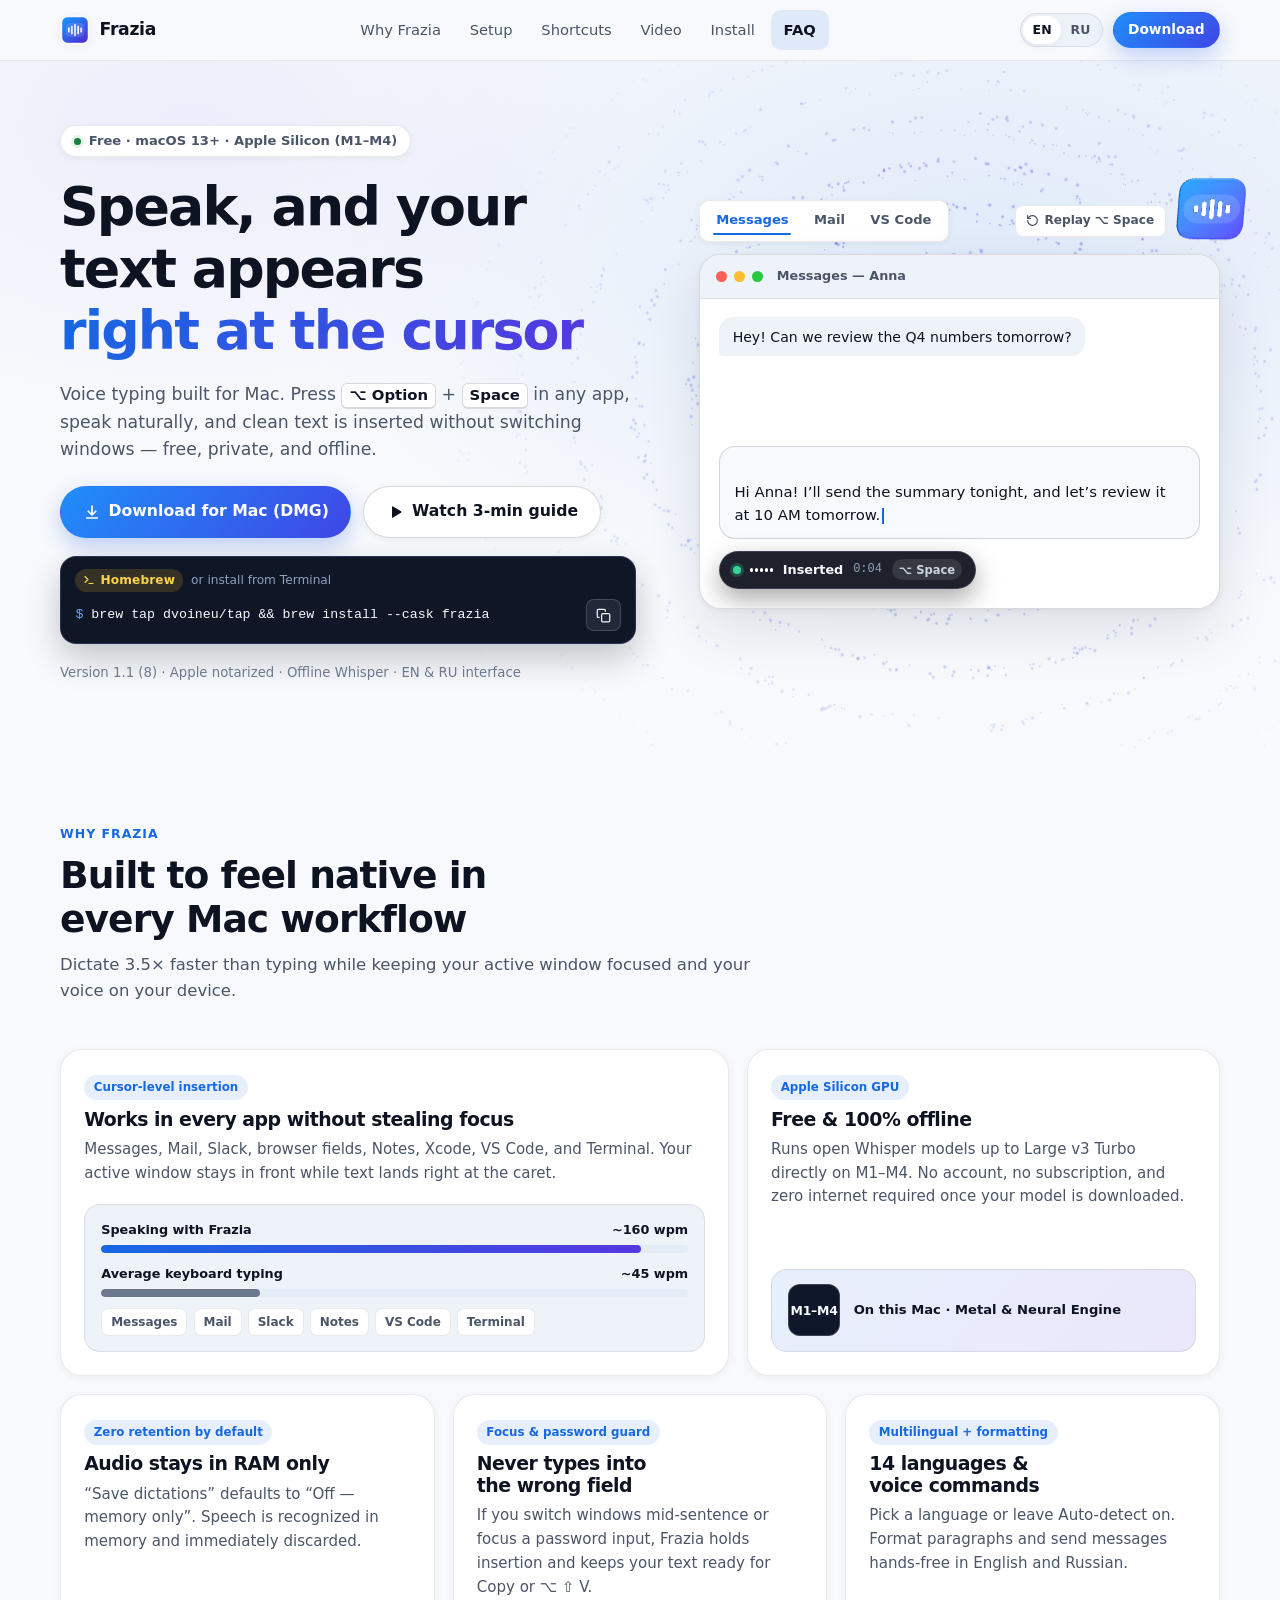
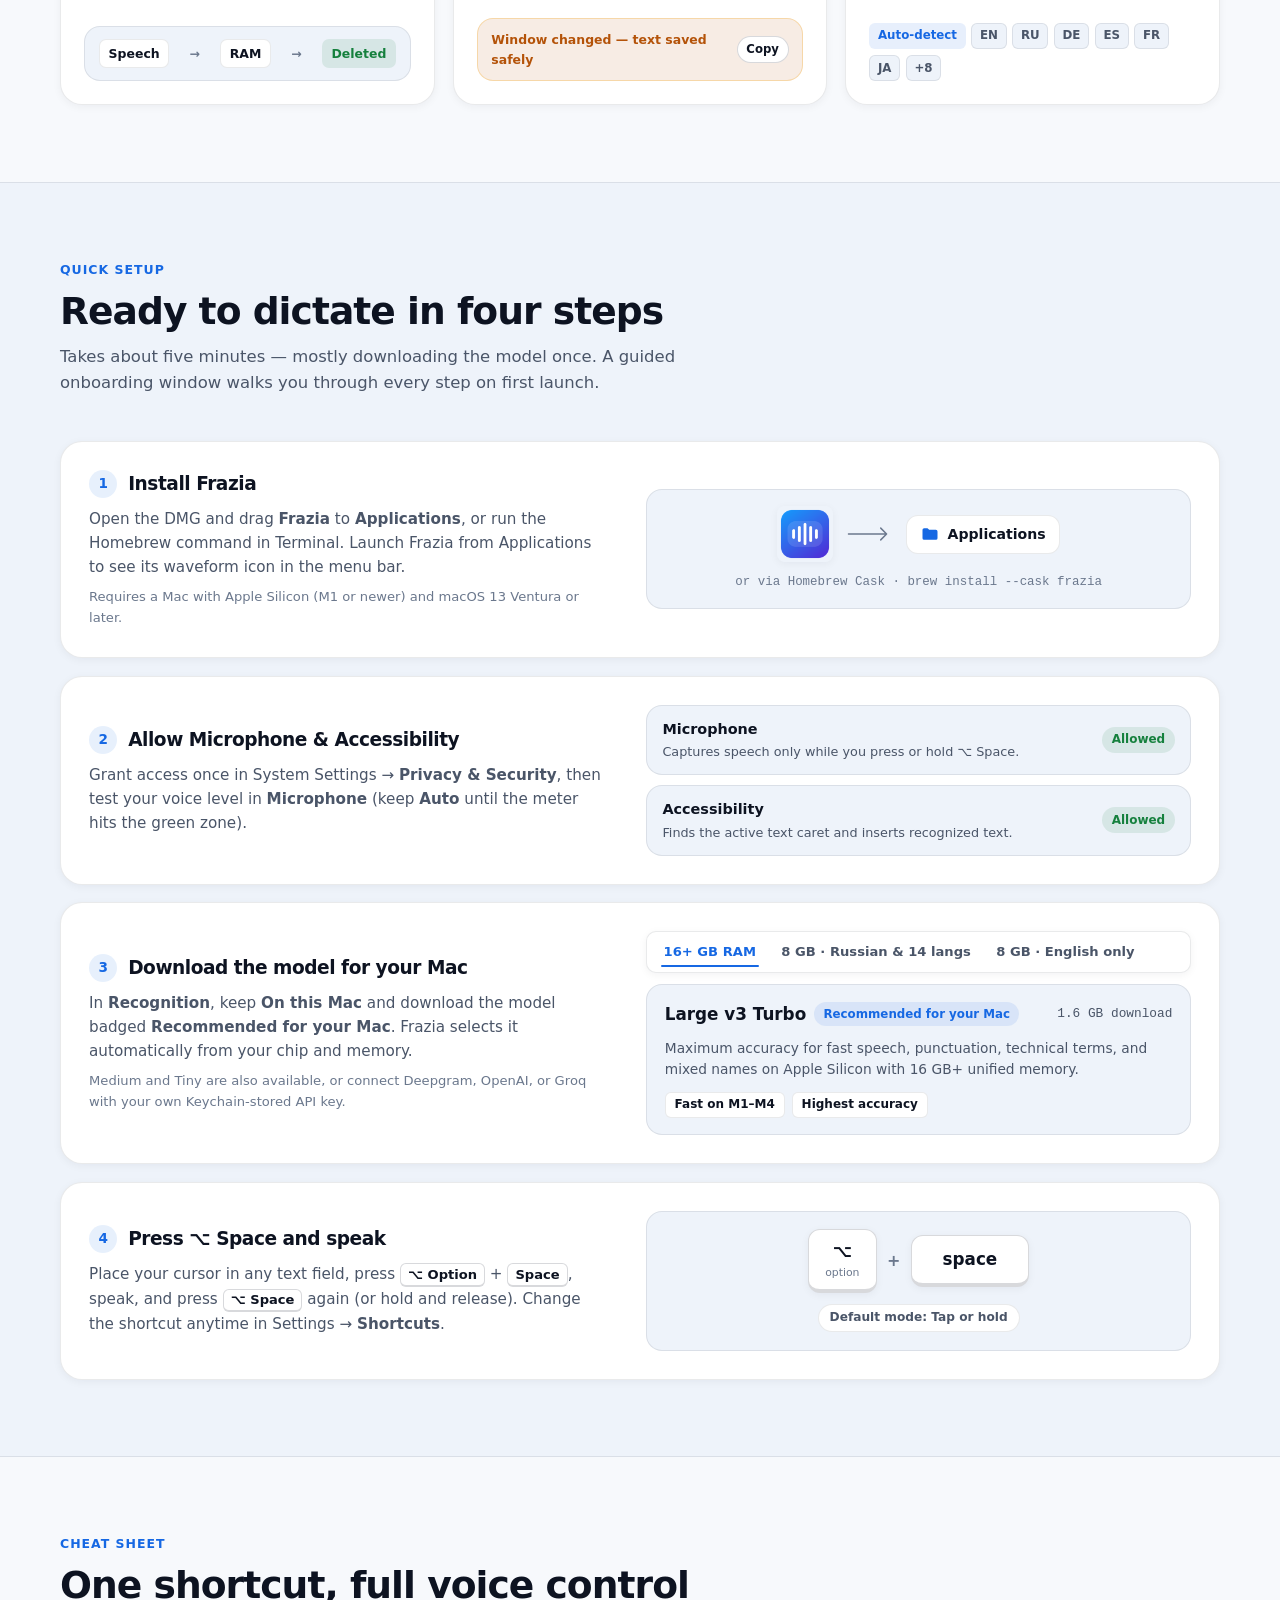
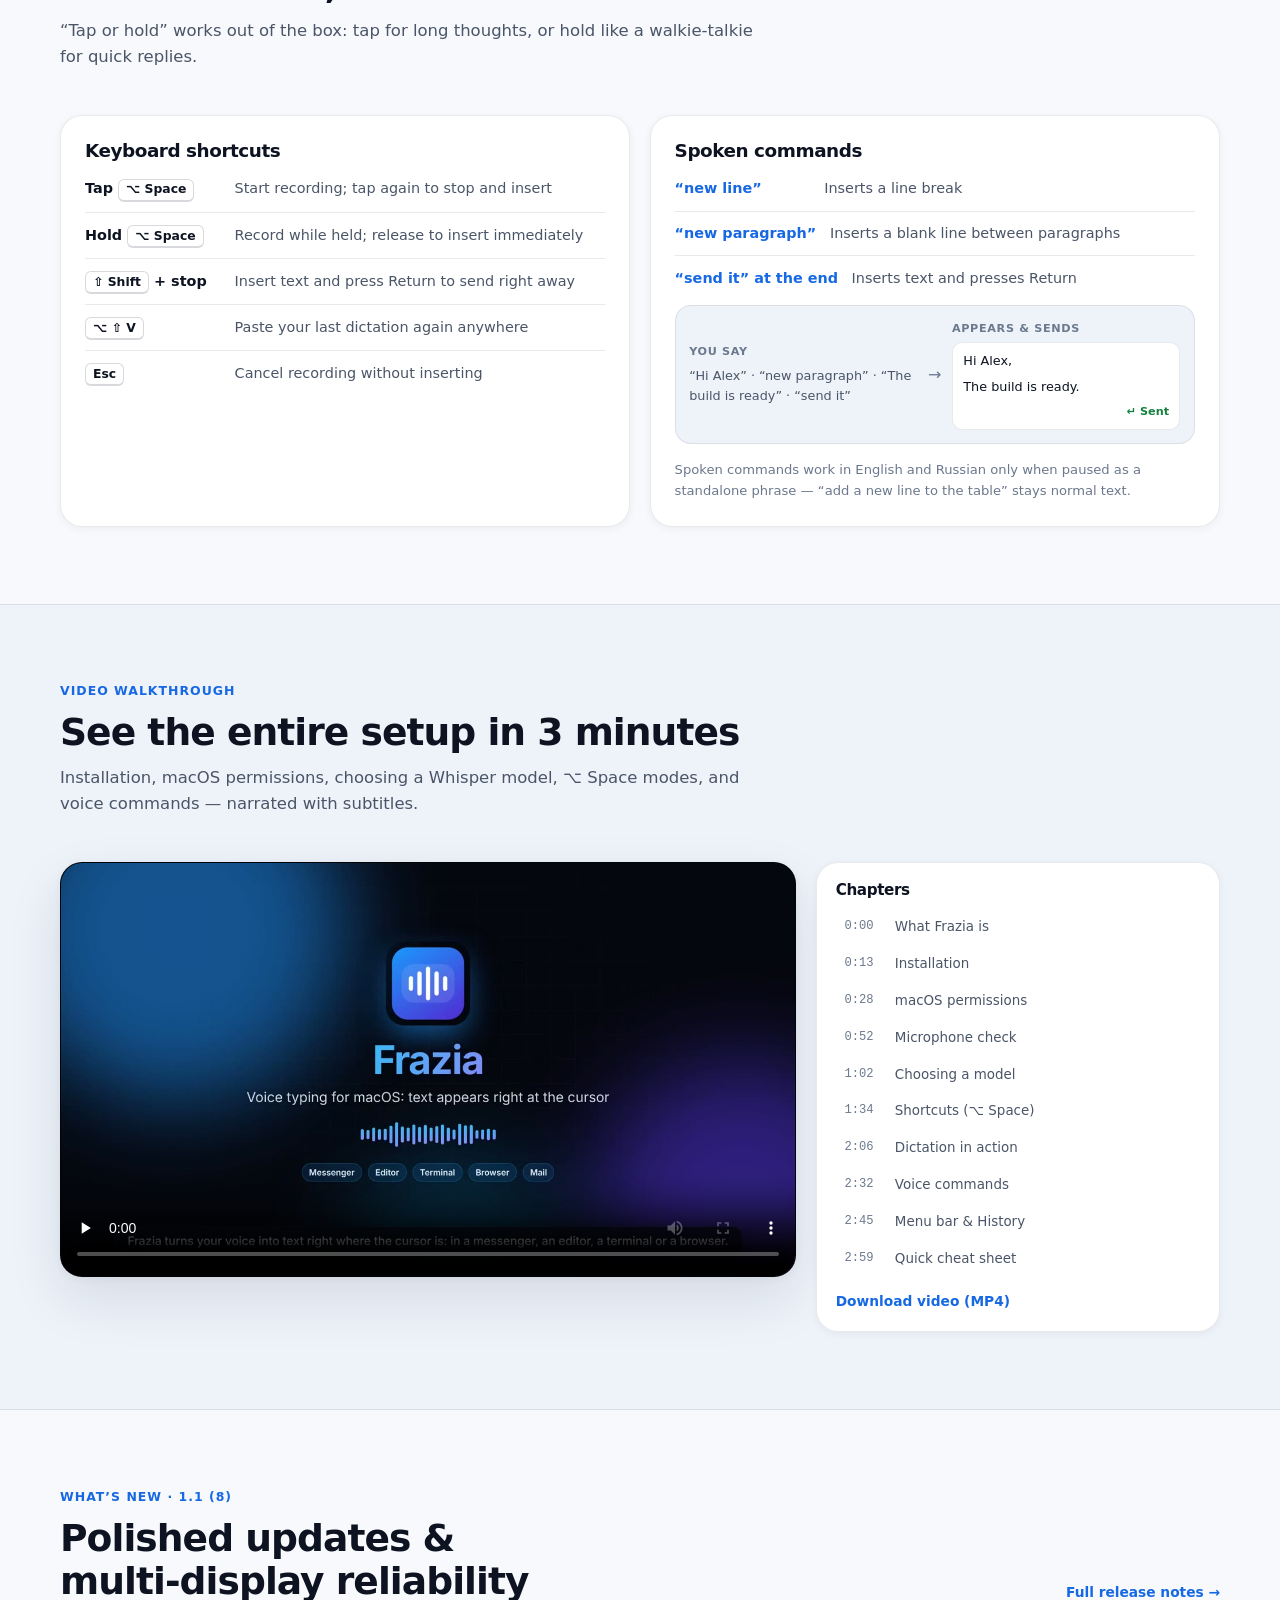
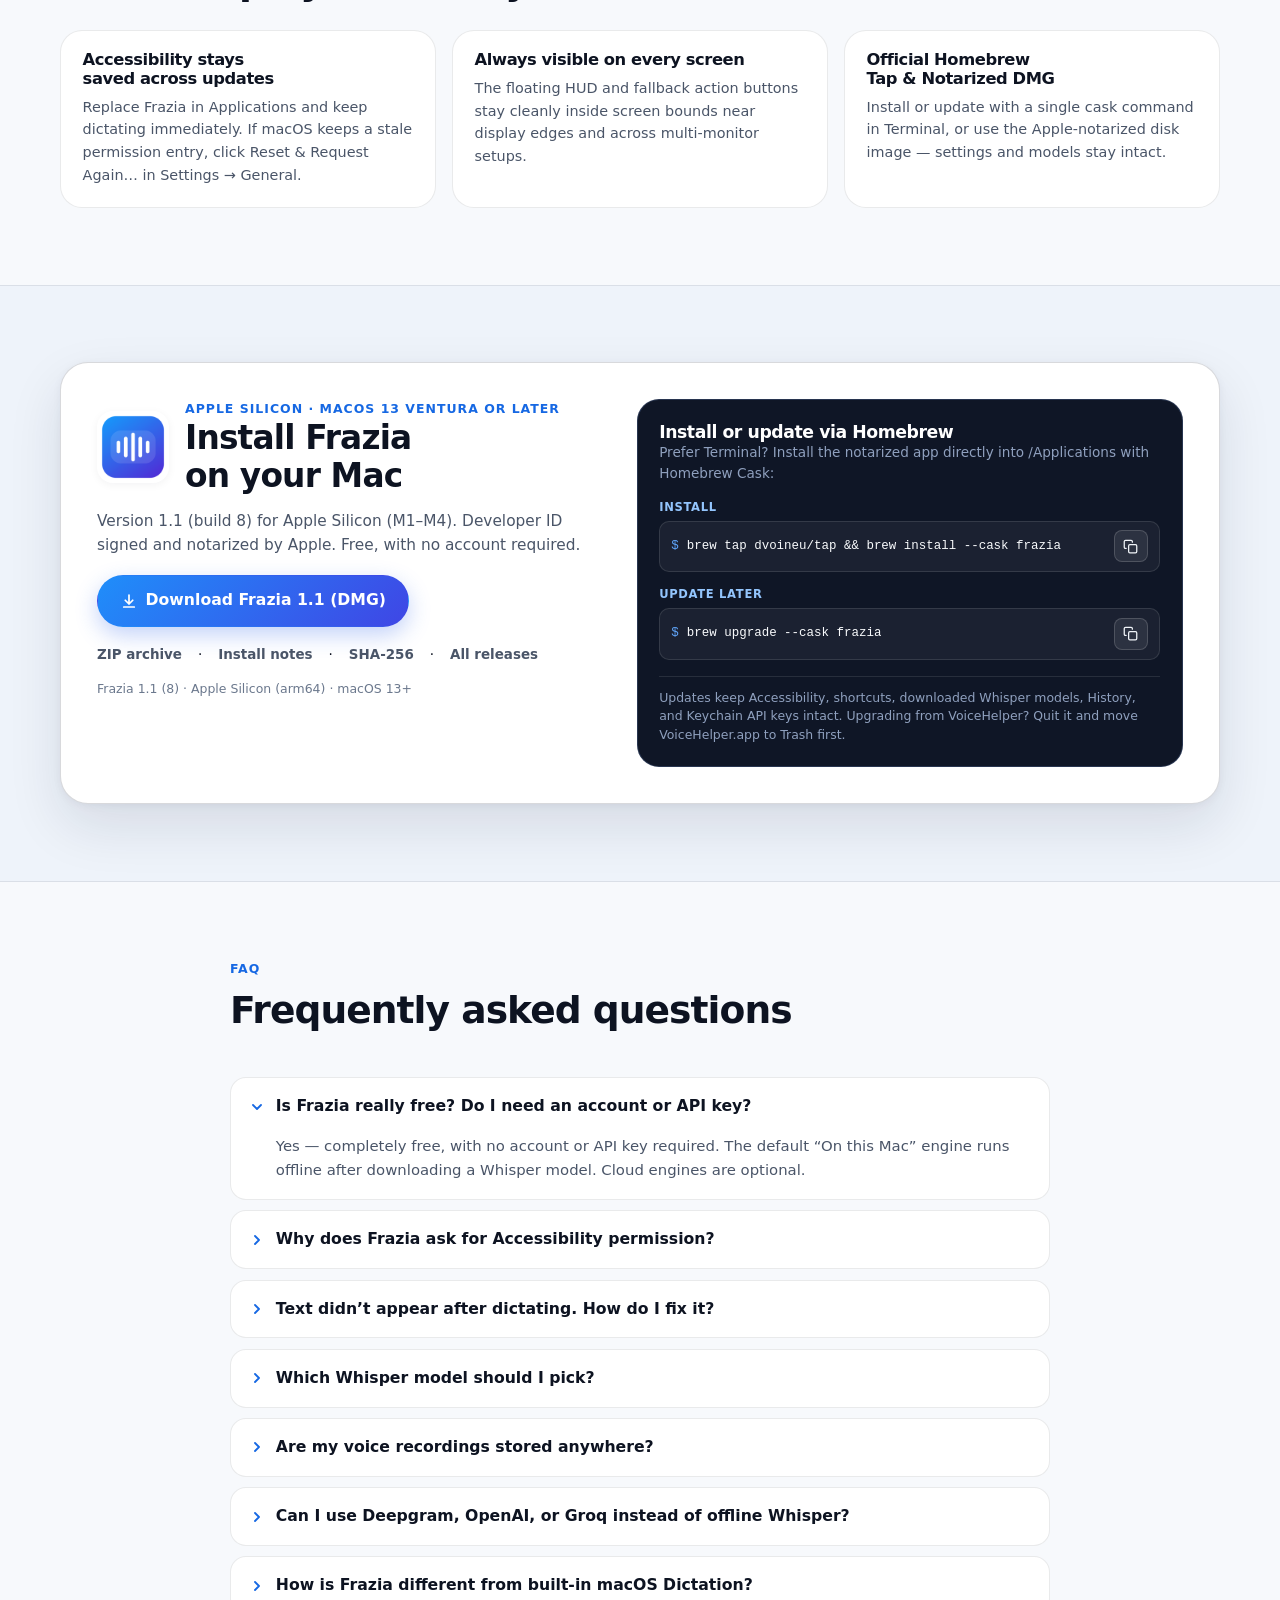
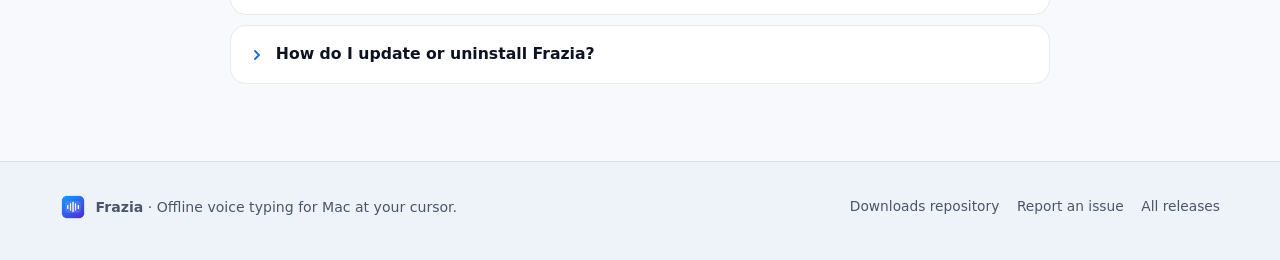
==== site/index.html @ 3ff5dba2 "feat(site): redesign website with Homebrew install and interactive demos (#7)" ====
<!DOCTYPE html>
<html lang="en">
<head>
  <meta charset="utf-8">
  <meta name="referrer" content="no-referrer">
  <meta name="viewport" content="width=device-width, initial-scale=1">
  <title>Frazia — free offline voice typing for Mac at your cursor</title>
  <meta name="description" content="Press ⌥ Option + Space in any Mac app, speak, and text appears at your cursor. Free offline Whisper recognition on Apple Silicon. Install via DMG or Homebrew.">
  <meta name="author" content="Aliaksandr Dvoineu">
  <meta name="robots" content="index, follow, max-image-preview:large">
  <meta name="color-scheme" content="light dark">
  <meta name="theme-color" content="#f7f9fc" media="(prefers-color-scheme: light)">
  <meta name="theme-color" content="#080b12" media="(prefers-color-scheme: dark)">

  <link rel="canonical" href="https://dvoineu.github.io/Frazia/">
  <link rel="alternate" hreflang="ru" href="https://dvoineu.github.io/Frazia/?lang=ru">
  <link rel="alternate" hreflang="en" href="https://dvoineu.github.io/Frazia/?lang=en">
  <link rel="alternate" hreflang="x-default" href="https://dvoineu.github.io/Frazia/">

  <meta property="og:type" content="website">
  <meta property="og:site_name" content="Frazia">
  <meta property="og:title" content="Frazia — free offline voice typing for Mac at your cursor">
  <meta property="og:description" content="Press ⌥ Option + Space in any Mac app, speak, and text appears at your cursor. Free and offline on Apple Silicon.">
  <meta property="og:url" content="https://dvoineu.github.io/Frazia/">
  <meta property="og:image" content="https://dvoineu.github.io/Frazia/media/frazia-guide-poster.jpg">
  <meta property="og:image:width" content="1280">
  <meta property="og:image:height" content="720">
  <meta property="og:locale" content="en_US">
  <meta property="og:locale:alternate" content="ru_RU">
  <meta name="twitter:card" content="summary_large_image">
  <meta name="twitter:title" content="Frazia — free offline voice typing for Mac at your cursor">
  <meta name="twitter:description" content="Press ⌥ Option + Space in any Mac app, speak, and text appears at your cursor.">
  <meta name="twitter:image" content="https://dvoineu.github.io/Frazia/media/frazia-guide-poster.jpg">

  <link rel="icon" href="./assets/favicon.svg" type="image/svg+xml">
  <link rel="apple-touch-icon" sizes="192x192" href="./assets/icon-192.png">
  <link rel="manifest" href="./site.webmanifest">
  <link rel="stylesheet" href="./css/styles.css">

  <script type="application/ld+json">
  {
    "@context": "https://schema.org",
    "@graph": [
      {
        "@type": "WebSite",
        "@id": "https://dvoineu.github.io/Frazia/#website",
        "url": "https://dvoineu.github.io/Frazia/",
        "name": "Frazia",
        "description": "Offline voice typing for Mac at your cursor.",
        "inLanguage": ["en", "ru"]
      },
      {
        "@type": "SoftwareApplication",
        "@id": "https://dvoineu.github.io/Frazia/#software",
        "name": "Frazia",
        "operatingSystem": "macOS 13.0+",
        "applicationCategory": "UtilitiesApplication",
        "softwareVersion": "1.1 (8)",
        "identifier": "dev.voicehelper.VoiceHelper",
        "url": "https://dvoineu.github.io/Frazia/",
        "downloadUrl": "https://github.com/dvoineu/VoiceHelper-downloads/releases/download/v1.1-build.8/Frazia-1.1-8-arm64.dmg",
        "description": "Free voice typing for macOS 13+ on Apple Silicon. Press Option-Space in any app, speak, and text is inserted at the cursor. Install via notarized DMG or Homebrew Cask.",
        "featureList": [
          "Option-Space shortcut: tap to start and stop, or hold while speaking",
          "Text inserted at the cursor in any app without taking focus",
          "Free offline Whisper recognition on Apple Silicon, up to Large v3 Turbo",
          "Install via notarized DMG or Homebrew (brew tap dvoineu/tap && brew install --cask frazia)",
          "Voice commands: new line, new paragraph, send it",
          "Audio kept in memory only by default",
          "14 dictation languages and Auto-detect"
        ],
        "offers": { "@type": "Offer", "price": "0", "priceCurrency": "USD", "availability": "https://schema.org/InStock" }
      },
      {
        "@type": "VideoObject",
        "@id": "https://dvoineu.github.io/Frazia/#video",
        "name": "Frazia setup guide",
        "description": "Install Frazia, allow permissions, choose a recognition model, set up the Option-Space shortcut and use voice commands.",
        "thumbnailUrl": "https://dvoineu.github.io/Frazia/media/frazia-guide-en-poster.jpg",
        "contentUrl": "https://dvoineu.github.io/Frazia/media/frazia-guide-en-dav-v4.mp4",
        "uploadDate": "2026-11-02",
        "duration": "PT3M12S",
        "inLanguage": "en"
      },
      {
        "@type": "VideoObject",
        "@id": "https://dvoineu.github.io/Frazia/#video-ru",
        "name": "Frazia: видеоинструкция",
        "description": "Установка Frazia, разрешения macOS, выбор модели распознавания, клавиши Option-Space и голосовые команды.",
        "thumbnailUrl": "https://dvoineu.github.io/Frazia/media/frazia-guide-poster.jpg",
        "contentUrl": "https://dvoineu.github.io/Frazia/media/frazia-guide-ru-dav-v4.mp4",
        "uploadDate": "2026-11-01",
        "duration": "PT3M21S",
        "inLanguage": "ru"
      },
      {
        "@type": "FAQPage",
        "@id": "https://dvoineu.github.io/Frazia/#faq",
        "mainEntity": [
          { "@type": "Question", "name": "Is Frazia really free? Do I need an account or API key?", "acceptedAnswer": { "@type": "Answer", "text": "Yes — completely free, with no account or API key required. The default “On this Mac” engine runs offline after downloading a Whisper model. Cloud engines are optional." } },
          { "@type": "Question", "name": "Why does Frazia ask for Accessibility permission?", "acceptedAnswer": { "@type": "Answer", "text": "macOS requires Accessibility for any utility that locates the active text caret and inserts text into another app’s window. Without it, you can still dictate and copy results from History." } },
          { "@type": "Question", "name": "Which Whisper model should I pick?", "acceptedAnswer": { "@type": "Answer", "text": "Pick the model marked “Recommended for your Mac”. On Apple Silicon with 16 GB+ RAM, that is Large v3 Turbo. On 8 GB Macs, Frazia recommends Small for Russian and multilingual speech, or Base for English." } },
          { "@type": "Question", "name": "Are my voice recordings stored anywhere?", "acceptedAnswer": { "@type": "Answer", "text": "Not by default. “Save dictations” is set to “Off — memory only”, so audio lives in RAM during recognition and is immediately erased." } },
          { "@type": "Question", "name": "How do I update or uninstall Frazia?", "acceptedAnswer": { "@type": "Answer", "text": "Quit Frazia and run brew upgrade --cask frazia, or drag the new Frazia.app into Applications and click Replace." } }
        ]
      }
    ]
  }
  </script>
</head>
<body>
  <a href="#main-content" class="skip-link" data-i18n="skipToContent">Skip to main content</a>

  <header class="site-header is-wide">
    <div class="container header-inner">
      <a href="#top" class="brand" aria-label="Frazia — home" data-i18n-aria-label="homeLabel">
        <img src="./assets/icon-192.png" alt="" class="brand-icon" width="30" height="30">
        <span>Frazia</span>
      </a>

      <nav class="site-nav" aria-label="Main navigation" data-i18n-aria-label="navigationLabel">
        <button
          class="menu-button"
          type="button"
          popovertarget="site-menu"
          popovertargetaction="toggle"
          aria-controls="site-menu"
        >
          <svg aria-hidden="true" viewBox="0 0 20 20" fill="none" stroke="currentColor" stroke-width="1.9" stroke-linecap="round"><path d="M3 5.5h14M3 10h14M3 14.5h14"/></svg>
          <span data-i18n="menuButton">Menu</span>
        </button>

        <ul id="site-menu" class="site-menu">
          <li><a href="#benefits" data-i18n="navBenefits">Why Frazia</a></li>
          <li><a href="#start" data-i18n="navStart">Setup</a></li>
          <li><a href="#shortcuts" data-i18n="navShortcuts">Shortcuts</a></li>
          <li><a href="#video" data-i18n="navVideo">Video</a></li>
          <li><a href="#download" data-i18n="navDownload">Install</a></li>
          <li><a href="#faq" data-i18n="navFaq">FAQ</a></li>
        </ul>
      </nav>

      <div class="header-actions">
        <div class="language-switch" role="group" aria-label="Website language" data-i18n-aria-label="languageLabel">
          <a href="?lang=en" class="lang-switch" data-language="en" lang="en" hreflang="en" aria-current="true">EN</a>
          <a href="?lang=ru" class="lang-switch" data-language="ru" lang="ru" hreflang="ru">RU</a>
        </div>
        <a href="#download" class="btn btn-primary btn-small" data-i18n="headerDownloadCta">Download</a>
      </div>
    </div>
  </header>

  <main id="main-content">
    <!-- 1. Hero -->
    <section id="top" class="hero">
      <canvas class="hero-canvas" id="hero-canvas" aria-hidden="true"></canvas>
      <div class="container hero-grid">
        <div class="hero-copy">
          <p class="eyebrow" data-i18n="heroEyebrow">Free · macOS 13+ · Apple Silicon (M1–M4)</p>
          <h1>
            <span data-i18n="heroTitlePrefix">Speak, and your text appears</span>
            <span class="gradient-text" data-i18n="heroTitleHighlight">right at the cursor</span>
          </h1>
          <p class="lead" data-i18n-html="heroLead">Voice typing built for Mac. Press <kbd>⌥ Option</kbd> + <kbd>Space</kbd> in any app, speak naturally, and clean text is inserted without switching windows — free, private, and offline.</p>

          <div class="cta-row">
            <a href="https://github.com/dvoineu/VoiceHelper-downloads/releases/download/v1.1-build.8/Frazia-1.1-8-arm64.dmg" class="btn btn-primary btn-large" data-release="dmg">
              <svg aria-hidden="true" width="18" height="18" viewBox="0 0 24 24" fill="none" stroke="currentColor" stroke-width="2.3" stroke-linecap="round" stroke-linejoin="round"><path d="M12 4v12m0 0-5-5m5 5 5-5M5 20h14"/></svg>
              <span data-i18n="heroDownloadPrimary">Download for Mac (DMG)</span>
            </a>
            <a href="#video" class="btn btn-secondary btn-large">
              <svg aria-hidden="true" width="18" height="18" viewBox="0 0 24 24" fill="currentColor"><path d="M8 5.5v13a1 1 0 0 0 1.5.86l10.5-6.5a1 1 0 0 0 0-1.72L9.5 4.64A1 1 0 0 0 8 5.5Z"/></svg>
              <span data-i18n="heroWatchGuide">Watch 3-min guide</span>
            </a>
          </div>

          <div class="brew-card">
            <div class="brew-card-head">
              <span class="brew-badge">
                <svg aria-hidden="true" width="12" height="12" viewBox="0 0 24 24" fill="none" stroke="currentColor" stroke-width="2.3" stroke-linecap="round" stroke-linejoin="round"><path d="m4 17 6-6-6-6M12 19h8"/></svg>
                <span data-i18n="heroBrewBadge">Homebrew</span>
              </span>
              <span data-i18n="heroBrewHint">or install from Terminal</span>
            </div>
            <div class="brew-cmd-row">
              <div class="brew-code">
                <span class="brew-prompt" aria-hidden="true">$</span>
                <code id="hero-brew-cmd">brew tap dvoineu/tap &amp;&amp; brew install --cask frazia</code>
              </div>
              <span class="copy-wrap">
                <button
                  type="button"
                  class="copy-button"
                  command="--copy"
                  commandfor="hero-brew-cmd"
                  aria-label="Copy Homebrew install command"
                  data-i18n-aria-label="heroCopyBrewLabel"
                >
                  <svg class="icon-copy" aria-hidden="true" viewBox="0 0 24 24" fill="none" stroke="currentColor" stroke-width="2" stroke-linecap="round" stroke-linejoin="round"><rect x="9" y="9" width="13" height="13" rx="2"/><path d="M5 15H4a2 2 0 0 1-2-2V4a2 2 0 0 1 2-2h9a2 2 0 0 1 2 2v1"/></svg>
                  <svg class="icon-check" aria-hidden="true" viewBox="0 0 24 24" fill="none" stroke="currentColor" stroke-width="2.4" stroke-linecap="round" stroke-linejoin="round"><path d="m5 12 5 5L20 7"/></svg>
                </button>
                <span class="copy-tip" role="status"></span>
              </span>
            </div>
          </div>

          <p class="hero-meta" data-i18n="heroMeta">Version 1.1 (8) · Apple notarized · Offline Whisper · EN &amp; RU interface</p>
        </div>

        <figure class="demo-stage" id="demo-stage" aria-label="Interactive example: dictating with Frazia across Mac apps" data-i18n-aria-label="demoLabel">
          <div class="stage-emblem" id="stage-emblem" aria-hidden="true"></div>

          <div class="demo-toolbar">
            <div class="seg-tablist" id="demo-tablist" role="tablist" focusgroup="tablist nomemory" aria-label="Choose an example app" data-i18n-aria-label="demoTablistLabel">
              <button type="button" role="tab" id="demo-tab-messages" data-scenario="messages" aria-selected="true" focusgroupstart data-i18n="demoTabMessages">Messages</button>
              <button type="button" role="tab" id="demo-tab-mail" data-scenario="mail" aria-selected="false" data-i18n="demoTabMail">Mail</button>
              <button type="button" role="tab" id="demo-tab-code" data-scenario="code" aria-selected="false" data-i18n="demoTabCode">VS Code</button>
            </div>
            <button type="button" class="demo-replay-btn" id="demo-replay" aria-label="Replay dictation animation" data-i18n-aria-label="demoReplayLabel">
              <svg aria-hidden="true" width="13" height="13" viewBox="0 0 24 24" fill="none" stroke="currentColor" stroke-width="2.3" stroke-linecap="round" stroke-linejoin="round"><path d="M3 12a9 9 0 1 0 3-6.7L3 8"/><path d="M3 3v5h5"/></svg>
              <span data-i18n="demoReplay">Replay ⌥ Space</span>
            </button>
          </div>

          <div class="demo-window" id="demo-window" data-app="messages">
            <div class="demo-titlebar" aria-hidden="true">
              <span class="dot red"></span><span class="dot yellow"></span><span class="dot green"></span>
              <span class="demo-title" id="demo-window-title" data-i18n="demoMessagesTitle">Messages — Anna</span>
            </div>

            <div class="demo-panels">
              <div role="tabpanel" aria-labelledby="demo-tab-messages">
                <div class="demo-panel-inner">
                  <div class="bubble-in" data-i18n="demoMessagesIncoming">Hey! Can we review the Q4 numbers tomorrow?</div>
                </div>
              </div>
              <div role="tabpanel" aria-labelledby="demo-tab-mail" hidden="until-found">
                <div class="demo-panel-inner">
                  <div class="mail-meta" data-i18n="demoMailMeta">To: product@company.com · Subject: Friday release status</div>
                </div>
              </div>
              <div role="tabpanel" aria-labelledby="demo-tab-code" hidden="until-found">
                <div class="demo-panel-inner">
                  <div class="code-context" data-i18n="demoCodeContext">func finishSession() async throws {</div>
                </div>
              </div>
            </div>

            <div class="demo-compose" aria-hidden="true">
              <div class="demo-field">
                <span id="demo-text"></span><span class="caret"></span>
              </div>
              <div class="hud" id="demo-hud" data-state="listening">
                <span class="hud-rec-dot"></span>
                <span class="hud-wave"><i></i><i></i><i></i><i></i><i></i></span>
                <span class="hud-status" id="demo-status" data-i18n="demoListening">Listening…</span>
                <span class="hud-timer" id="demo-timer">0:03</span>
                <span class="hud-key">⌥ Space</span>
              </div>
            </div>
          </div>
        </figure>
      </div>
    </section>

    <!-- 2. Why Frazia — Bento Grid -->
    <section id="benefits" class="section">
      <div class="container">
        <div class="section-head">
          <p class="kicker" data-i18n="benefitsKicker">Why Frazia</p>
          <h2 data-i18n="benefitsTitle">Built to feel native in every Mac workflow</h2>
          <p class="section-sub" data-i18n="benefitsSubtitle">Dictate 3.5× faster than typing while keeping your active window focused and your voice on your device.</p>
        </div>

        <ul class="bento-grid">
          <li class="bento-card bento-span-7">
            <div>
              <span class="bento-tag" data-i18n="bento1Tag">Cursor-level insertion</span>
              <h3 data-i18n="bento1Title">Works in every app without stealing focus</h3>
              <p class="bento-body" data-i18n="bento1Body">Messages, Mail, Slack, browser fields, Notes, Xcode, VS Code, and Terminal. Your active window stays in front while text lands right at the caret.</p>
            </div>
            <div class="bento-speed-box" aria-hidden="true">
              <div class="speed-row">
                <div class="speed-meta">
                  <span data-i18n="bentoSpeedVoiceLabel">Speaking with Frazia</span>
                  <strong data-i18n="bentoSpeedVoiceValue">~160 wpm</strong>
                </div>
                <div class="speed-bar-track"><div class="speed-bar-fill is-voice"></div></div>
              </div>
              <div class="speed-row">
                <div class="speed-meta">
                  <span data-i18n="bentoSpeedTypeLabel">Average keyboard typing</span>
                  <span data-i18n="bentoSpeedTypeValue">~45 wpm</span>
                </div>
                <div class="speed-bar-track"><div class="speed-bar-fill is-type"></div></div>
              </div>
              <div class="app-pill-row">
                <span class="app-pill">Messages</span>
                <span class="app-pill">Mail</span>
                <span class="app-pill">Slack</span>
                <span class="app-pill">Notes</span>
                <span class="app-pill">VS Code</span>
                <span class="app-pill">Terminal</span>
              </div>
            </div>
          </li>

          <li class="bento-card bento-span-5">
            <div>
              <span class="bento-tag" data-i18n="bento2Tag">Apple Silicon GPU</span>
              <h3 data-i18n="bento2Title">Free &amp; 100% offline</h3>
              <p class="bento-body" data-i18n="bento2Body">Runs open Whisper models up to Large v3 Turbo directly on M1–M4. No account, no subscription, and zero internet required once your model is downloaded.</p>
            </div>
            <div class="chip-visual" aria-hidden="true">
              <span class="chip-die">M1–M4</span>
              <span class="chip-caption" data-i18n="bento2ChipBadge">On this Mac · Metal &amp; Neural Engine</span>
            </div>
          </li>

          <li class="bento-card bento-span-4">
            <div>
              <span class="bento-tag" data-i18n="bento3Tag">Zero retention by default</span>
              <h3 data-i18n="bento3Title">Audio stays in RAM only</h3>
              <p class="bento-body" data-i18n="bento3Body">“Save dictations” defaults to “Off — memory only”. Speech is recognized in memory and immediately discarded.</p>
            </div>
            <div class="ram-pipeline" aria-hidden="true">
              <span class="ram-step" data-i18n="bentoFlow1">Speech</span>
              <span class="ram-arrow">→</span>
              <span class="ram-step" data-i18n="bentoFlow2">RAM</span>
              <span class="ram-arrow">→</span>
              <span class="ram-step is-deleted" data-i18n="bentoFlow3">Deleted</span>
            </div>
          </li>

          <li class="bento-card bento-span-4">
            <div>
              <span class="bento-tag" data-i18n="bento4Tag">Focus &amp; password guard</span>
              <h3 data-i18n="bento4Title">Never types into the wrong field</h3>
              <p class="bento-body" data-i18n="bento4Body">If you switch windows mid-sentence or focus a password input, Frazia holds insertion and keeps your text ready for Copy or ⌥ ⇧ V.</p>
            </div>
            <div class="guard-preview" aria-hidden="true">
              <span data-i18n="bentoGuardStatus">Window changed — text saved safely</span>
              <span class="guard-copy-pill" data-i18n="bentoGuardAction">Copy</span>
            </div>
          </li>

          <li class="bento-card bento-span-4">
            <div>
              <span class="bento-tag" data-i18n="bento5Tag">Multilingual + formatting</span>
              <h3 data-i18n="bento5Title">14 languages &amp; voice commands</h3>
              <p class="bento-body" data-i18n="bento5Body">Pick a language or leave Auto-detect on. Format paragraphs and send messages hands-free in English and Russian.</p>
            </div>
            <div class="lang-pills" aria-hidden="true">
              <span class="lang-pill is-accent" data-i18n="bentoAutoDetect">Auto-detect</span>
              <span class="lang-pill">EN</span>
              <span class="lang-pill">RU</span>
              <span class="lang-pill">DE</span>
              <span class="lang-pill">ES</span>
              <span class="lang-pill">FR</span>
              <span class="lang-pill">JA</span>
              <span class="lang-pill">+8</span>
            </div>
          </li>
        </ul>
      </div>
    </section>

    <!-- 3. Setup in Four Steps -->
    <section id="start" class="section section-soft">
      <div class="container">
        <div class="section-head">
          <p class="kicker" data-i18n="startKicker">Quick setup</p>
          <h2 data-i18n="startTitle">Ready to dictate in four steps</h2>
          <p class="section-sub" data-i18n="startSubtitle">Takes about five minutes — mostly downloading the model once. A guided onboarding window walks you through every step on first launch.</p>
        </div>

        <ol class="steps-list">
          <li class="step-card">
            <div class="step-copy">
              <h3 class="step-heading" data-i18n="step1Title">Install Frazia</h3>
              <p class="step-body" data-i18n-html="step1Body">Open the DMG and drag <strong>Frazia</strong> to <strong>Applications</strong>, or run the Homebrew command in Terminal. Launch Frazia from Applications to see its waveform icon in the menu bar.</p>
              <p class="step-note" data-i18n="step1Note">Requires a Mac with Apple Silicon (M1 or newer) and macOS 13 Ventura or later.</p>
            </div>
            <div class="install-box" aria-hidden="true">
              <div class="install-drag">
                <img src="./assets/icon-192.png" alt="" width="56" height="56" loading="lazy" class="brand-icon">
                <svg class="install-arrow" viewBox="0 0 60 24"><path d="M2 12h52m-8-8 8 8-8 8"/></svg>
                <span class="folder-pill">
                  <svg viewBox="0 0 24 24"><path d="M3 7a2 2 0 0 1 2-2h4l2 2h8a2 2 0 0 1 2 2v8a2 2 0 0 1-2 2H5a2 2 0 0 1-2-2V7Z"/></svg>
                  <span data-i18n="folderApplications">Applications</span>
                </span>
              </div>
              <div class="install-alt"><span data-i18n="step1OrTerminal">or via Homebrew Cask</span> · <code>brew install --cask frazia</code></div>
            </div>
          </li>

          <li class="step-card">
            <div class="step-copy">
              <h3 class="step-heading" data-i18n="step2Title">Allow Microphone &amp; Accessibility</h3>
              <p class="step-body" data-i18n-html="step2Body">Grant access once in System Settings → <strong>Privacy &amp; Security</strong>, then test your voice level in <strong>Microphone</strong> (keep <strong>Auto</strong> until the meter hits the green zone).</p>
            </div>
            <ul class="perm-stack">
              <li class="perm-row">
                <span class="perm-info">
                  <strong data-i18n="perm1Title">Microphone</strong>
                  <span data-i18n="perm1Body">Captures speech only while you press or hold ⌥ Space.</span>
                </span>
                <span class="perm-badge" data-i18n="permGranted">Allowed</span>
              </li>
              <li class="perm-row">
                <span class="perm-info">
                  <strong data-i18n="perm2Title">Accessibility</strong>
                  <span data-i18n="perm2Body">Finds the active text caret and inserts recognized text.</span>
                </span>
                <span class="perm-badge" data-i18n="permGranted">Allowed</span>
              </li>
            </ul>
          </li>

          <li class="step-card">
            <div class="step-copy">
              <h3 class="step-heading" data-i18n="step3Title">Download the model for your Mac</h3>
              <p class="step-body" data-i18n-html="step3Body">In <strong>Recognition</strong>, keep <strong>On this Mac</strong> and download the model badged <strong>Recommended for your Mac</strong>. Frazia selects it automatically from your chip and memory.</p>
              <p class="step-note" data-i18n="step3Note">Medium and Tiny are also available, or connect Deepgram, OpenAI, or Groq with your own Keychain-stored API key.</p>
            </div>

            <div class="model-picker">
              <div class="seg-tablist" id="model-tablist" role="tablist" focusgroup="tablist nomemory" aria-label="Select your Mac memory and dictation language" data-i18n-aria-label="modelTablistLabel">
                <button type="button" role="tab" id="model-tab-16gb" aria-selected="true" focusgroupstart data-i18n="modelTab16gb">16+ GB RAM</button>
                <button type="button" role="tab" id="model-tab-8gb-multi" aria-selected="false" data-i18n="modelTab8gbMulti">8 GB · Russian &amp; 14 langs</button>
                <button type="button" role="tab" id="model-tab-8gb-en" aria-selected="false" data-i18n="modelTab8gbEn">8 GB · English only</button>
              </div>

              <div class="model-panels">
                <div role="tabpanel" aria-labelledby="model-tab-16gb" tabindex="0">
                  <div class="model-panel-card">
                    <div class="model-card-top">
                      <div class="model-name-group">
                        <span class="model-name" data-i18n="model1Name">Large v3 Turbo</span>
                        <span class="canonical-badge" data-i18n="modelCanonicalBadge">Recommended for your Mac</span>
                      </div>
                      <span class="model-size" data-i18n="model1Size">1.6 GB download</span>
                    </div>
                    <p class="model-desc" data-i18n="model1Desc">Maximum accuracy for fast speech, punctuation, technical terms, and mixed names on Apple Silicon with 16 GB+ unified memory.</p>
                    <div class="model-tags">
                      <span class="model-tag" data-i18n="model1Speed">Fast on M1–M4</span>
                      <span class="model-tag" data-i18n="model1Accuracy">Highest accuracy</span>
                    </div>
                  </div>
                </div>

                <div role="tabpanel" aria-labelledby="model-tab-8gb-multi" hidden="until-found">
                  <div class="model-panel-card">
                    <div class="model-card-top">
                      <div class="model-name-group">
                        <span class="model-name" data-i18n="model2Name">Small</span>
                        <span class="canonical-badge" data-i18n="modelCanonicalBadge">Recommended for your Mac</span>
                      </div>
                      <span class="model-size" data-i18n="model2Size">466 MB download</span>
                    </div>
                    <p class="model-desc" data-i18n="model2Desc">Balanced memory footprint and strong multilingual accuracy for Russian and 13 other languages on 8 GB Macs.</p>
                    <div class="model-tags">
                      <span class="model-tag" data-i18n="model2Speed">Light RAM use</span>
                      <span class="model-tag" data-i18n="model2Accuracy">High multilingual accuracy</span>
                    </div>
                  </div>
                </div>

                <div role="tabpanel" aria-labelledby="model-tab-8gb-en" hidden="until-found">
                  <div class="model-panel-card">
                    <div class="model-card-top">
                      <div class="model-name-group">
                        <span class="model-name" data-i18n="model3Name">Base</span>
                        <span class="canonical-badge" data-i18n="modelCanonicalBadge">Recommended for your Mac</span>
                      </div>
                      <span class="model-size" data-i18n="model3Size">142 MB download</span>
                    </div>
                    <p class="model-desc" data-i18n="model3Desc">Compact, instant model tuned for everyday English dictation with minimal download size and memory usage.</p>
                    <div class="model-tags">
                      <span class="model-tag" data-i18n="model3Speed">Instant response</span>
                      <span class="model-tag" data-i18n="model3Accuracy">Everyday English</span>
                    </div>
                  </div>
                </div>
              </div>
            </div>
          </li>

          <li class="step-card">
            <div class="step-copy">
              <h3 class="step-heading" data-i18n="step4Title">Press ⌥ Space and speak</h3>
              <p class="step-body" data-i18n-html="step4Body">Place your cursor in any text field, press <kbd>⌥ Option</kbd> + <kbd>Space</kbd>, speak, and press <kbd>⌥ Space</kbd> again (or hold and release). Change the shortcut anytime in Settings → <strong>Shortcuts</strong>.</p>
            </div>
            <div class="keys-showcase" aria-hidden="true">
              <div class="keys-pair">
                <span class="keycap-lg">⌥<small>option</small></span>
                <span class="keys-plus">+</span>
                <span class="keycap-lg keycap-space">space</span>
              </div>
              <span class="mode-pill" data-i18n="step4ModeBadge">Default mode: Tap or hold</span>
            </div>
          </li>
        </ol>
      </div>
    </section>

    <!-- 4. Shortcuts & Spoken Commands -->
    <section id="shortcuts" class="section">
      <div class="container">
        <div class="section-head">
          <p class="kicker" data-i18n="shortcutsKicker">Cheat sheet</p>
          <h2 data-i18n="shortcutsTitle">One shortcut, full voice control</h2>
          <p class="section-sub" data-i18n="shortcutsSubtitle">“Tap or hold” works out of the box: tap for long thoughts, or hold like a walkie-talkie for quick replies.</p>
        </div>

        <div class="cheat-grid">
          <div class="cheat-card">
            <h3 data-i18n="keysHeading">Keyboard shortcuts</h3>
            <dl class="cheat-list">
              <div><dt data-i18n-html="key1Keys">Tap <kbd>⌥ Space</kbd></dt><dd data-i18n="key1Action">Start recording; tap again to stop and insert</dd></div>
              <div><dt data-i18n-html="key2Keys">Hold <kbd>⌥ Space</kbd></dt><dd data-i18n="key2Action">Record while held; release to insert immediately</dd></div>
              <div><dt data-i18n-html="key3Keys"><kbd>⇧ Shift</kbd> + stop</dt><dd data-i18n="key3Action">Insert text and press Return to send right away</dd></div>
              <div><dt><kbd>⌥ ⇧ V</kbd></dt><dd data-i18n="key4Action">Paste your last dictation again anywhere</dd></div>
              <div><dt><kbd>Esc</kbd></dt><dd data-i18n="key5Action">Cancel recording without inserting</dd></div>
            </dl>
          </div>

          <div class="cheat-card">
            <h3 data-i18n="commandsHeading">Spoken commands</h3>
            <dl class="cheat-list">
              <div><dt class="say" data-i18n="cmd1Say">“new line”</dt><dd data-i18n="cmd1Does">Inserts a line break</dd></div>
              <div><dt class="say" data-i18n="cmd2Say">“new paragraph”</dt><dd data-i18n="cmd2Does">Inserts a blank line between paragraphs</dd></div>
              <div><dt class="say" data-i18n="cmd3Say">“send it” at the end</dt><dd data-i18n="cmd3Does">Inserts text and presses Return</dd></div>
            </dl>

            <div class="voice-transform" aria-hidden="true">
              <div class="voice-box">
                <span class="voice-label" data-i18n="voiceExampleSayLabel">You say</span>
                <p class="voice-say-text" data-i18n="voiceExampleSayText">“Hi Alex” · “new paragraph” · “The build is ready” · “send it”</p>
              </div>
              <span class="ram-arrow">→</span>
              <div class="voice-box">
                <span class="voice-label" data-i18n="voiceExampleResultLabel">Appears &amp; sends</span>
                <div class="voice-result-card">
                  <span data-i18n="voiceExampleResultLine1">Hi Alex,</span>
                  <span data-i18n="voiceExampleResultLine2">The build is ready.</span>
                  <span class="voice-sent" data-i18n="voiceExampleSentBadge">↵ Sent</span>
                </div>
              </div>
            </div>

            <p class="step-note" data-i18n="commandsNote">Spoken commands work in English and Russian only when paused as a standalone phrase — “add a new line to the table” stays normal text.</p>
          </div>
        </div>
      </div>
    </section>

    <!-- 5. Video Guide -->
    <section id="video" class="section section-soft">
      <div class="container">
        <div class="section-head">
          <p class="kicker" data-i18n="videoKicker">Video walkthrough</p>
          <h2 data-i18n="videoTitle">See the entire setup in 3 minutes</h2>
          <p class="section-sub" data-i18n="videoSubtitle">Installation, macOS permissions, choosing a Whisper model, ⌥ Space modes, and voice commands — narrated with subtitles.</p>
        </div>

        <div class="video-layout">
          <div class="video-frame">
            <video id="guide-video" controls playsinline preload="none" poster="./media/frazia-guide-en-poster.jpg" width="1920" height="1080">
              <source src="./media/frazia-guide-en-dav-v4.mp4" type="video/mp4">
              <p><span data-i18n="videoFallback">Your browser can’t play this video.</span> <a href="./media/frazia-guide-en-dav-v4.mp4" data-video-link data-i18n="videoDownload">Download video (MP4)</a></p>
            </video>
          </div>

          <nav class="chapters" aria-labelledby="chapters-heading">
            <h3 id="chapters-heading" data-i18n="chaptersHeading">Chapters</h3>
            <ol>
              <li><button type="button" data-seek="0"><span class="time">0:00</span><span data-i18n="chapter1">What Frazia is</span></button></li>
              <li><button type="button" data-seek="13"><span class="time">0:13</span><span data-i18n="chapter2">Installation</span></button></li>
              <li><button type="button" data-seek="28"><span class="time">0:28</span><span data-i18n="chapter3">macOS permissions</span></button></li>
              <li><button type="button" data-seek="52"><span class="time">0:52</span><span data-i18n="chapter4">Microphone check</span></button></li>
              <li><button type="button" data-seek="62"><span class="time">1:02</span><span data-i18n="chapter5">Choosing a model</span></button></li>
              <li><button type="button" data-seek="94"><span class="time">1:34</span><span data-i18n="chapter6">Shortcuts (⌥ Space)</span></button></li>
              <li><button type="button" data-seek="126"><span class="time">2:06</span><span data-i18n="chapter7">Dictation in action</span></button></li>
              <li><button type="button" data-seek="152"><span class="time">2:32</span><span data-i18n="chapter8">Voice commands</span></button></li>
              <li><button type="button" data-seek="165"><span class="time">2:45</span><span data-i18n="chapter9">Menu bar &amp; History</span></button></li>
              <li><button type="button" data-seek="179"><span class="time">2:59</span><span data-i18n="chapter10">Quick cheat sheet</span></button></li>
            </ol>
            <a class="text-link" href="./media/frazia-guide-en-dav-v4.mp4" download data-video-link data-i18n="videoDownload">Download video (MP4)</a>
          </nav>
        </div>
      </div>
    </section>

    <!-- 6. What's New (Streamlined) -->
    <section id="whats-new" class="section" aria-labelledby="whats-new-title">
      <div class="container">
        <div class="whats-new-head">
          <div class="section-head" style="margin-block-end:0">
            <p class="kicker" data-i18n="newKicker">What’s new · 1.1 (8)</p>
            <h2 id="whats-new-title" data-i18n="newTitle">Polished updates &amp; multi-display reliability</h2>
          </div>
          <a class="text-link" href="https://github.com/dvoineu/VoiceHelper-downloads/releases/tag/v1.1-build.8" data-release="notes" data-i18n="newFullNotes">Full release notes →</a>
        </div>

        <ul class="news-grid">
          <li class="news-card">
            <h3 data-i18n="newSetupTitle">Accessibility stays saved across updates</h3>
            <p data-i18n="newSetupBody">Replace Frazia in Applications and keep dictating immediately. If macOS keeps a stale permission entry, click Reset &amp; Request Again… in Settings → General.</p>
          </li>
          <li class="news-card">
            <h3 data-i18n="newTrialTitle">Always visible on every screen</h3>
            <p data-i18n="newTrialBody">The floating HUD and fallback action buttons stay cleanly inside screen bounds near display edges and across multi-monitor setups.</p>
          </li>
          <li class="news-card">
            <h3 data-i18n="newModelTitle">Official Homebrew Tap &amp; Notarized DMG</h3>
            <p data-i18n="newModelBody">Install or update with a single cask command in Terminal, or use the Apple-notarized disk image — settings and models stay intact.</p>
          </li>
        </ul>
      </div>
    </section>

    <!-- 7. Download + Homebrew Panel (No Duplicate 4-Step Checklist) -->
    <section id="download" class="section section-soft">
      <div class="container">
        <div class="download-card">
          <div class="download-main">
            <div class="download-app-row">
              <img src="./assets/icon-192.png" alt="Frazia app icon" width="72" height="72" loading="lazy" class="download-icon">
              <div>
                <p class="kicker" data-i18n="dlKicker">Apple Silicon · macOS 13 Ventura or later</p>
                <h2 data-i18n="dlTitle">Install Frazia on your Mac</h2>
              </div>
            </div>

            <p class="download-desc" data-i18n="dlDesc">Version 1.1 (build 8) for Apple Silicon (M1–M4). Developer ID signed and notarized by Apple. Free, with no account required.</p>

            <div class="cta-row">
              <a href="https://github.com/dvoineu/VoiceHelper-downloads/releases/download/v1.1-build.8/Frazia-1.1-8-arm64.dmg" class="btn btn-primary btn-large" data-release="dmg">
                <svg aria-hidden="true" width="18" height="18" viewBox="0 0 24 24" fill="none" stroke="currentColor" stroke-width="2.3" stroke-linecap="round" stroke-linejoin="round"><path d="M12 4v12m0 0-5-5m5 5 5-5M5 20h14"/></svg>
                <span data-i18n="dlBtnDmg">Download Frazia 1.1 (DMG)</span>
              </a>
            </div>

            <p class="download-links">
              <a href="https://github.com/dvoineu/VoiceHelper-downloads/releases/download/v1.1-build.8/Frazia-1.1-8-arm64.zip" data-release="zip" data-i18n="dlBtnZip">ZIP archive</a>
              <span aria-hidden="true">·</span>
              <a href="https://github.com/dvoineu/VoiceHelper-downloads/releases/download/v1.1-build.8/INSTALL.txt" data-release="install" data-i18n="dlInstall">Install notes</a>
              <span aria-hidden="true">·</span>
              <a href="https://github.com/dvoineu/VoiceHelper-downloads/releases/download/v1.1-build.8/SHA256SUMS" data-release="checksums" data-i18n="dlChecksums">SHA-256</a>
              <span aria-hidden="true">·</span>
              <a href="https://github.com/dvoineu/VoiceHelper-downloads/releases" data-i18n="dlVersions">All releases</a>
            </p>

            <p class="version-line">Frazia <span data-release="label">1.1 (8)</span> · Apple Silicon (arm64) · macOS 13+</p>
          </div>

          <div class="download-brew-panel">
            <div class="download-brew-top">
              <div>
                <h3 data-i18n="dlBrewTitle">Install or update via Homebrew</h3>
                <p class="download-brew-sub" data-i18n="dlBrewSubtitle">Prefer Terminal? Install the notarized app directly into /Applications with Homebrew Cask:</p>
              </div>

              <div class="brew-command-block">
                <span class="brew-command-label" data-i18n="dlBrewInstallLabel">Install</span>
                <div class="brew-snippet">
                  <div class="brew-code">
                    <span class="brew-prompt" aria-hidden="true">$</span>
                    <code id="dl-brew-install-cmd">brew tap dvoineu/tap &amp;&amp; brew install --cask frazia</code>
                  </div>
                  <span class="copy-wrap">
                    <button
                      type="button"
                      class="copy-button"
                      command="--copy"
                      commandfor="dl-brew-install-cmd"
                      aria-label="Copy Homebrew install command"
                      data-i18n-aria-label="dlCopyInstallLabel"
                    >
                      <svg class="icon-copy" aria-hidden="true" viewBox="0 0 24 24" fill="none" stroke="currentColor" stroke-width="2" stroke-linecap="round" stroke-linejoin="round"><rect x="9" y="9" width="13" height="13" rx="2"/><path d="M5 15H4a2 2 0 0 1-2-2V4a2 2 0 0 1 2-2h9a2 2 0 0 1 2 2v1"/></svg>
                      <svg class="icon-check" aria-hidden="true" viewBox="0 0 24 24" fill="none" stroke="currentColor" stroke-width="2.4" stroke-linecap="round" stroke-linejoin="round"><path d="m5 12 5 5L20 7"/></svg>
                    </button>
                    <span class="copy-tip" role="status"></span>
                  </span>
                </div>
              </div>

              <div class="brew-command-block">
                <span class="brew-command-label" data-i18n="dlBrewUpgradeLabel">Update later</span>
                <div class="brew-snippet">
                  <div class="brew-code">
                    <span class="brew-prompt" aria-hidden="true">$</span>
                    <code id="dl-brew-upgrade-cmd">brew upgrade --cask frazia</code>
                  </div>
                  <span class="copy-wrap">
                    <button
                      type="button"
                      class="copy-button"
                      command="--copy"
                      commandfor="dl-brew-upgrade-cmd"
                      aria-label="Copy Homebrew upgrade command"
                      data-i18n-aria-label="dlCopyUpgradeLabel"
                    >
                      <svg class="icon-copy" aria-hidden="true" viewBox="0 0 24 24" fill="none" stroke="currentColor" stroke-width="2" stroke-linecap="round" stroke-linejoin="round"><rect x="9" y="9" width="13" height="13" rx="2"/><path d="M5 15H4a2 2 0 0 1-2-2V4a2 2 0 0 1 2-2h9a2 2 0 0 1 2 2v1"/></svg>
                      <svg class="icon-check" aria-hidden="true" viewBox="0 0 24 24" fill="none" stroke="currentColor" stroke-width="2.4" stroke-linecap="round" stroke-linejoin="round"><path d="m5 12 5 5L20 7"/></svg>
                    </button>
                    <span class="copy-tip" role="status"></span>
                  </span>
                </div>
              </div>
            </div>

            <p class="download-update-note" data-i18n="dlUpdateNote">Updates keep Accessibility, shortcuts, downloaded Whisper models, History, and Keychain API keys intact. Upgrading from VoiceHelper? Quit it and move VoiceHelper.app to Trash first.</p>
          </div>
        </div>
      </div>
    </section>

    <!-- 8. FAQ -->
    <section id="faq" class="section" aria-labelledby="faq-heading">
      <div class="container narrow">
        <div class="section-head">
          <p class="kicker" data-i18n="faqKicker">FAQ</p>
          <h2 id="faq-heading" data-i18n="faqTitle">Frequently asked questions</h2>
        </div>

        <div class="faq-list">
          <details class="faq-item" open>
            <summary data-i18n="faqQ1">Is Frazia really free? Do I need an account or API key?</summary>
            <p class="faq-answer" data-i18n="faqA1">Yes — completely free, with no account or API key required. The default “On this Mac” engine runs offline after downloading a Whisper model. Cloud engines are optional.</p>
          </details>
          <details class="faq-item">
            <summary data-i18n="faqQ2">Why does Frazia ask for Accessibility permission?</summary>
            <p class="faq-answer" data-i18n="faqA2">macOS requires Accessibility for any utility that locates the active text caret and inserts text into another app’s window. Without it, you can still dictate and copy results from History.</p>
          </details>
          <details class="faq-item">
            <summary data-i18n="faqQ3">Text didn’t appear after dictating. How do I fix it?</summary>
            <p class="faq-answer" data-i18n="faqA3">Verify Frazia is enabled in System Settings → Privacy &amp; Security → Accessibility. If it is already on after an app update, open Frazia Settings → General and click Reset &amp; Request Again…. If you switched windows or focused a password field, Frazia intentionally holds insertion — press ⌥ Shift V to paste or copy it from History.</p>
          </details>
          <details class="faq-item">
            <summary data-i18n="faqQ4">Which Whisper model should I pick?</summary>
            <p class="faq-answer" data-i18n="faqA4">Pick the model marked “Recommended for your Mac”. On Apple Silicon with 16 GB+ RAM, that is Large v3 Turbo. On 8 GB Macs, Frazia recommends Small for Russian and multilingual speech, or Base for English.</p>
          </details>
          <details class="faq-item">
            <summary data-i18n="faqQ5">Are my voice recordings stored anywhere?</summary>
            <p class="faq-answer" data-i18n="faqA5">Not by default. “Save dictations” is set to “Off — memory only”, so audio lives in RAM during recognition and is immediately erased. Optional 24-hour or 7-day History encrypts audio using a key in your macOS Keychain.</p>
          </details>
          <details class="faq-item">
            <summary data-i18n="faqQ6">Can I use Deepgram, OpenAI, or Groq instead of offline Whisper?</summary>
            <p class="faq-answer" data-i18n="faqA6">Yes. Deepgram streams text while you speak, while OpenAI and Groq transcribe when you stop. You supply your own API key (stored in macOS Keychain) and pay the provider directly.</p>
          </details>
          <details class="faq-item">
            <summary data-i18n="faqQ7">How is Frazia different from built-in macOS Dictation?</summary>
            <p class="faq-answer" data-i18n="faqA7">Frazia runs open Whisper models up to Large v3 Turbo locally across 14 languages, floats cleanly beside the caret without stealing focus, supports spoken formatting and Shift-to-send, protects against wrong-window insertion, and offers optional cloud engines.</p>
          </details>
          <details class="faq-item">
            <summary data-i18n="faqQ8">How do I update or uninstall Frazia?</summary>
            <p class="faq-answer" data-i18n="faqA8">Quit Frazia and run brew upgrade --cask frazia, or drag the new Frazia.app into Applications and click Replace — your permissions, models, and settings stay saved. Always launch Frazia from Applications, not the mounted DMG. To uninstall, quit Frazia and move it to the Trash.</p>
          </details>
        </div>
      </div>
    </section>
  </main>

  <footer class="site-footer">
    <div class="container footer-inner">
      <div class="footer-brand">
        <img src="./assets/icon-192.png" alt="" width="26" height="26" loading="lazy">
        <span><strong>Frazia</strong> · <span data-i18n="footerTagline">Offline voice typing for Mac at your cursor.</span></span>
      </div>
      <nav class="footer-links" aria-label="Footer">
        <a href="https://github.com/dvoineu/VoiceHelper-downloads" data-i18n="footerRepository">Downloads repository</a>
        <a href="https://github.com/dvoineu/VoiceHelper-downloads/issues" data-i18n="footerIssues">Report an issue</a>
        <a href="https://github.com/dvoineu/VoiceHelper-downloads/releases" data-i18n="dlVersions">All releases</a>
        <button type="button" class="footer-ghost-btn" id="analytics-settings" data-i18n="analyticsSettings">Analytics choices</button>
      </nav>
    </div>
  </footer>

  <section id="analytics-choice" class="analytics-choice" aria-labelledby="analytics-title" hidden>
    <div class="analytics-copy">
      <h2 id="analytics-title" data-i18n="analyticsTitle">Anonymous download &amp; visit stats</h2>
      <p data-i18n="analyticsDescription">Help improve Frazia by allowing cookie-free visit and download click counts? Change anytime in the footer.</p>
    </div>
    <div class="analytics-actions">
      <button type="button" class="btn btn-primary btn-small" id="analytics-allow" data-i18n="analyticsAllow">Allow</button>
      <button type="button" class="btn btn-secondary btn-small" id="analytics-decline" data-i18n="analyticsDecline">Not now</button>
    </div>
  </section>

  <script type="module" src="./js/app.js"></script>
</body>
</html>
---- site/css/styles.css ----
/* ==========================================================================
   Frazia Website v2 — Native macOS Acoustic Design System
   ========================================================================== */

:root {
  color-scheme: light dark;

  --bg-light: #f7f9fc;
  --bg-dark: #080b12;
  --bg-elevated-light: #ffffff;
  --bg-elevated-dark: #101624;
  --bg-soft-light: #eef3fa;
  --bg-soft-dark: #0d121f;
  --bg-subtle-light: #e4ecf7;
  --bg-subtle-dark: #172034;

  --ink-light: #0d1321;
  --ink-dark: #f1f5fb;
  --ink-muted-light: #4a5568;
  --ink-muted-dark: #9ba7bd;
  --ink-faint-light: #6b788d;
  --ink-faint-dark: #74829c;

  --line-light: rgba(15, 23, 42, 0.09);
  --line-dark: rgba(255, 255, 255, 0.1);
  --line-strong-light: rgba(15, 23, 42, 0.16);
  --line-strong-dark: rgba(255, 255, 255, 0.18);

  --accent-light: #1668e3;
  --accent-dark: #54a6ff;
  --accent-2-light: #5538e0;
  --accent-2-dark: #947eff;
  --accent-soft-light: rgba(22, 104, 227, 0.1);
  --accent-soft-dark: rgba(84, 166, 255, 0.15);

  --ok-light: #15803d;
  --ok-dark: #34d399;
  --ok-soft-light: rgba(21, 128, 61, 0.11);
  --ok-soft-dark: rgba(52, 211, 153, 0.15);

  --warn-light: #b45309;
  --warn-dark: #fbbf24;
  --warn-soft-light: rgba(180, 83, 9, 0.11);
  --warn-soft-dark: rgba(251, 191, 36, 0.14);

  --rec-red: #ff453a;

  --header-glass-light: rgba(247, 249, 252, 0.82);
  --header-glass-dark: rgba(8, 11, 18, 0.82);

  --term-bg-light: #0f1626;
  --term-bg-dark: #060911;
  --term-ink: #e8eef9;
  --term-muted: #8fa0be;
  --term-border: rgba(130, 162, 225, 0.22);

  --shadow-sm-light: 0 2px 8px rgba(13, 19, 33, 0.05);
  --shadow-sm-dark: 0 2px 10px rgba(0, 0, 0, 0.35);
  --shadow-lg-light: 0 22px 54px rgba(15, 26, 52, 0.11), 0 2px 8px rgba(15, 26, 52, 0.05);
  --shadow-lg-dark: 0 26px 64px rgba(0, 0, 0, 0.58), 0 0 0 1px rgba(255, 255, 255, 0.04);

  --bg: var(--bg-light);
  --bg-elevated: var(--bg-elevated-light);
  --bg-soft: var(--bg-soft-light);
  --bg-subtle: var(--bg-subtle-light);
  --ink: var(--ink-light);
  --ink-muted: var(--ink-muted-light);
  --ink-faint: var(--ink-faint-light);
  --line: var(--line-light);
  --line-strong: var(--line-strong-light);
  --accent: var(--accent-light);
  --accent-2: var(--accent-2-light);
  --accent-soft: var(--accent-soft-light);
  --ok: var(--ok-light);
  --ok-soft: var(--ok-soft-light);
  --warn: var(--warn-light);
  --warn-soft: var(--warn-soft-light);
  --header-glass: var(--header-glass-light);
  --term-bg: var(--term-bg-light);
  --shadow-sm: var(--shadow-sm-light);
  --shadow-lg: var(--shadow-lg-light);

  --radius-sm: 10px;
  --radius-md: 16px;
  --radius-lg: 22px;
  --radius-xl: 28px;
  --font-sans: -apple-system, BlinkMacSystemFont, "SF Pro Display", "SF Pro Text", "Helvetica Neue", system-ui, sans-serif;
  --font-mono: ui-monospace, "SF Mono", Menlo, Monaco, Consolas, monospace;

  accent-color: var(--accent);
}

@media (prefers-color-scheme: dark) {
  :root:not([data-theme="light"]) {
    --bg: var(--bg-dark);
    --bg-elevated: var(--bg-elevated-dark);
    --bg-soft: var(--bg-soft-dark);
    --bg-subtle: var(--bg-subtle-dark);
    --ink: var(--ink-dark);
    --ink-muted: var(--ink-muted-dark);
    --ink-faint: var(--ink-faint-dark);
    --line: var(--line-dark);
    --line-strong: var(--line-strong-dark);
    --accent: var(--accent-dark);
    --accent-2: var(--accent-2-dark);
    --accent-soft: var(--accent-soft-dark);
    --ok: var(--ok-dark);
    --ok-soft: var(--ok-soft-dark);
    --warn: var(--warn-dark);
    --warn-soft: var(--warn-soft-dark);
    --header-glass: var(--header-glass-dark);
    --term-bg: var(--term-bg-dark);
    --shadow-sm: var(--shadow-sm-dark);
    --shadow-lg: var(--shadow-lg-dark);
  }
}

:root[data-theme="light"] {
  color-scheme: light;
}

:root[data-theme="dark"] {
  color-scheme: dark;
  --bg: var(--bg-dark);
  --bg-elevated: var(--bg-elevated-dark);
  --bg-soft: var(--bg-soft-dark);
  --bg-subtle: var(--bg-subtle-dark);
  --ink: var(--ink-dark);
  --ink-muted: var(--ink-muted-dark);
  --ink-faint: var(--ink-faint-dark);
  --line: var(--line-dark);
  --line-strong: var(--line-strong-dark);
  --accent: var(--accent-dark);
  --accent-2: var(--accent-2-dark);
  --accent-soft: var(--accent-soft-dark);
  --ok: var(--ok-dark);
  --ok-soft: var(--ok-soft-dark);
  --warn: var(--warn-dark);
  --warn-soft: var(--warn-soft-dark);
  --header-glass: var(--header-glass-dark);
  --term-bg: var(--term-bg-dark);
  --shadow-sm: var(--shadow-sm-dark);
  --shadow-lg: var(--shadow-lg-dark);
}

@supports (color: light-dark(white, black)) {
  :root {
    --bg: light-dark(var(--bg-light), var(--bg-dark));
    --bg-elevated: light-dark(var(--bg-elevated-light), var(--bg-elevated-dark));
    --bg-soft: light-dark(var(--bg-soft-light), var(--bg-soft-dark));
    --bg-subtle: light-dark(var(--bg-subtle-light), var(--bg-subtle-dark));
    --ink: light-dark(var(--ink-light), var(--ink-dark));
    --ink-muted: light-dark(var(--ink-muted-light), var(--ink-muted-dark));
    --ink-faint: light-dark(var(--ink-faint-light), var(--ink-faint-dark));
    --line: light-dark(var(--line-light), var(--line-dark));
    --line-strong: light-dark(var(--line-strong-light), var(--line-strong-dark));
    --accent: light-dark(var(--accent-light), var(--accent-dark));
    --accent-2: light-dark(var(--accent-2-light), var(--accent-2-dark));
    --accent-soft: light-dark(var(--accent-soft-light), var(--accent-soft-dark));
    --ok: light-dark(var(--ok-light), var(--ok-dark));
    --ok-soft: light-dark(var(--ok-soft-light), var(--ok-soft-dark));
    --warn: light-dark(var(--warn-light), var(--warn-dark));
    --warn-soft: light-dark(var(--warn-soft-light), var(--warn-soft-dark));
    --header-glass: light-dark(var(--header-glass-light), var(--header-glass-dark));
    --term-bg: light-dark(var(--term-bg-light), var(--term-bg-dark));
  }
}

*,
*::before,
*::after {
  box-sizing: border-box;
}

html {
  scroll-behavior: smooth;
  -webkit-text-size-adjust: 100%;
}

:target,
section[id] {
  scroll-margin-top: 4.75rem;
}

body {
  margin: 0;
  font-family: var(--font-sans);
  font-size: 16px;
  line-height: 1.58;
  color: var(--ink);
  background: var(--bg);
  -webkit-font-smoothing: antialiased;
  overflow-x: clip;
}

h1,
h2,
h3 {
  margin: 0;
  letter-spacing: -0.025em;
  line-height: 1.16;
  text-wrap: balance;
}

p {
  margin: 0;
}

.lead,
.section-sub,
.bento-body,
.step-body,
.faq-answer {
  text-wrap: pretty;
}

a {
  color: var(--accent);
  text-decoration: none;
}

a:hover {
  text-decoration: underline;
}

:focus-visible {
  outline: 2px solid var(--accent);
  outline-offset: 3px;
  border-radius: 6px;
}

.container {
  width: min(1160px, calc(100% - 2.5rem));
  margin-inline: auto;
}

.container.narrow {
  width: min(820px, calc(100% - 2.5rem));
}

/* Skip link */
.skip-link {
  position: fixed;
  inset-block-start: -100px;
  inset-inline-start: 1rem;
  z-index: 200;
  padding: 0.6rem 1rem;
  border-radius: var(--radius-sm);
  background: var(--ink);
  color: var(--bg);
  font-weight: 600;
}

.skip-link:focus {
  inset-block-start: 0.75rem;
}

/* ==========================================================================
   Header & Responsive Popover Navigation (navbar guide)
   ========================================================================== */

.site-header {
  position: sticky;
  inset-block-start: 0;
  z-index: 60;
  background: var(--header-glass);
  backdrop-filter: saturate(180%) blur(18px);
  -webkit-backdrop-filter: saturate(180%) blur(18px);
  border-block-end: 1px solid var(--line);
}

.site-header.is-measuring * {
  transition: none !important;
}

.header-inner {
  display: flex;
  align-items: center;
  justify-content: space-between;
  gap: 1rem;
  min-block-size: 3.75rem;
}

.header-inner > * {
  flex-shrink: 0;
  white-space: nowrap;
}

.brand {
  display: inline-flex;
  align-items: center;
  gap: 0.6rem;
  color: var(--ink);
  font-weight: 700;
  font-size: 1.08rem;
  letter-spacing: -0.02em;
}

.brand:hover {
  text-decoration: none;
}

.brand-icon {
  border-radius: 8px;
  box-shadow: var(--shadow-sm);
}

.site-nav {
  display: flex;
  align-items: center;
}

.menu-button {
  anchor-name: --menu-button;
  display: inline-flex;
  align-items: center;
  gap: 0.4rem;
  min-block-size: 2.25rem;
  padding: 0.35rem 0.75rem;
  border: 1px solid var(--line-strong);
  border-radius: 999px;
  background: var(--bg-elevated);
  color: var(--ink);
  font: inherit;
  font-size: 0.88rem;
  font-weight: 600;
  cursor: pointer;
}

.menu-button svg {
  width: 16px;
  height: 16px;
}

.site-menu {
  list-style: none;
  margin: 0;
  padding: 0.5rem;
  position: fixed;
  inset: auto;
  inset-block-start: 4.1rem;
  inset-block-start: anchor(--menu-button bottom);
  inset-inline-end: 1.25rem;
  inline-size: min(82dvw, 18rem);
  max-inline-size: calc(100dvw - 2rem);
  block-size: fit-content;
  max-block-size: calc(100dvh - 5rem);
  margin-block-start: 0.4rem;
  overflow: auto;
  border: 1px solid var(--line-strong);
  border-radius: var(--radius-md);
  background: var(--bg-elevated);
  box-shadow: var(--shadow-lg);
}

.site-header:not(.is-wide) .site-menu:not(:is(:popover-open, .\:popover-open, .is-open)) {
  display: none;
}

.site-header:not(.is-wide) .site-menu:is(:popover-open, .\:popover-open, .is-open) {
  display: grid;
  gap: 0.2rem;
}

.site-menu a {
  display: block;
  padding: 0.55rem 0.8rem;
  border-radius: 10px;
  color: var(--ink-muted);
  font-size: 0.92rem;
  font-weight: 500;
  transition: color 0.15s ease, background-color 0.15s ease;
}

.site-menu a:hover {
  color: var(--ink);
  background: var(--bg-soft);
  text-decoration: none;
}

.site-menu a.is-active,
.site-menu a[aria-current="page"] {
  color: var(--ink);
  font-weight: 600;
  background: var(--accent-soft);
}

.site-header.is-wide .menu-button {
  display: none;
}

.site-header.is-wide .site-menu {
  position: static;
  display: flex;
  align-items: center;
  gap: 0.2rem;
  inline-size: auto;
  max-inline-size: none;
  block-size: auto;
  max-block-size: none;
  overflow: visible;
  margin: 0;
  padding: 0;
  border: 0;
  background: transparent;
  box-shadow: none;
}

.site-header.is-wide .site-menu::backdrop {
  display: none;
}

.header-actions {
  display: inline-flex;
  align-items: center;
  gap: 0.6rem;
}

.language-switch {
  display: inline-flex;
  padding: 2px;
  border-radius: 999px;
  border: 1px solid var(--line);
  background: var(--bg-soft);
}

.lang-switch {
  padding: 0.25rem 0.58rem;
  border-radius: 999px;
  font-size: 0.78rem;
  font-weight: 650;
  color: var(--ink-muted);
  letter-spacing: 0.02em;
}

.lang-switch:hover {
  color: var(--ink);
  text-decoration: none;
}

.lang-switch[aria-current="true"] {
  background: var(--bg-elevated);
  color: var(--ink);
  box-shadow: var(--shadow-sm);
}

/* Buttons */
.btn {
  display: inline-flex;
  align-items: center;
  justify-content: center;
  gap: 0.5rem;
  border-radius: 999px;
  font: inherit;
  font-weight: 620;
  cursor: pointer;
  border: 1px solid transparent;
  transition: transform 0.14s ease, box-shadow 0.15s ease, background-color 0.15s ease, border-color 0.15s ease;
  text-decoration: none;
}

.btn:hover {
  text-decoration: none;
}

.btn:active {
  transform: translateY(1px);
}

.btn-small {
  padding: 0.4rem 0.9rem;
  font-size: 0.86rem;
}

.btn-large {
  padding: 0.78rem 1.35rem;
  font-size: 0.98rem;
}

.btn-primary {
  background: linear-gradient(135deg, #1f8efa 0%, #3f46e5 100%);
  color: #ffffff;
  box-shadow: 0 8px 22px rgba(38, 92, 235, 0.28);
}

.btn-primary:hover {
  box-shadow: 0 10px 28px rgba(38, 92, 235, 0.38);
}

.btn-secondary {
  background: var(--bg-elevated);
  color: var(--ink);
  border-color: var(--line-strong);
  box-shadow: var(--shadow-sm);
}

.btn-secondary:hover {
  background: var(--bg-soft);
}

/* Keycaps */
kbd {
  display: inline-flex;
  align-items: center;
  gap: 0.2rem;
  padding: 0.1rem 0.44rem;
  border-radius: 6px;
  border: 1px solid var(--line-strong);
  border-block-end-width: 2px;
  background: var(--bg-elevated);
  color: var(--ink);
  font-family: var(--font-sans);
  font-size: 0.86em;
  font-weight: 600;
  line-height: 1.35;
  white-space: nowrap;
}

/* ==========================================================================
   1. Hero + Homebrew Bar + Multi-App Live Demo
   ========================================================================== */

.hero {
  position: relative;
  padding-block: clamp(2.8rem, 5vw, 4.6rem) clamp(3rem, 5vw, 4.8rem);
  overflow: hidden;
  background:
    radial-gradient(64rem 34rem at 78% 28%, var(--accent-soft), transparent 70%),
    radial-gradient(42rem 26rem at 15% 10%, rgba(112, 78, 244, 0.07), transparent 68%);
}

.hero-canvas {
  position: absolute;
  inset: 0;
  width: 100%;
  height: 100%;
  pointer-events: none;
  opacity: 0;
  transition: opacity 0.5s ease;
}

.hero-canvas.is-ready {
  opacity: 1;
}

.hero-grid {
  position: relative;
  z-index: 1;
  display: grid;
  grid-template-columns: minmax(0, 1.06fr) minmax(0, 0.94fr);
  align-items: center;
  gap: clamp(2rem, 4vw, 3.5rem);
}

.hero-copy,
.demo-stage,
.brew-card,
.brew-cmd-row,
.step-copy,
.model-picker,
.cheat-card,
.video-frame,
.chapters,
.download-main,
.download-brew-panel,
.download-brew-top,
.brew-command-block,
.brew-snippet {
  min-inline-size: 0;
}

.hero-copy {
  display: grid;
  gap: 1.15rem;
}

.eyebrow {
  display: inline-flex;
  align-items: center;
  gap: 0.5rem;
  width: fit-content;
  padding: 0.3rem 0.8rem;
  border-radius: 999px;
  border: 1px solid var(--line);
  background: var(--bg-elevated);
  color: var(--ink-muted);
  font-size: 0.82rem;
  font-weight: 600;
  box-shadow: var(--shadow-sm);
}

.eyebrow::before {
  content: "";
  width: 7px;
  height: 7px;
  border-radius: 50%;
  background: var(--ok);
  box-shadow: 0 0 0 3px var(--ok-soft);
}

.hero h1 {
  font-size: clamp(2.15rem, 4.2vw, 3.45rem);
  font-weight: 760;
  letter-spacing: -0.035em;
}

.gradient-text {
  display: block;
  background: linear-gradient(120deg, var(--accent) 0%, var(--accent-2) 90%);
  -webkit-background-clip: text;
  background-clip: text;
  color: transparent;
}

.lead {
  font-size: clamp(1.02rem, 1.35vw, 1.14rem);
  color: var(--ink-muted);
  max-inline-size: 56ch;
}

.cta-row {
  display: flex;
  flex-wrap: wrap;
  align-items: center;
  gap: 0.75rem;
  margin-block-start: 0.25rem;
}

/* Prominent Homebrew Terminal Bar (Hero & Download) */
.brew-card {
  display: grid;
  gap: 0.45rem;
  max-inline-size: 36rem;
  padding: 0.75rem 0.9rem;
  border-radius: var(--radius-md);
  border: 1px solid var(--term-border);
  background: var(--term-bg);
  color: var(--term-ink);
  box-shadow: 0 14px 34px rgba(6, 10, 20, 0.22);
}

.brew-card-head {
  display: flex;
  align-items: center;
  gap: 0.5rem;
  font-size: 0.76rem;
  color: var(--term-muted);
}

.brew-badge {
  display: inline-flex;
  align-items: center;
  gap: 0.32rem;
  padding: 0.12rem 0.5rem;
  border-radius: 999px;
  background: rgba(251, 191, 36, 0.16);
  color: #fcd34d;
  font-weight: 650;
  letter-spacing: 0.01em;
}

.brew-cmd-row {
  display: flex;
  align-items: center;
  justify-content: space-between;
  gap: 0.65rem;
}

.brew-code {
  display: flex;
  align-items: center;
  gap: 0.5rem;
  min-inline-size: 0;
  overflow-x: auto;
  scrollbar-width: none;
  font-family: var(--font-mono);
  font-size: 0.83rem;
  color: #f8fafc;
  white-space: nowrap;
}

.brew-code::-webkit-scrollbar {
  display: none;
}

.brew-prompt {
  color: #60a5fa;
  user-select: none;
}

/* Accessible Copy Button + Live Status Bubble (copy-button guide) */
.copy-wrap {
  position: relative;
  flex: none;
  display: inline-flex;
  align-items: center;
}

.copy-button {
  display: inline-flex;
  align-items: center;
  justify-content: center;
  min-inline-size: 32px;
  min-block-size: 32px;
  padding: 0.35rem 0.55rem;
  border-radius: 8px;
  border: 1px solid rgba(255, 255, 255, 0.16);
  background: rgba(255, 255, 255, 0.08);
  color: #f1f5f9;
  cursor: pointer;
  transition: background-color 0.15s ease, border-color 0.15s ease;
}

.copy-button:hover {
  background: rgba(255, 255, 255, 0.16);
}

.copy-button svg {
  width: 15px;
  height: 15px;
}

.copy-button .icon-check {
  display: none;
}

.copy-button[data-copied] {
  border-color: rgba(52, 211, 153, 0.55);
  background: rgba(16, 185, 129, 0.2);
  color: #6ee7b7;
}

.copy-button[data-copied] .icon-copy {
  display: none;
}

.copy-button[data-copied] .icon-check {
  display: block;
}

.copy-button[data-failed] {
  border-color: rgba(248, 113, 113, 0.6);
  color: #fca5a5;
}

.copy-tip {
  position: absolute;
  inset-block-end: calc(100% + 6px);
  inset-inline-end: 0;
  padding: 0.22rem 0.52rem;
  border-radius: 6px;
  background: #1e293b;
  border: 1px solid rgba(255, 255, 255, 0.16);
  color: #f8fafc;
  font-family: var(--font-sans);
  font-size: 0.73rem;
  font-weight: 600;
  white-space: nowrap;
  pointer-events: none;
  opacity: 0;
  transition: opacity 0.15s ease;
}

.copy-button[data-copied] + .copy-tip,
.copy-button[data-failed] + .copy-tip {
  opacity: 1;
}

.hero-meta {
  font-size: 0.83rem;
  color: var(--ink-faint);
}

/* Right Column: Multi-App Interactive Demo Stage */
.demo-stage {
  position: relative;
  margin: 0;
  display: grid;
  gap: 0.75rem;
}

.stage-emblem {
  position: absolute;
  inset-block-start: -18px;
  inset-inline-end: -10px;
  width: 68px;
  height: 68px;
  pointer-events: none;
  z-index: 3;
}

.demo-toolbar {
  display: flex;
  align-items: center;
  justify-content: space-between;
  gap: 0.5rem;
  padding-inline-end: 3.4rem;
}

/* Shared Accessible Tablist (tabs guide) */
.seg-tablist {
  display: flex;
  align-items: center;
  gap: 0.15rem;
  overflow-x: auto;
  scrollbar-width: none;
  padding: 0.22rem 0.3rem;
  border-radius: var(--radius-sm);
  border: 1px solid var(--line);
  background: var(--bg-elevated);
  box-shadow: var(--shadow-sm);
}

.seg-tablist::-webkit-scrollbar {
  display: none;
}

.seg-tablist [role="tab"] {
  position: relative;
  flex: none;
  padding: 0.38rem 0.72rem;
  border: 0;
  border-radius: 7px;
  background: transparent;
  color: var(--ink-muted);
  font: inherit;
  font-size: 0.82rem;
  font-weight: 600;
  cursor: pointer;
  transition: color 0.15s ease;
}

.seg-tablist [role="tab"]:hover {
  color: var(--ink);
}

.seg-tablist [role="tab"][aria-selected="true"] {
  color: var(--accent);
}

.seg-tablist [role="tab"][aria-selected="true"]::after {
  content: "";
  position: absolute;
  inset: auto 0.55rem 0.12rem;
  border-block-end: 2.5px solid var(--accent);
  border-radius: 2px;
}

.demo-replay-btn {
  display: inline-flex;
  align-items: center;
  gap: 0.32rem;
  padding: 0.35rem 0.65rem;
  border-radius: 8px;
  border: 1px solid var(--line);
  background: var(--bg-elevated);
  color: var(--ink-muted);
  font: inherit;
  font-size: 0.76rem;
  font-weight: 600;
  cursor: pointer;
}

.demo-replay-btn:hover {
  color: var(--ink);
  border-color: var(--line-strong);
}

.demo-window {
  border-radius: var(--radius-lg);
  border: 1px solid var(--line-strong);
  background: var(--bg-elevated);
  box-shadow: var(--shadow-lg);
  overflow: hidden;
}

.demo-window[data-app="code"] {
  background: #0d111a;
  color: #e2e8f0;
  border-color: rgba(148, 163, 184, 0.22);
}

.demo-titlebar {
  display: flex;
  align-items: center;
  gap: 0.45rem;
  padding: 0.72rem 1rem;
  border-block-end: 1px solid var(--line);
  background: var(--bg-soft);
}

.demo-window[data-app="code"] .demo-titlebar {
  background: #141b29;
  border-block-end-color: rgba(255, 255, 255, 0.08);
}

.dot {
  width: 11px;
  height: 11px;
  border-radius: 50%;
}

.dot.red { background: #ff5f57; }
.dot.yellow { background: #febc2e; }
.dot.green { background: #28c840; }

.demo-title {
  margin-inline-start: 0.4rem;
  font-size: 0.8rem;
  font-weight: 600;
  color: var(--ink-muted);
}

.demo-window[data-app="code"] .demo-title {
  color: #94a3b8;
  font-family: var(--font-mono);
}

.demo-panels {
  display: grid;
}

.demo-panels > [role="tabpanel"] {
  grid-area: 1 / 1;
}

.demo-panel-inner {
  padding: 1.15rem 1.2rem 0.65rem;
  min-block-size: 9.2rem;
  display: grid;
  align-content: start;
  gap: 0.75rem;
}

.bubble-in {
  width: fit-content;
  max-inline-size: 88%;
  padding: 0.52rem 0.85rem;
  border-radius: 14px 14px 14px 4px;
  background: var(--bg-soft);
  color: var(--ink);
  font-size: 0.88rem;
}

.mail-meta {
  padding-block-end: 0.55rem;
  border-block-end: 1px solid var(--line);
  font-size: 0.78rem;
  color: var(--ink-faint);
}

.code-context {
  font-family: var(--font-mono);
  font-size: 0.82rem;
  color: #93c5fd;
}

.demo-compose {
  padding: 0 1.2rem 1.2rem;
  display: grid;
  gap: 0.75rem;
}

.demo-field {
  min-block-size: 4.5rem;
  padding: 0.75rem 0.9rem;
  border-radius: var(--radius-md);
  border: 1px solid var(--line-strong);
  background: var(--bg);
  font-size: 0.93rem;
  line-height: 1.5;
  white-space: pre-line;
}

.demo-window[data-app="code"] .demo-field {
  background: #090d14;
  border-color: rgba(148, 163, 184, 0.2);
  font-family: var(--font-mono);
  font-size: 0.82rem;
  color: #86efac;
}

.caret {
  display: inline-block;
  width: 2px;
  height: 1.05em;
  margin-inline-start: 2px;
  vertical-align: text-bottom;
  background: var(--accent);
  animation: caret-blink 1s steps(2, start) infinite;
}

@keyframes caret-blink {
  to { opacity: 0; }
}

/* Authentic Frazia macOS HUDView Capsule */
.hud {
  display: inline-flex;
  align-items: center;
  gap: 0.62rem;
  width: fit-content;
  padding: 0.44rem 0.78rem;
  border-radius: 999px;
  background: rgba(16, 20, 30, 0.94);
  border: 1px solid rgba(255, 255, 255, 0.14);
  color: #f8fafc;
  font-size: 0.8rem;
  box-shadow: 0 10px 26px rgba(0, 0, 0, 0.34);
}

.hud-rec-dot {
  width: 8px;
  height: 8px;
  border-radius: 50%;
  background: var(--rec-red);
  box-shadow: 0 0 0 3px rgba(255, 69, 58, 0.24);
  animation: rec-pulse 1.25s ease-in-out infinite;
}

.hud[data-state="recognizing"] .hud-rec-dot {
  background: #60a5fa;
  box-shadow: 0 0 0 3px rgba(96, 165, 250, 0.24);
}

.hud[data-state="inserted"] .hud-rec-dot {
  background: #34d399;
  box-shadow: 0 0 0 3px rgba(52, 211, 153, 0.24);
  animation: none;
}

@keyframes rec-pulse {
  0%, 100% { transform: scale(1); opacity: 1; }
  50% { transform: scale(0.8); opacity: 0.55; }
}

.hud-wave {
  display: inline-flex;
  align-items: center;
  gap: 2.5px;
  height: 14px;
}

.hud-wave i {
  display: block;
  width: 2.5px;
  height: 5px;
  border-radius: 2px;
  background: #ffffff;
  animation: wave-bounce 0.85s ease-in-out infinite;
}

.hud-wave i:nth-child(2) { animation-delay: 0.12s; }
.hud-wave i:nth-child(3) { animation-delay: 0.24s; }
.hud-wave i:nth-child(4) { animation-delay: 0.36s; }
.hud-wave i:nth-child(5) { animation-delay: 0.48s; }

.hud[data-state="inserted"] .hud-wave i {
  animation: none;
  height: 4px;
  opacity: 0.45;
}

@keyframes wave-bounce {
  0%, 100% { height: 4px; }
  50% { height: 14px; }
}

.hud-status {
  font-weight: 600;
}

.hud-timer {
  font-family: var(--font-mono);
  font-size: 0.75rem;
  color: #94a3b8;
}

.hud-key {
  padding: 0.1rem 0.44rem;
  border-radius: 999px;
  background: rgba(255, 255, 255, 0.11);
  color: #cbd5e1;
  font-size: 0.72rem;
  font-weight: 600;
}

/* ==========================================================================
   Shared Sections
   ========================================================================== */

.section {
  padding-block: clamp(3.6rem, 6vw, 5.4rem);
}

.section-soft {
  background: var(--bg-soft);
  border-block: 1px solid var(--line);
}

.section-head {
  display: grid;
  gap: 0.65rem;
  max-inline-size: 44rem;
  margin-block-end: clamp(2rem, 3.5vw, 2.8rem);
}

.kicker {
  font-size: 0.78rem;
  font-weight: 700;
  text-transform: uppercase;
  letter-spacing: 0.08em;
  color: var(--accent);
}

.section-head h2 {
  font-size: clamp(1.7rem, 3vw, 2.35rem);
  font-weight: 740;
}

.section-sub {
  font-size: 1.03rem;
  color: var(--ink-muted);
}

/* ==========================================================================
   2. Why Frazia — Expressive Bento Grid
   ========================================================================== */

.bento-grid {
  list-style: none;
  margin: 0;
  padding: 0;
  display: grid;
  grid-template-columns: repeat(12, minmax(0, 1fr));
  gap: 1.1rem;
}

.bento-card {
  display: flex;
  flex-direction: column;
  justify-content: space-between;
  gap: 1.15rem;
  padding: 1.45rem;
  border-radius: var(--radius-lg);
  border: 1px solid var(--line);
  background: var(--bg-elevated);
  box-shadow: var(--shadow-sm);
}

.bento-span-7 { grid-column: span 7; }
.bento-span-5 { grid-column: span 5; }
.bento-span-4 { grid-column: span 4; }

.bento-tag {
  display: inline-flex;
  align-items: center;
  gap: 0.35rem;
  width: fit-content;
  padding: 0.2rem 0.6rem;
  border-radius: 999px;
  background: var(--accent-soft);
  color: var(--accent);
  font-size: 0.74rem;
  font-weight: 650;
}

.bento-card h3 {
  font-size: 1.18rem;
  font-weight: 700;
  margin-block-start: 0.55rem;
}

.bento-body {
  margin-block-start: 0.45rem;
  font-size: 0.94rem;
  color: var(--ink-muted);
}

/* Bento Visual 1: Speed Bars + App Pills */
.bento-speed-box {
  display: grid;
  gap: 0.7rem;
  padding: 0.95rem 1rem;
  border-radius: var(--radius-md);
  background: var(--bg-soft);
  border: 1px solid var(--line);
}

.speed-row {
  display: grid;
  gap: 0.3rem;
}

.speed-meta {
  display: flex;
  justify-content: space-between;
  font-size: 0.8rem;
  font-weight: 600;
}

.speed-bar-track {
  height: 8px;
  border-radius: 999px;
  background: var(--bg-subtle);
  overflow: hidden;
}

.speed-bar-fill {
  height: 100%;
  border-radius: 999px;
}

.speed-bar-fill.is-voice {
  width: 92%;
  background: linear-gradient(90deg, var(--accent), var(--accent-2));
}

.speed-bar-fill.is-type {
  width: 27%;
  background: var(--ink-faint);
}

.app-pill-row {
  display: flex;
  flex-wrap: wrap;
  gap: 0.38rem;
}

.app-pill {
  padding: 0.2rem 0.56rem;
  border-radius: 7px;
  border: 1px solid var(--line);
  background: var(--bg-elevated);
  font-size: 0.75rem;
  font-weight: 600;
  color: var(--ink-muted);
}

/* Bento Visual 2: Apple Silicon Chip */
.chip-visual {
  display: flex;
  align-items: center;
  gap: 0.85rem;
  padding: 0.9rem 1rem;
  border-radius: var(--radius-md);
  background: linear-gradient(135deg, rgba(22, 104, 227, 0.1), rgba(85, 56, 224, 0.12));
  border: 1px solid var(--line);
}

.chip-die {
  flex: none;
  display: grid;
  place-items: center;
  width: 52px;
  height: 52px;
  border-radius: 12px;
  background: #0f172a;
  color: #f8fafc;
  border: 1px solid rgba(255, 255, 255, 0.18);
  font-weight: 750;
  font-size: 0.78rem;
  letter-spacing: -0.02em;
}

.chip-caption {
  font-size: 0.82rem;
  font-weight: 650;
  color: var(--ink);
}

/* Bento Visual 3: RAM Pipeline */
.ram-pipeline {
  display: flex;
  align-items: center;
  justify-content: space-between;
  gap: 0.35rem;
  padding: 0.75rem 0.85rem;
  border-radius: var(--radius-md);
  background: var(--bg-soft);
  border: 1px solid var(--line);
  font-size: 0.78rem;
  font-weight: 650;
}

.ram-step {
  padding: 0.24rem 0.55rem;
  border-radius: 7px;
  background: var(--bg-elevated);
  border: 1px solid var(--line);
}

.ram-step.is-deleted {
  color: var(--ok);
  background: var(--ok-soft);
  border-color: transparent;
}

.ram-arrow {
  color: var(--ink-faint);
}

/* Bento Visual 4: Smart Guard Preview */
.guard-preview {
  display: flex;
  align-items: center;
  justify-content: space-between;
  gap: 0.6rem;
  padding: 0.68rem 0.85rem;
  border-radius: var(--radius-md);
  background: var(--warn-soft);
  border: 1px solid rgba(245, 158, 11, 0.28);
  font-size: 0.78rem;
  font-weight: 600;
  color: var(--warn);
}

.guard-copy-pill {
  flex: none;
  padding: 0.2rem 0.55rem;
  border-radius: 999px;
  background: var(--bg-elevated);
  color: var(--ink);
  border: 1px solid var(--line-strong);
  font-size: 0.73rem;
  font-weight: 650;
}

/* Bento Visual 5: Languages & Commands */
.lang-pills {
  display: flex;
  flex-wrap: wrap;
  gap: 0.35rem;
}

.lang-pill {
  padding: 0.18rem 0.48rem;
  border-radius: 6px;
  background: var(--bg-soft);
  border: 1px solid var(--line);
  font-size: 0.74rem;
  font-weight: 650;
  color: var(--ink-muted);
}

.lang-pill.is-accent {
  background: var(--accent-soft);
  color: var(--accent);
  border-color: transparent;
}

/* ==========================================================================
   3. Setup in Four Steps + Interactive Model Recommender
   ========================================================================== */

.steps-list {
  list-style: none;
  margin: 0;
  padding: 0;
  display: grid;
  gap: 1.1rem;
  counter-reset: step;
}

.step-card {
  counter-increment: step;
  display: grid;
  grid-template-columns: minmax(0, 1fr) minmax(0, 1.05fr);
  align-items: center;
  gap: clamp(1.2rem, 3vw, 2.4rem);
  padding: clamp(1.25rem, 2.5vw, 1.75rem);
  border-radius: var(--radius-lg);
  border: 1px solid var(--line);
  background: var(--bg-elevated);
  box-shadow: var(--shadow-sm);
}

.step-copy {
  display: grid;
  gap: 0.55rem;
}

.step-heading {
  display: flex;
  align-items: center;
  gap: 0.7rem;
  font-size: 1.16rem;
}

.step-heading::before {
  content: counter(step);
  flex: none;
  display: inline-grid;
  place-items: center;
  width: 28px;
  height: 28px;
  border-radius: 50%;
  background: var(--accent-soft);
  color: var(--accent);
  font-size: 0.85rem;
  font-weight: 750;
}

.step-body {
  font-size: 0.95rem;
  color: var(--ink-muted);
}

.step-note {
  font-size: 0.82rem;
  color: var(--ink-faint);
}

/* Step 1 visual */
.install-box {
  display: grid;
  gap: 0.65rem;
  padding: 1rem 1.1rem;
  border-radius: var(--radius-md);
  background: var(--bg-soft);
  border: 1px solid var(--line);
}

.install-drag {
  display: flex;
  align-items: center;
  justify-content: center;
  gap: 0.9rem;
}

.install-arrow {
  width: 44px;
  height: 20px;
  stroke: var(--ink-faint);
  stroke-width: 2;
  fill: none;
  stroke-linecap: round;
  stroke-linejoin: round;
}

.folder-pill {
  display: inline-flex;
  align-items: center;
  gap: 0.45rem;
  padding: 0.48rem 0.85rem;
  border-radius: 12px;
  background: var(--bg-elevated);
  border: 1px solid var(--line);
  font-weight: 650;
  font-size: 0.88rem;
}

.folder-pill svg {
  width: 20px;
  height: 20px;
  fill: var(--accent);
}

.install-alt {
  text-align: center;
  font-size: 0.78rem;
  color: var(--ink-faint);
  font-family: var(--font-mono);
}

/* Step 2 permissions */
.perm-stack {
  list-style: none;
  margin: 0;
  padding: 0;
  display: grid;
  gap: 0.6rem;
}

.perm-row {
  display: flex;
  align-items: center;
  justify-content: space-between;
  gap: 0.8rem;
  padding: 0.75rem 0.95rem;
  border-radius: var(--radius-md);
  background: var(--bg-soft);
  border: 1px solid var(--line);
}

.perm-info {
  display: grid;
  gap: 0.12rem;
}

.perm-info strong {
  font-size: 0.9rem;
}

.perm-info span {
  font-size: 0.8rem;
  color: var(--ink-muted);
}

.perm-badge {
  flex: none;
  padding: 0.22rem 0.6rem;
  border-radius: 999px;
  background: var(--ok-soft);
  color: var(--ok);
  font-size: 0.75rem;
  font-weight: 700;
}

/* Step 3 Interactive Model Recommender */
.model-picker {
  display: grid;
  gap: 0.65rem;
}

.model-panels {
  display: grid;
}

.model-panels > [role="tabpanel"] {
  grid-area: 1 / 1;
}

/* Put box styles on child wrapper per tabs guide (hidden="until-found" safety) */
.model-panel-card {
  display: grid;
  gap: 0.65rem;
  padding: 1rem 1.1rem;
  border-radius: var(--radius-md);
  background: var(--bg-soft);
  border: 1px solid var(--line);
}

.model-card-top {
  display: flex;
  flex-wrap: wrap;
  align-items: center;
  justify-content: space-between;
  gap: 0.5rem;
}

.model-name-group {
  display: flex;
  flex-wrap: wrap;
  align-items: center;
  gap: 0.5rem;
}

.model-name {
  font-size: 1.05rem;
  font-weight: 750;
}

.canonical-badge {
  display: inline-flex;
  align-items: center;
  padding: 0.18rem 0.58rem;
  border-radius: 999px;
  background: var(--accent-soft);
  color: var(--accent);
  font-size: 0.74rem;
  font-weight: 700;
}

.model-size {
  font-family: var(--font-mono);
  font-size: 0.8rem;
  color: var(--ink-muted);
}

.model-desc {
  font-size: 0.86rem;
  color: var(--ink-muted);
}

.model-tags {
  display: flex;
  flex-wrap: wrap;
  gap: 0.45rem;
}

.model-tag {
  padding: 0.18rem 0.55rem;
  border-radius: 6px;
  background: var(--bg-elevated);
  border: 1px solid var(--line);
  font-size: 0.75rem;
  font-weight: 600;
  color: var(--ink);
}

/* Step 4 Physical Keycaps */
.keys-showcase {
  display: grid;
  justify-items: center;
  gap: 0.7rem;
  padding: 1.1rem;
  border-radius: var(--radius-md);
  background: var(--bg-soft);
  border: 1px solid var(--line);
}

.keys-pair {
  display: flex;
  align-items: center;
  gap: 0.65rem;
}

.keycap-lg {
  display: inline-flex;
  flex-direction: column;
  align-items: center;
  justify-content: center;
  min-block-size: 3.3rem;
  padding: 0.45rem 1rem;
  border-radius: 12px;
  border: 1px solid var(--line-strong);
  border-block-end-width: 4px;
  background: var(--bg-elevated);
  box-shadow: var(--shadow-sm);
  font-weight: 700;
  font-size: 1.05rem;
}

.keycap-lg small {
  font-size: 0.68rem;
  font-weight: 500;
  color: var(--ink-faint);
}

.keycap-space {
  min-inline-size: 7.4rem;
}

.keys-plus {
  font-weight: 700;
  color: var(--ink-faint);
}

.mode-pill {
  padding: 0.22rem 0.68rem;
  border-radius: 999px;
  background: var(--bg-elevated);
  border: 1px solid var(--line);
  font-size: 0.76rem;
  font-weight: 600;
  color: var(--ink-muted);
}

/* ==========================================================================
   4. Shortcuts & Spoken Formatting ("Speak -> Result" Showcase)
   ========================================================================== */

.cheat-grid {
  display: grid;
  grid-template-columns: repeat(2, minmax(0, 1fr));
  gap: 1.2rem;
}

.cheat-card {
  display: flex;
  flex-direction: column;
  gap: 1rem;
  padding: 1.5rem;
  border-radius: var(--radius-lg);
  border: 1px solid var(--line);
  background: var(--bg-elevated);
  box-shadow: var(--shadow-sm);
}

.cheat-card h3 {
  font-size: 1.15rem;
}

.cheat-list {
  margin: 0;
  display: grid;
  gap: 0.65rem;
}

.cheat-list > div {
  display: grid;
  grid-template-columns: minmax(8.5rem, auto) 1fr;
  align-items: baseline;
  gap: 0.85rem;
  padding-block-end: 0.65rem;
  border-block-end: 1px solid var(--line);
}

.cheat-list > div:last-child {
  padding-block-end: 0;
  border-block-end: 0;
}

.cheat-list dt {
  font-weight: 650;
  font-size: 0.9rem;
}

.cheat-list dt.say {
  color: var(--accent);
  font-family: var(--font-sans);
}

.cheat-list dd {
  margin: 0;
  font-size: 0.9rem;
  color: var(--ink-muted);
}

.voice-transform {
  display: grid;
  grid-template-columns: 1fr auto 1fr;
  align-items: center;
  gap: 0.65rem;
  padding: 0.85rem;
  border-radius: var(--radius-md);
  background: var(--bg-soft);
  border: 1px solid var(--line);
}

.voice-box {
  display: grid;
  gap: 0.3rem;
}

.voice-label {
  font-size: 0.7rem;
  font-weight: 700;
  text-transform: uppercase;
  letter-spacing: 0.06em;
  color: var(--ink-faint);
}

.voice-say-text {
  font-size: 0.8rem;
  color: var(--ink-muted);
}

.voice-result-card {
  padding: 0.5rem 0.65rem;
  border-radius: 10px;
  background: var(--bg-elevated);
  border: 1px solid var(--line);
  font-size: 0.8rem;
  display: grid;
  gap: 0.35rem;
}

.voice-sent {
  justify-self: end;
  font-size: 0.7rem;
  font-weight: 700;
  color: var(--ok);
}

/* ==========================================================================
   5. Video Guide + 10 Chapters
   ========================================================================== */

.video-layout {
  display: grid;
  grid-template-columns: minmax(0, 1.55fr) minmax(16rem, 0.85fr);
  gap: 1.25rem;
  align-items: start;
}

.video-frame {
  border-radius: var(--radius-lg);
  overflow: hidden;
  border: 1px solid var(--line-strong);
  background: #000000;
  box-shadow: var(--shadow-lg);
}

.video-frame video {
  display: block;
  width: 100%;
  height: auto;
  aspect-ratio: 16 / 9;
}

.chapters {
  padding: 1.15rem;
  border-radius: var(--radius-lg);
  border: 1px solid var(--line);
  background: var(--bg-elevated);
  box-shadow: var(--shadow-sm);
}

.chapters h3 {
  font-size: 0.95rem;
  margin-block-end: 0.65rem;
}

.chapters ol {
  list-style: none;
  margin: 0 0 0.75rem;
  padding: 0;
  display: grid;
  gap: 0.18rem;
}

.chapters button {
  width: 100%;
  display: flex;
  align-items: center;
  gap: 0.65rem;
  padding: 0.4rem 0.55rem;
  border: 0;
  border-radius: 8px;
  background: transparent;
  color: var(--ink-muted);
  font: inherit;
  font-size: 0.84rem;
  text-align: left;
  cursor: pointer;
}

.chapters button:hover {
  background: var(--bg-soft);
  color: var(--ink);
}

.chapters button[aria-current="true"] {
  background: var(--accent-soft);
  color: var(--accent);
  font-weight: 650;
}

.chapters .time {
  font-family: var(--font-mono);
  font-size: 0.76rem;
  color: var(--ink-faint);
  min-inline-size: 2.5rem;
}

.text-link {
  display: inline-flex;
  align-items: center;
  gap: 0.3rem;
  font-size: 0.86rem;
  font-weight: 600;
}

/* ==========================================================================
   6. Streamlined What's New
   ========================================================================== */

.whats-new-head {
  display: flex;
  flex-wrap: wrap;
  align-items: flex-end;
  justify-content: space-between;
  gap: 1rem;
  margin-block-end: 1.6rem;
}

.news-grid {
  list-style: none;
  margin: 0;
  padding: 0;
  display: grid;
  grid-template-columns: repeat(3, minmax(0, 1fr));
  gap: 1rem;
}

.news-card {
  padding: 1.25rem 1.35rem;
  border-radius: var(--radius-lg);
  border: 1px solid var(--line);
  background: var(--bg-elevated);
  display: grid;
  align-content: start;
  gap: 0.45rem;
}

.news-card h3 {
  font-size: 1.02rem;
}

.news-card p {
  font-size: 0.9rem;
  color: var(--ink-muted);
}

/* ==========================================================================
   7. Dual-Path Download: Notarized DMG + First-Class Homebrew Panel
   ========================================================================== */

.download-card {
  display: grid;
  grid-template-columns: minmax(0, 0.96fr) minmax(0, 1.04fr);
  gap: clamp(1.5rem, 3vw, 2.2rem);
  padding: clamp(1.5rem, 3vw, 2.25rem);
  border-radius: var(--radius-xl);
  border: 1px solid var(--line-strong);
  background: var(--bg-elevated);
  box-shadow: var(--shadow-lg);
}

.download-main {
  display: grid;
  align-content: start;
  gap: 0.85rem;
}

.download-app-row {
  display: flex;
  align-items: center;
  gap: 1rem;
}

.download-icon {
  border-radius: 16px;
  box-shadow: var(--shadow-sm);
}

.download-main h2 {
  font-size: clamp(1.55rem, 2.6vw, 2.05rem);
}

.download-desc {
  font-size: 0.96rem;
  color: var(--ink-muted);
}

.download-links {
  display: flex;
  flex-wrap: wrap;
  align-items: center;
  gap: 0.5rem 1rem;
  padding-block-start: 0.25rem;
  font-size: 0.84rem;
}

.download-links a {
  color: var(--ink-muted);
  font-weight: 550;
}

.download-links a:hover {
  color: var(--accent);
}

.download-brew-panel {
  display: grid;
  align-content: space-between;
  gap: 1rem;
  padding: 1.35rem;
  border-radius: var(--radius-lg);
  background: var(--term-bg);
  border: 1px solid var(--term-border);
  color: var(--term-ink);
}

.download-brew-top {
  display: grid;
  gap: 0.8rem;
}

.download-brew-top h3 {
  font-size: 1.08rem;
  color: #ffffff;
}

.download-brew-sub {
  font-size: 0.85rem;
  color: var(--term-muted);
}

.brew-command-block {
  display: grid;
  gap: 0.3rem;
}

.brew-command-label {
  font-size: 0.72rem;
  font-weight: 650;
  text-transform: uppercase;
  letter-spacing: 0.06em;
  color: #93c5fd;
}

.brew-snippet {
  display: flex;
  align-items: center;
  justify-content: space-between;
  gap: 0.6rem;
  padding: 0.55rem 0.7rem;
  border-radius: 10px;
  background: rgba(255, 255, 255, 0.05);
  border: 1px solid rgba(255, 255, 255, 0.11);
}

.brew-snippet .brew-code {
  font-size: 0.78rem;
}

.download-update-note {
  font-size: 0.78rem;
  line-height: 1.5;
  color: var(--term-muted);
  border-block-start: 1px solid rgba(255, 255, 255, 0.1);
  padding-block-start: 0.75rem;
}

.version-line {
  font-size: 0.78rem;
  color: var(--ink-faint);
}

/* ==========================================================================
   8. FAQ Accordion (accordion guide: leading chevron + ::details-content)
   ========================================================================== */

.faq-list {
  display: grid;
  gap: 0.65rem;
}

.faq-item {
  border-radius: var(--radius-md);
  border: 1px solid var(--line);
  background: var(--bg-elevated);
  padding-inline: 1.15rem;
}

.faq-item summary {
  list-style: none;
  display: flex;
  align-items: center;
  gap: 0.65rem;
  padding-block: 1rem;
  font-weight: 650;
  font-size: 0.98rem;
  cursor: pointer;
}

.faq-item summary::-webkit-details-marker {
  display: none;
}

.faq-item summary::before {
  content: "";
  inline-size: 1rem;
  block-size: 1rem;
  flex-shrink: 0;
  background-color: var(--accent);
  -webkit-mask: url("data:image/svg+xml,%3Csvg xmlns='http://www.w3.org/2000/svg' viewBox='0 0 20 20' fill='none' stroke='black' stroke-width='2.3' stroke-linecap='round' stroke-linejoin='round'%3E%3Cpath d='m5 7.5 5 5 5-5'/%3E%3C/svg%3E") no-repeat center / contain;
  mask: url("data:image/svg+xml,%3Csvg xmlns='http://www.w3.org/2000/svg' viewBox='0 0 20 20' fill='none' stroke='black' stroke-width='2.3' stroke-linecap='round' stroke-linejoin='round'%3E%3Cpath d='m5 7.5 5 5 5-5'/%3E%3C/svg%3E") no-repeat center / contain;
  rotate: -90deg;
}

.faq-item summary:dir(rtl)::before {
  rotate: 90deg;
}

.faq-item[open] > summary::before {
  rotate: 0deg;
}

.faq-item::details-content {
  interpolate-size: allow-keywords;
  overflow: clip;
  contain: layout;
}

.faq-item:not([open])::details-content {
  block-size: 0;
}

.faq-answer {
  padding-block: 0 1.05rem;
  padding-inline-start: 1.65rem;
  font-size: 0.93rem;
  color: var(--ink-muted);
}

@media (prefers-reduced-motion: no-preference) {
  .faq-item summary::before {
    transition: rotate 0.2s ease;
  }

  .faq-item::details-content {
    transition: block-size, content-visibility, display;
    transition-duration: 0.26s;
    transition-timing-function: ease-in-out;
    transition-behavior: allow-discrete;
  }
}

/* ==========================================================================
   Footer & Compact Theme-Aware Analytics Bar
   ========================================================================== */

.site-footer {
  padding-block: 2rem 2.5rem;
  border-block-start: 1px solid var(--line);
  background: var(--bg-soft);
}

.footer-inner {
  display: flex;
  flex-wrap: wrap;
  align-items: center;
  justify-content: space-between;
  gap: 1rem;
}

.footer-brand {
  display: inline-flex;
  align-items: center;
  gap: 0.6rem;
  font-size: 0.88rem;
  color: var(--ink-muted);
}

.footer-brand img {
  border-radius: 7px;
}

.footer-links {
  display: flex;
  flex-wrap: wrap;
  align-items: center;
  gap: 0.5rem 1.1rem;
  font-size: 0.86rem;
}

.footer-links a {
  color: var(--ink-muted);
}

.footer-links a:hover {
  color: var(--ink);
}

.footer-ghost-btn {
  padding: 0.25rem 0.6rem;
  border-radius: 8px;
  border: 1px solid var(--line);
  background: transparent;
  color: var(--ink-muted);
  font: inherit;
  font-size: 0.83rem;
  cursor: pointer;
}

.footer-ghost-btn:hover {
  color: var(--ink);
  background: var(--bg-elevated);
}

/* Compact non-modal bottom bar (< 12% viewport height, dark-mode safe) */
.analytics-choice {
  position: fixed;
  inset-block-end: 0.9rem;
  inset-inline: 1rem;
  z-index: 90;
  max-inline-size: 48rem;
  margin-inline: auto;
  padding: 0.75rem 1rem;
  border-radius: var(--radius-md);
  border: 1px solid var(--line-strong);
  background: var(--bg-elevated);
  color: var(--ink);
  box-shadow: var(--shadow-lg);
  display: flex;
  flex-wrap: wrap;
  align-items: center;
  justify-content: space-between;
  gap: 0.75rem 1rem;
}

.analytics-choice[hidden] {
  display: none;
}

.analytics-copy {
  flex: 1 1 20rem;
  display: grid;
  gap: 0.12rem;
}

.analytics-copy h2 {
  font-size: 0.88rem;
  font-weight: 700;
}

.analytics-copy p {
  font-size: 0.8rem;
  color: var(--ink-muted);
}

.analytics-actions {
  display: inline-flex;
  align-items: center;
  gap: 0.45rem;
}

/* ==========================================================================
   Responsive Breakpoints & Reduced Motion
   ========================================================================== */

@media (max-width: 980px) {
  .hero-grid,
  .step-card,
  .cheat-grid,
  .video-layout,
  .download-card {
    grid-template-columns: 1fr;
  }

  .bento-span-7,
  .bento-span-5,
  .bento-span-4 {
    grid-column: span 6;
  }

  .news-grid {
    grid-template-columns: 1fr;
  }

  .stage-emblem {
    inset-block-start: -10px;
    inset-inline-end: 0;
  }
}

@media (max-width: 640px) {
  .container,
  .container.narrow {
    width: calc(100% - 1.5rem);
  }

  .header-inner {
    gap: 0.4rem;
  }

  .brand {
    gap: 0.4rem;
    font-size: 0.96rem;
  }

  .brand-icon {
    width: 26px;
    height: 26px;
  }

  .menu-button {
    padding: 0.3rem 0.58rem;
    font-size: 0.8rem;
    gap: 0.3rem;
  }

  .header-actions {
    gap: 0.38rem;
  }

  .lang-switch {
    padding: 0.22rem 0.44rem;
    font-size: 0.74rem;
  }

  .header-actions .btn-small {
    padding: 0.34rem 0.68rem;
    font-size: 0.8rem;
  }

  .brew-card {
    max-inline-size: 100%;
  }

  .cta-row .btn-large {
    width: 100%;
  }

  .bento-span-7,
  .bento-span-5,
  .bento-span-4 {
    grid-column: span 12;
  }

  .demo-toolbar {
    padding-inline-end: 0;
    flex-wrap: wrap;
  }

  .stage-emblem {
    display: none;
  }

  .cheat-list > div {
    grid-template-columns: 1fr;
    gap: 0.2rem;
  }

  .voice-transform {
    grid-template-columns: 1fr;
  }
}

@media (prefers-reduced-motion: reduce) {
  html {
    scroll-behavior: auto;
  }

  *,
  *::before,
  *::after {
    animation-duration: 0.01ms !important;
    animation-iteration-count: 1 !important;
    transition-duration: 0.01ms !important;
  }

  .caret {
    animation: none;
  }
}
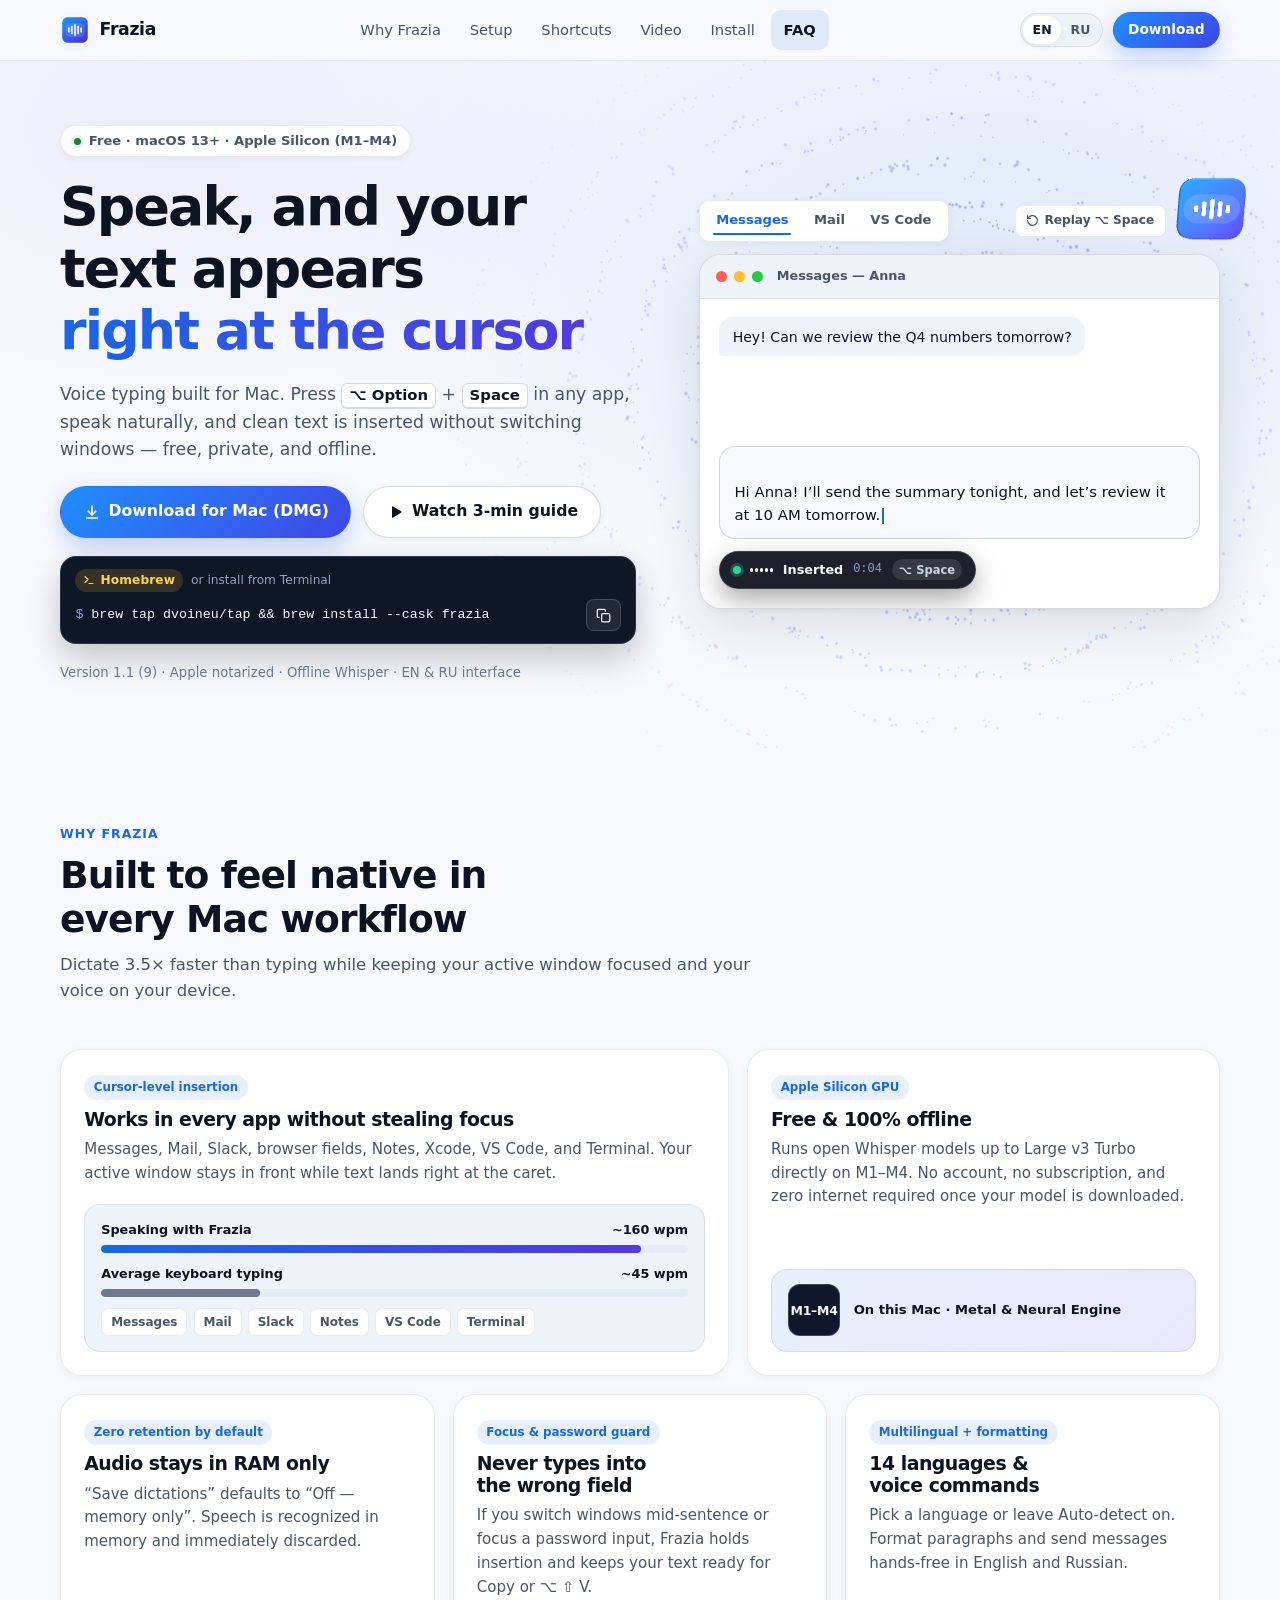
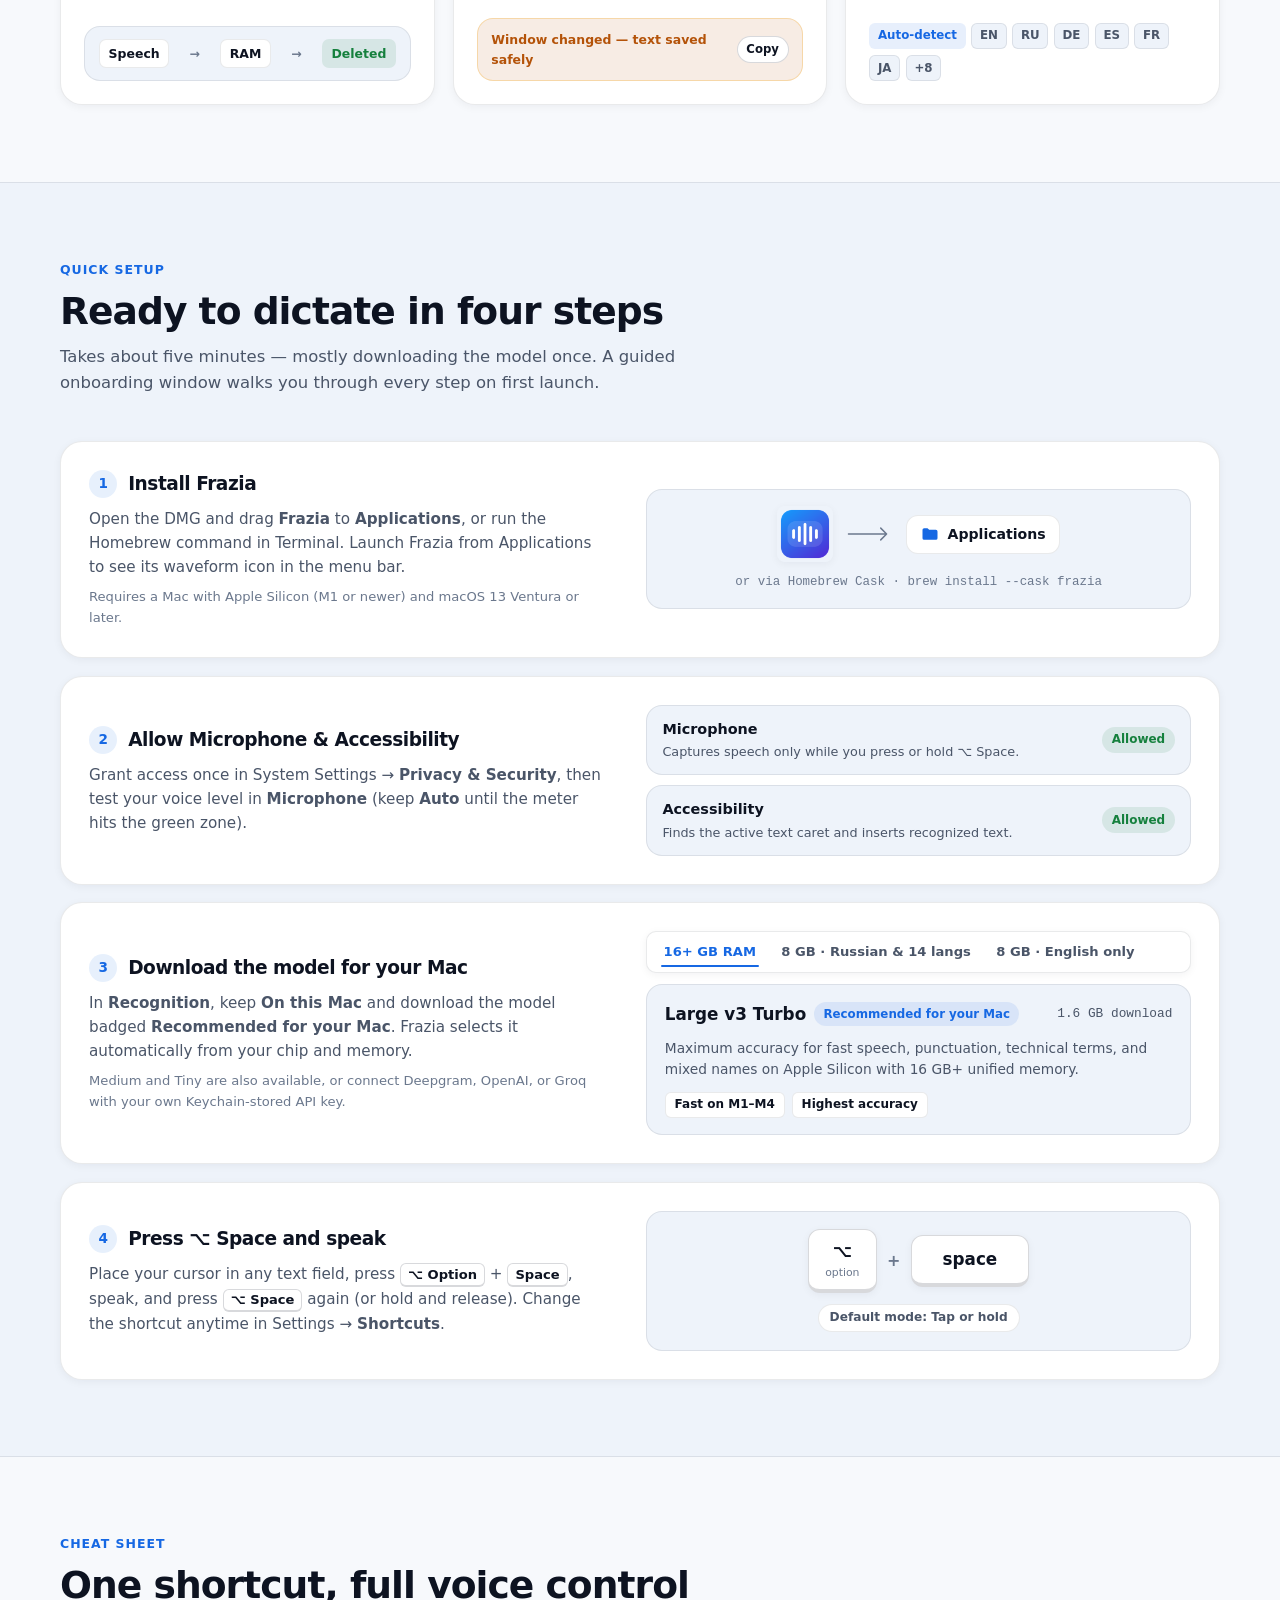
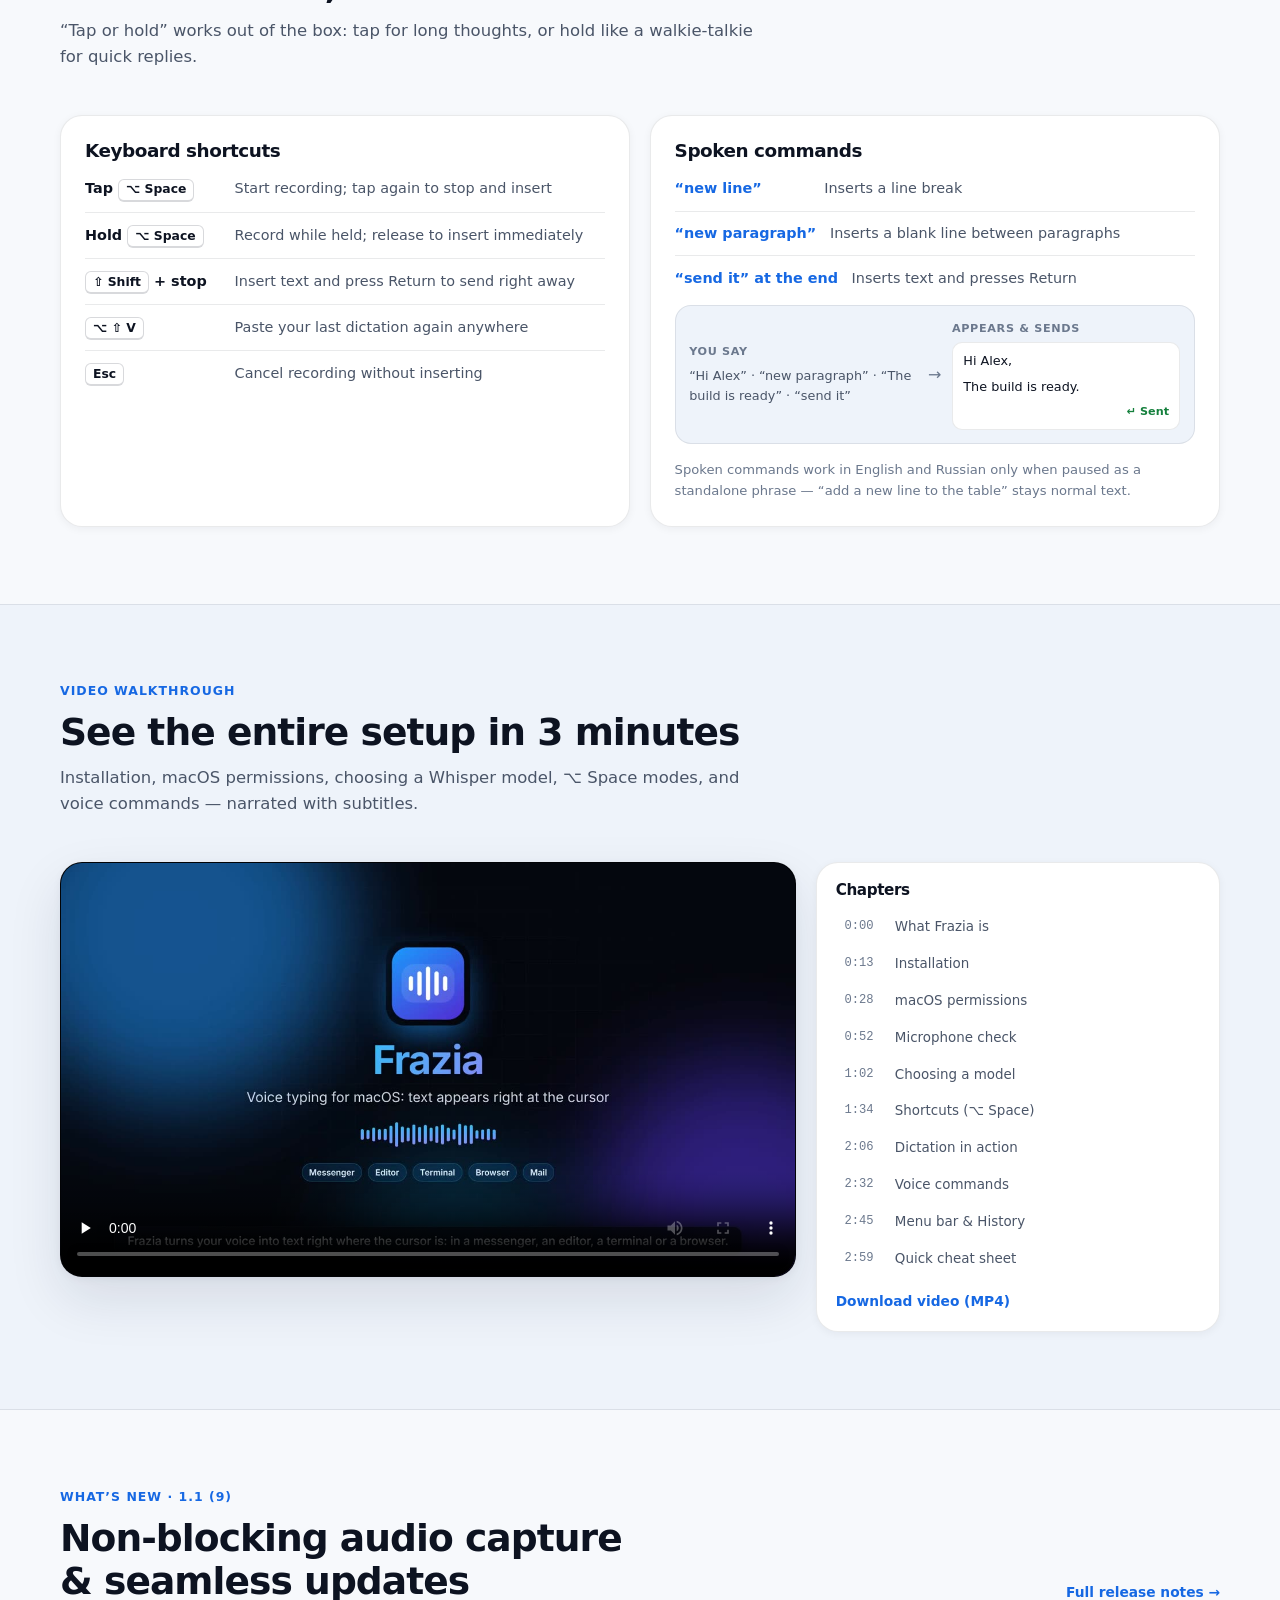
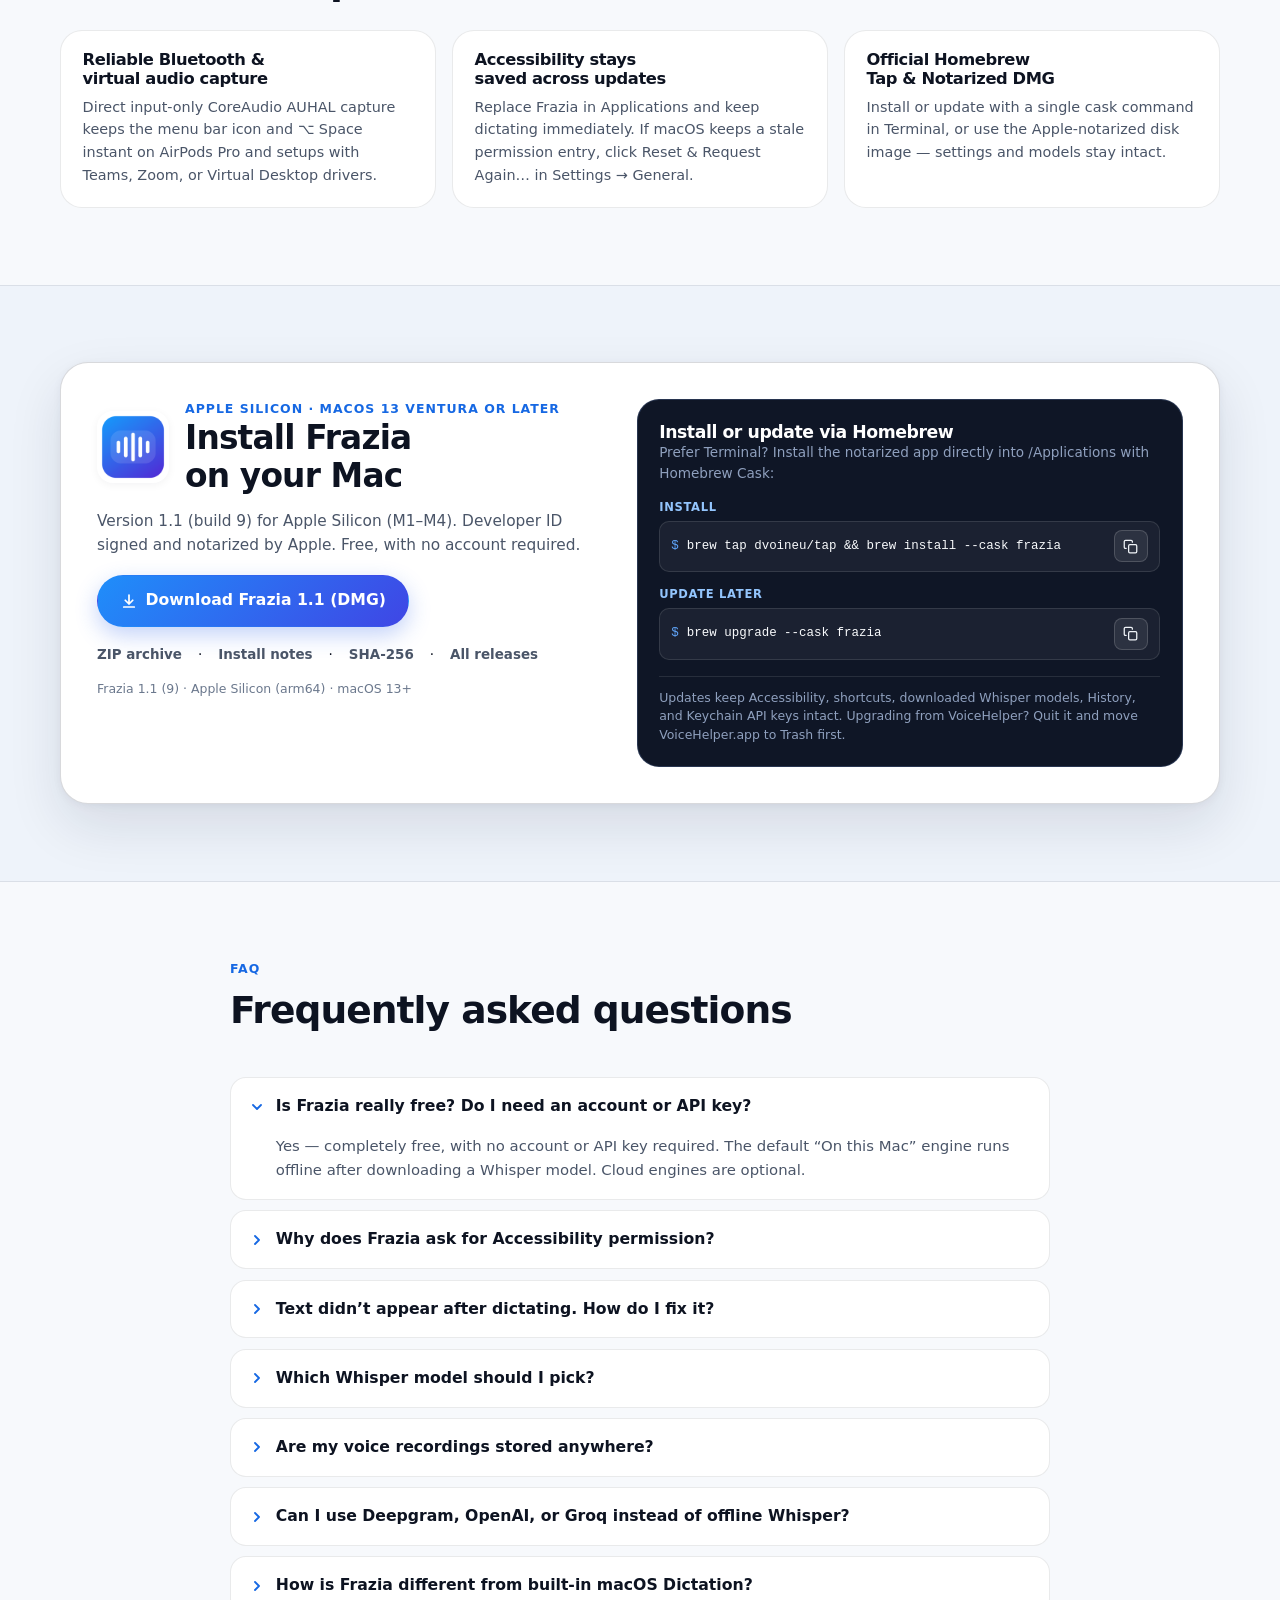
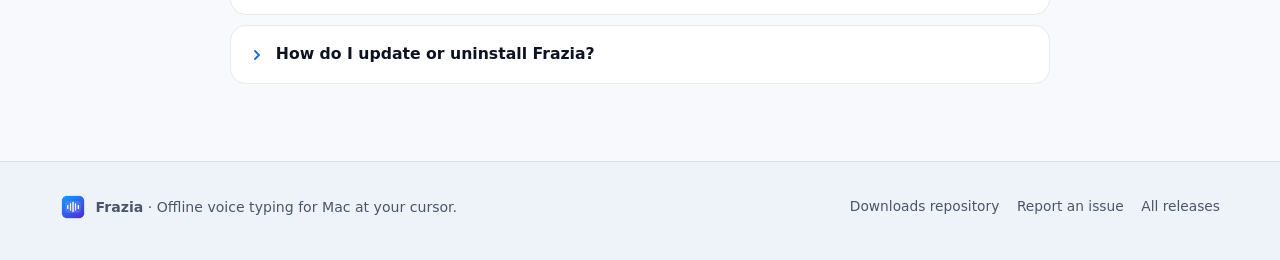
==== commit 7feab666: "chore(release): publish Frazia 1.1 (9) download links and harden latest-release check" ====
--- a/site/index.html
+++ b/site/index.html
@@ -55,10 +55,10 @@
         "name": "Frazia",
         "operatingSystem": "macOS 13.0+",
         "applicationCategory": "UtilitiesApplication",
-        "softwareVersion": "1.1 (8)",
+        "softwareVersion": "1.1 (9)",
         "identifier": "dev.voicehelper.VoiceHelper",
         "url": "https://dvoineu.github.io/Frazia/",
-        "downloadUrl": "https://github.com/dvoineu/VoiceHelper-downloads/releases/download/v1.1-build.8/Frazia-1.1-8-arm64.dmg",
+        "downloadUrl": "https://github.com/dvoineu/VoiceHelper-downloads/releases/download/v1.1-build.9/Frazia-1.1-9-arm64.dmg",
         "description": "Free voice typing for macOS 13+ on Apple Silicon. Press Option-Space in any app, speak, and text is inserted at the cursor. Install via notarized DMG or Homebrew Cask.",
         "featureList": [
           "Option-Space shortcut: tap to start and stop, or hold while speaking",
@@ -164,7 +164,7 @@
           <p class="lead" data-i18n-html="heroLead">Voice typing built for Mac. Press <kbd>⌥ Option</kbd> + <kbd>Space</kbd> in any app, speak naturally, and clean text is inserted without switching windows — free, private, and offline.</p>
 
           <div class="cta-row">
-            <a href="https://github.com/dvoineu/VoiceHelper-downloads/releases/download/v1.1-build.8/Frazia-1.1-8-arm64.dmg" class="btn btn-primary btn-large" data-release="dmg">
+            <a href="https://github.com/dvoineu/VoiceHelper-downloads/releases/download/v1.1-build.9/Frazia-1.1-9-arm64.dmg" class="btn btn-primary btn-large" data-release="dmg">
               <svg aria-hidden="true" width="18" height="18" viewBox="0 0 24 24" fill="none" stroke="currentColor" stroke-width="2.3" stroke-linecap="round" stroke-linejoin="round"><path d="M12 4v12m0 0-5-5m5 5 5-5M5 20h14"/></svg>
               <span data-i18n="heroDownloadPrimary">Download for Mac (DMG)</span>
             </a>
@@ -204,7 +204,7 @@
             </div>
           </div>
 
-          <p class="hero-meta" data-i18n="heroMeta">Version 1.1 (8) · Apple notarized · Offline Whisper · EN &amp; RU interface</p>
+          <p class="hero-meta" data-i18n="heroMeta">Version 1.1 (9) · Apple notarized · Offline Whisper · EN &amp; RU interface</p>
         </div>
 
         <figure class="demo-stage" id="demo-stage" aria-label="Interactive example: dictating with Frazia across Mac apps" data-i18n-aria-label="demoLabel">
@@ -597,20 +597,20 @@
       <div class="container">
         <div class="whats-new-head">
           <div class="section-head" style="margin-block-end:0">
-            <p class="kicker" data-i18n="newKicker">What’s new · 1.1 (8)</p>
-            <h2 id="whats-new-title" data-i18n="newTitle">Polished updates &amp; multi-display reliability</h2>
-          </div>
-          <a class="text-link" href="https://github.com/dvoineu/VoiceHelper-downloads/releases/tag/v1.1-build.8" data-release="notes" data-i18n="newFullNotes">Full release notes →</a>
+            <p class="kicker" data-i18n="newKicker">What’s new · 1.1 (9)</p>
+            <h2 id="whats-new-title" data-i18n="newTitle">Non-blocking audio capture &amp; seamless updates</h2>
+          </div>
+          <a class="text-link" href="https://github.com/dvoineu/VoiceHelper-downloads/releases/tag/v1.1-build.9" data-release="notes" data-i18n="newFullNotes">Full release notes →</a>
         </div>
 
         <ul class="news-grid">
           <li class="news-card">
-            <h3 data-i18n="newSetupTitle">Accessibility stays saved across updates</h3>
-            <p data-i18n="newSetupBody">Replace Frazia in Applications and keep dictating immediately. If macOS keeps a stale permission entry, click Reset &amp; Request Again… in Settings → General.</p>
+            <h3 data-i18n="newSetupTitle">Reliable Bluetooth &amp; virtual audio capture</h3>
+            <p data-i18n="newSetupBody">Direct input-only CoreAudio AUHAL capture keeps the menu bar icon and ⌥ Space instant on AirPods Pro and setups with Teams, Zoom, or Virtual Desktop drivers.</p>
           </li>
           <li class="news-card">
-            <h3 data-i18n="newTrialTitle">Always visible on every screen</h3>
-            <p data-i18n="newTrialBody">The floating HUD and fallback action buttons stay cleanly inside screen bounds near display edges and across multi-monitor setups.</p>
+            <h3 data-i18n="newTrialTitle">Accessibility stays saved across updates</h3>
+            <p data-i18n="newTrialBody">Replace Frazia in Applications and keep dictating immediately. If macOS keeps a stale permission entry, click Reset &amp; Request Again… in Settings → General.</p>
           </li>
           <li class="news-card">
             <h3 data-i18n="newModelTitle">Official Homebrew Tap &amp; Notarized DMG</h3>
@@ -633,26 +633,26 @@
               </div>
             </div>
 
-            <p class="download-desc" data-i18n="dlDesc">Version 1.1 (build 8) for Apple Silicon (M1–M4). Developer ID signed and notarized by Apple. Free, with no account required.</p>
+            <p class="download-desc" data-i18n="dlDesc">Version 1.1 (build 9) for Apple Silicon (M1–M4). Developer ID signed and notarized by Apple. Free, with no account required.</p>
 
             <div class="cta-row">
-              <a href="https://github.com/dvoineu/VoiceHelper-downloads/releases/download/v1.1-build.8/Frazia-1.1-8-arm64.dmg" class="btn btn-primary btn-large" data-release="dmg">
+              <a href="https://github.com/dvoineu/VoiceHelper-downloads/releases/download/v1.1-build.9/Frazia-1.1-9-arm64.dmg" class="btn btn-primary btn-large" data-release="dmg">
                 <svg aria-hidden="true" width="18" height="18" viewBox="0 0 24 24" fill="none" stroke="currentColor" stroke-width="2.3" stroke-linecap="round" stroke-linejoin="round"><path d="M12 4v12m0 0-5-5m5 5 5-5M5 20h14"/></svg>
                 <span data-i18n="dlBtnDmg">Download Frazia 1.1 (DMG)</span>
               </a>
             </div>
 
             <p class="download-links">
-              <a href="https://github.com/dvoineu/VoiceHelper-downloads/releases/download/v1.1-build.8/Frazia-1.1-8-arm64.zip" data-release="zip" data-i18n="dlBtnZip">ZIP archive</a>
+              <a href="https://github.com/dvoineu/VoiceHelper-downloads/releases/download/v1.1-build.9/Frazia-1.1-9-arm64.zip" data-release="zip" data-i18n="dlBtnZip">ZIP archive</a>
               <span aria-hidden="true">·</span>
-              <a href="https://github.com/dvoineu/VoiceHelper-downloads/releases/download/v1.1-build.8/INSTALL.txt" data-release="install" data-i18n="dlInstall">Install notes</a>
+              <a href="https://github.com/dvoineu/VoiceHelper-downloads/releases/download/v1.1-build.9/INSTALL.txt" data-release="install" data-i18n="dlInstall">Install notes</a>
               <span aria-hidden="true">·</span>
-              <a href="https://github.com/dvoineu/VoiceHelper-downloads/releases/download/v1.1-build.8/SHA256SUMS" data-release="checksums" data-i18n="dlChecksums">SHA-256</a>
+              <a href="https://github.com/dvoineu/VoiceHelper-downloads/releases/download/v1.1-build.9/SHA256SUMS" data-release="checksums" data-i18n="dlChecksums">SHA-256</a>
               <span aria-hidden="true">·</span>
               <a href="https://github.com/dvoineu/VoiceHelper-downloads/releases" data-i18n="dlVersions">All releases</a>
             </p>
 
-            <p class="version-line">Frazia <span data-release="label">1.1 (8)</span> · Apple Silicon (arm64) · macOS 13+</p>
+            <p class="version-line">Frazia <span data-release="label">1.1 (9)</span> · Apple Silicon (arm64) · macOS 13+</p>
           </div>
 
           <div class="download-brew-panel">
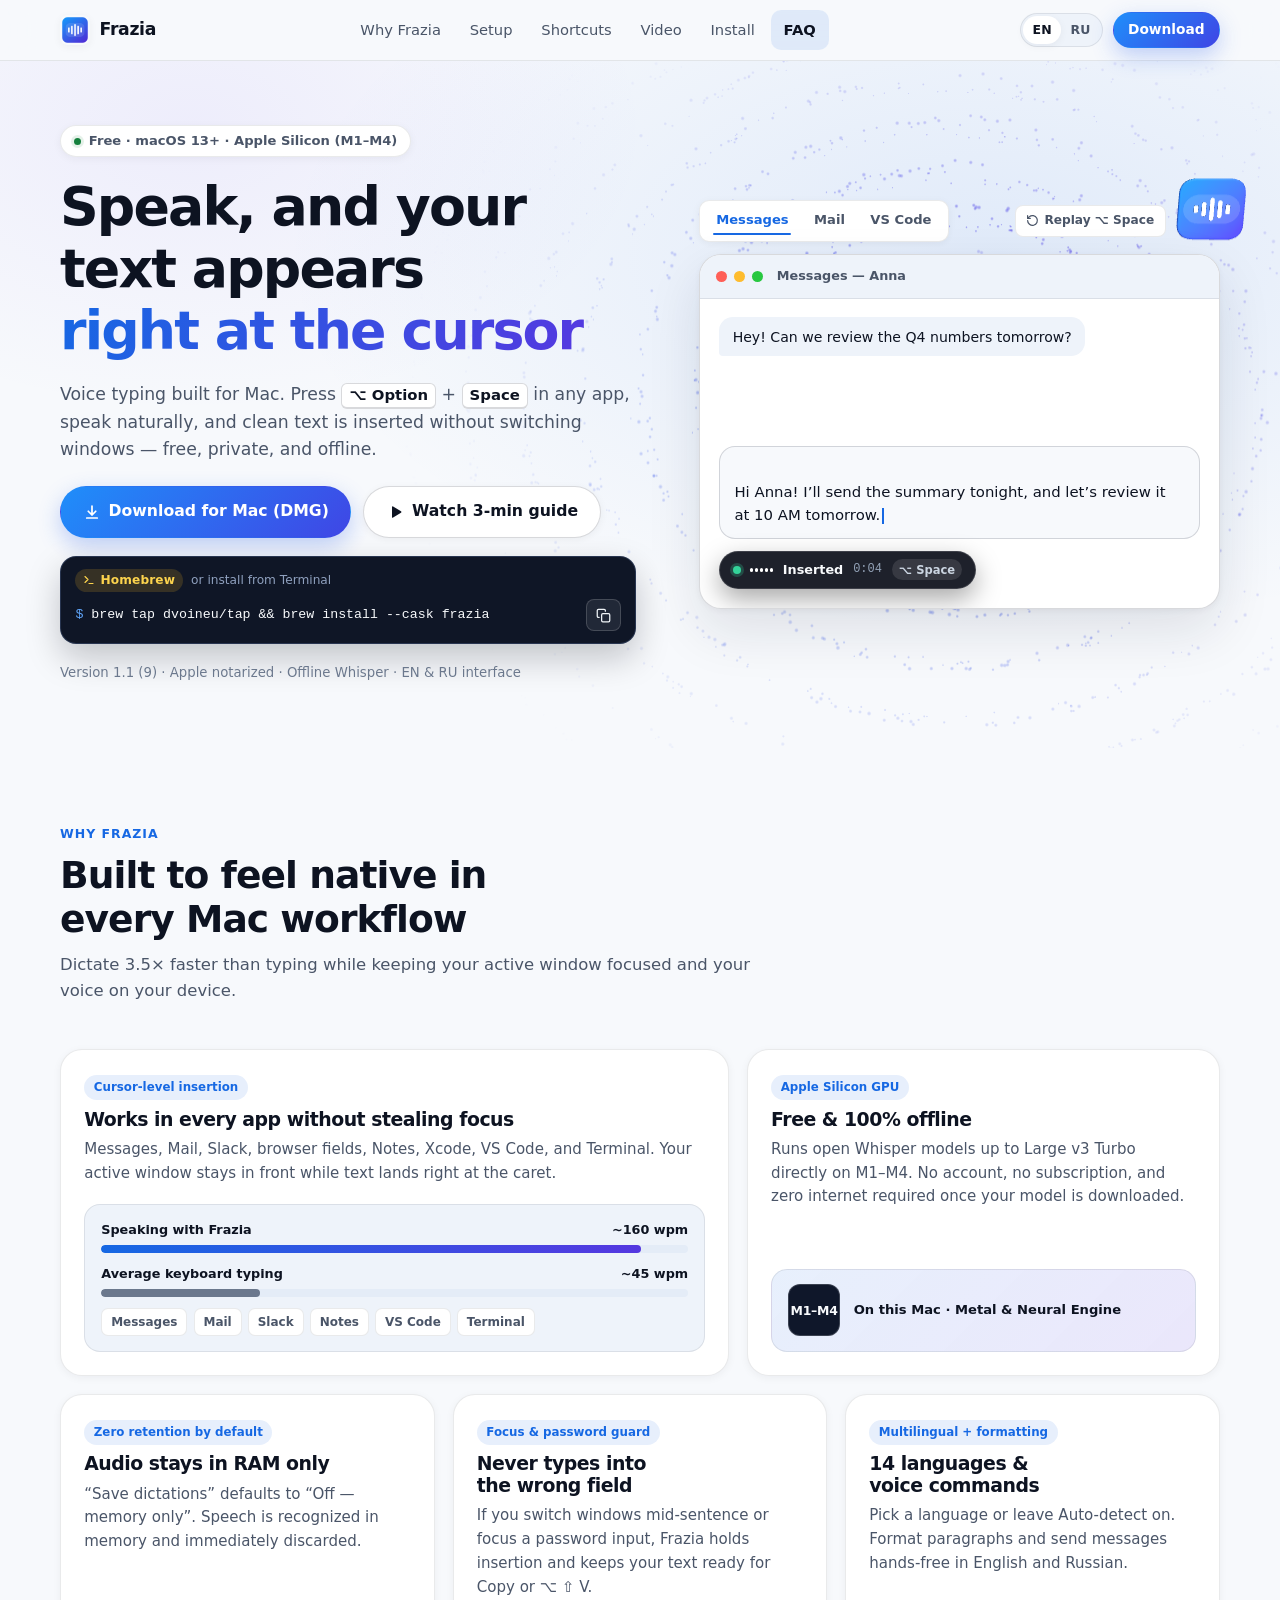
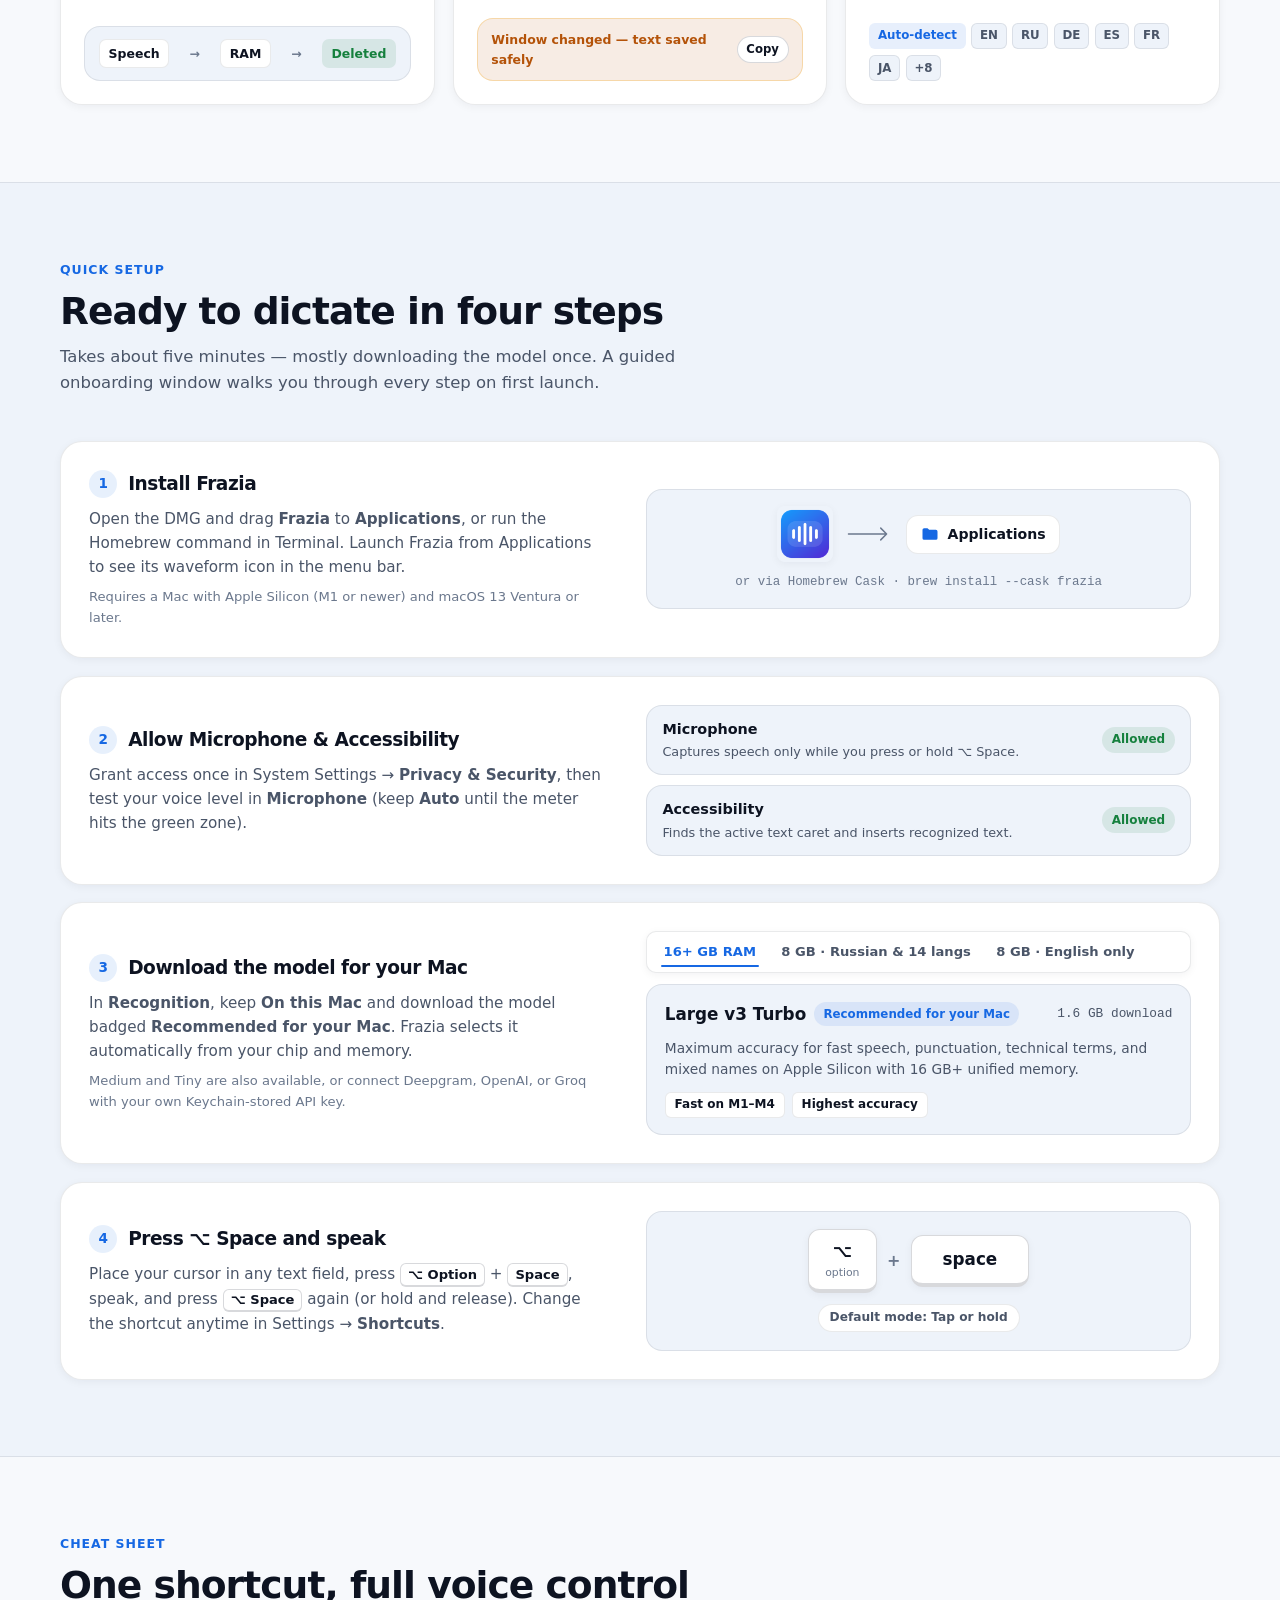
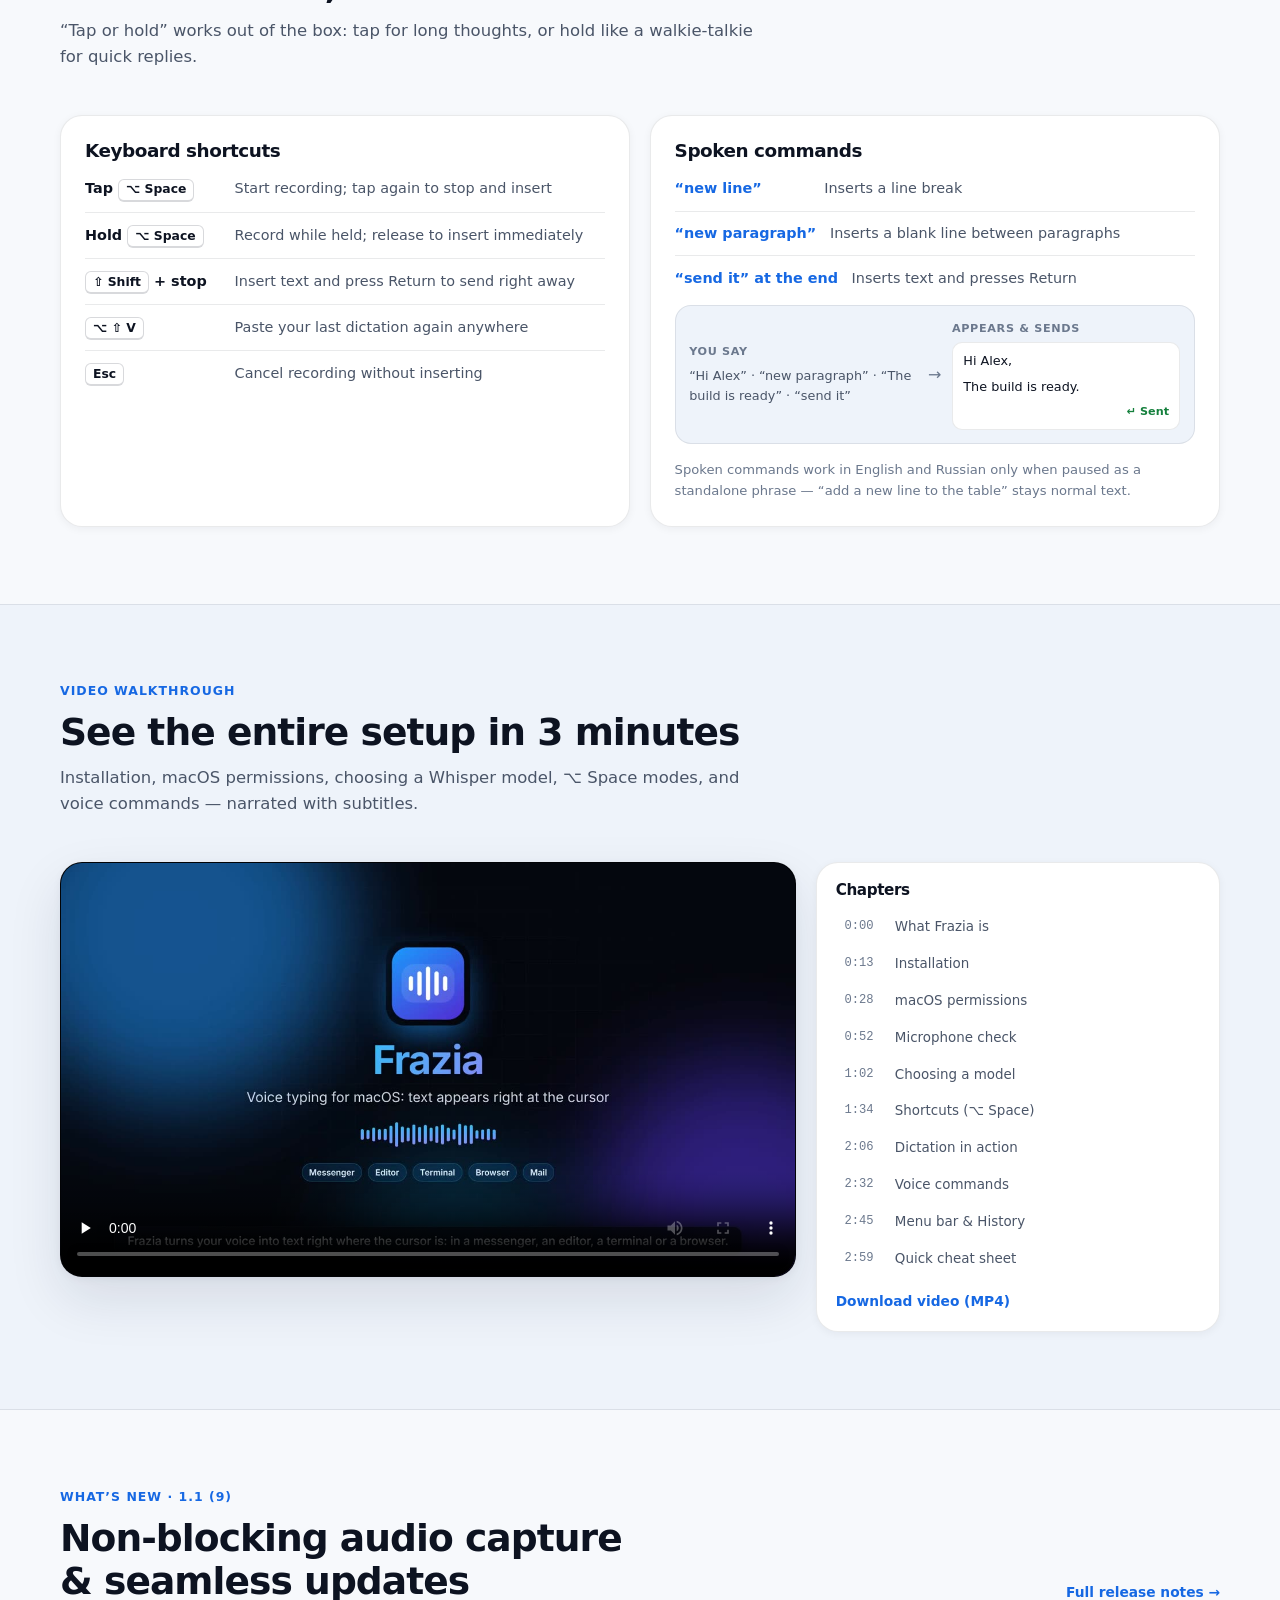
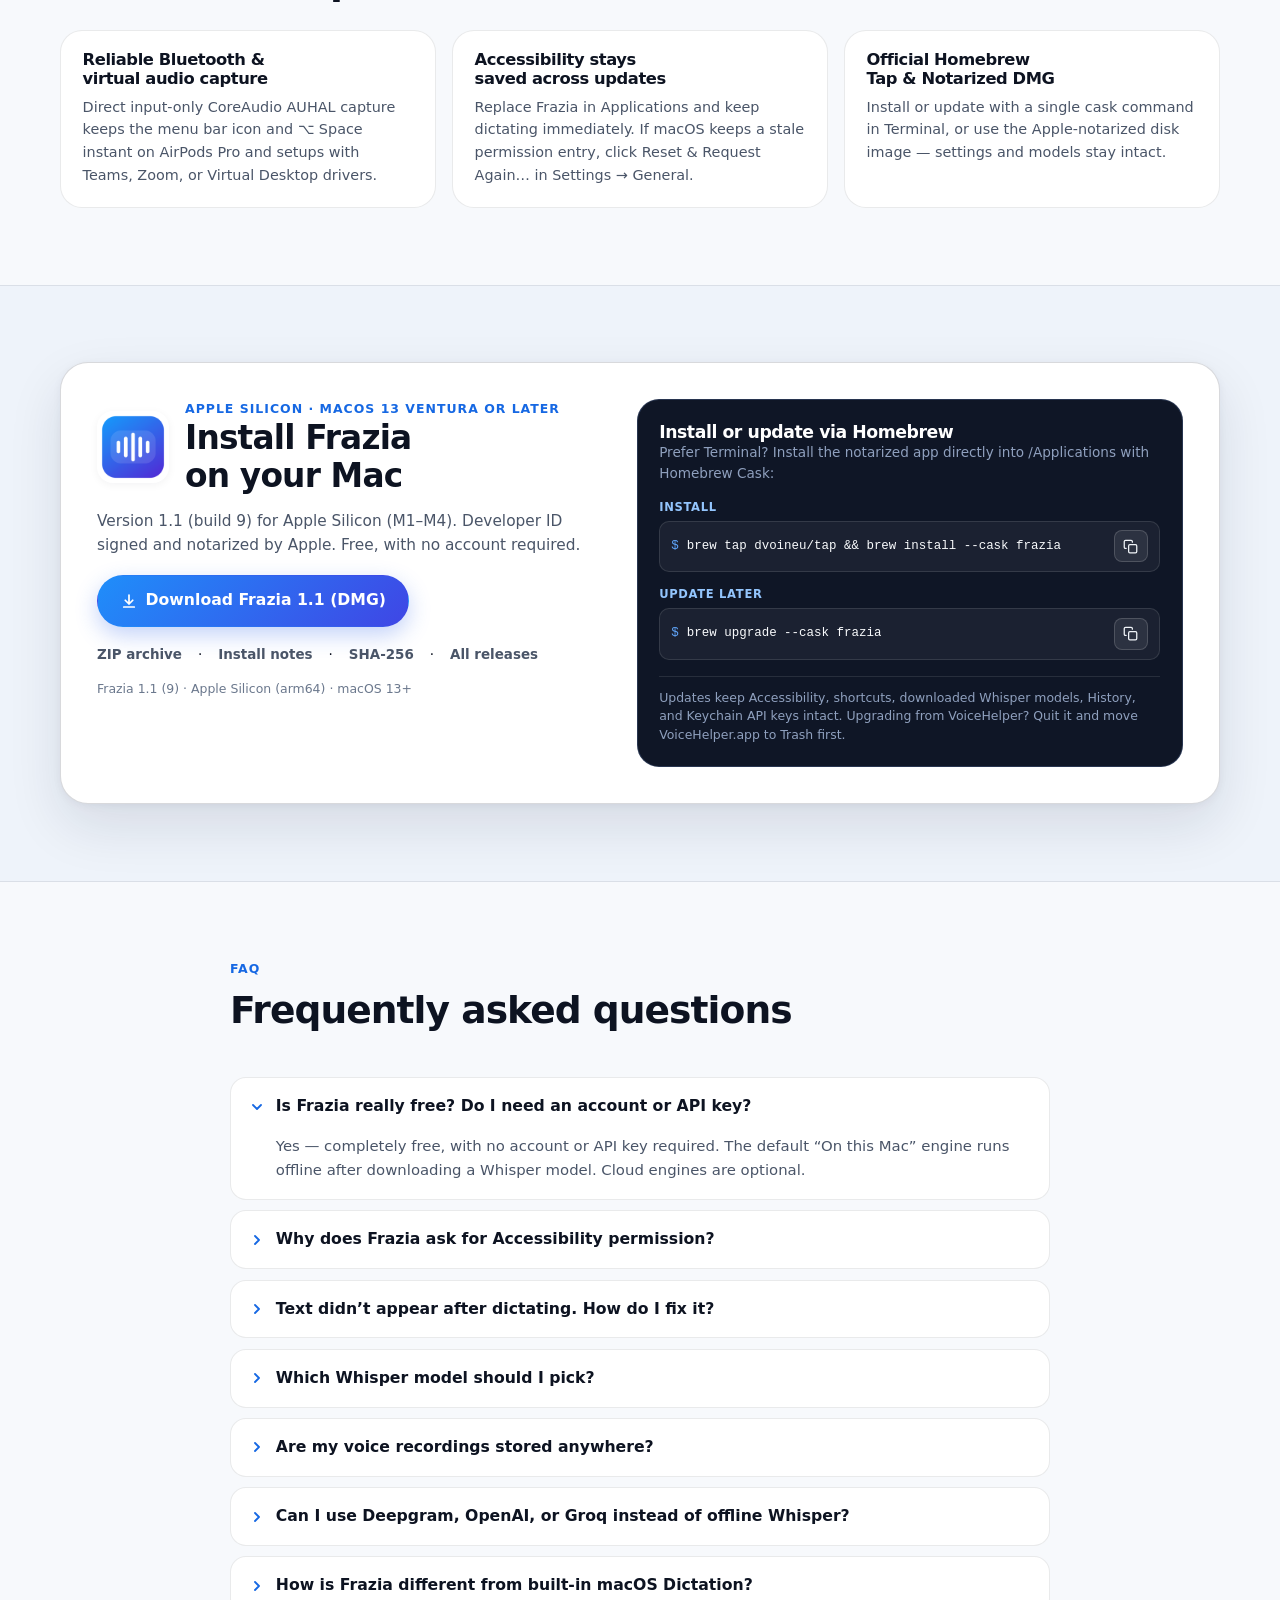
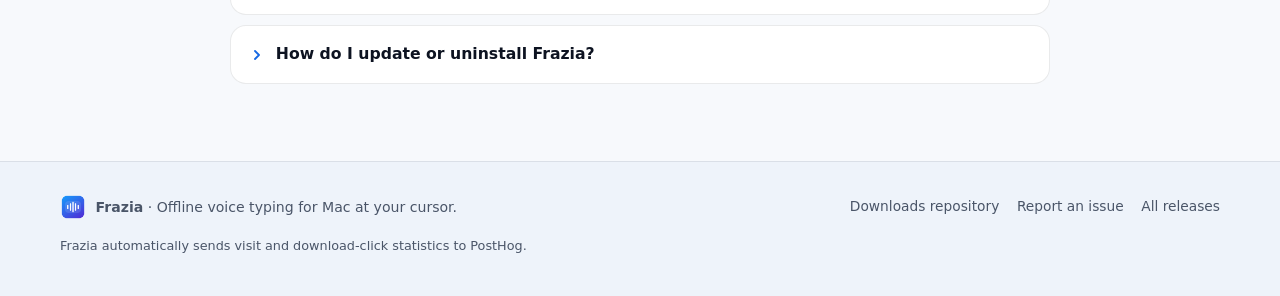
==== commit 95898993: "feat(analytics): collect website events without opt-in" ====
--- a/site/index.html
+++ b/site/index.html
@@ -773,21 +773,10 @@
         <a href="https://github.com/dvoineu/VoiceHelper-downloads" data-i18n="footerRepository">Downloads repository</a>
         <a href="https://github.com/dvoineu/VoiceHelper-downloads/issues" data-i18n="footerIssues">Report an issue</a>
         <a href="https://github.com/dvoineu/VoiceHelper-downloads/releases" data-i18n="dlVersions">All releases</a>
-        <button type="button" class="footer-ghost-btn" id="analytics-settings" data-i18n="analyticsSettings">Analytics choices</button>
       </nav>
+      <p class="analytics-notice" data-i18n="analyticsDescription">Frazia automatically sends visit and download-click statistics to PostHog.</p>
     </div>
   </footer>
-
-  <section id="analytics-choice" class="analytics-choice" aria-labelledby="analytics-title" hidden>
-    <div class="analytics-copy">
-      <h2 id="analytics-title" data-i18n="analyticsTitle">Anonymous download &amp; visit stats</h2>
-      <p data-i18n="analyticsDescription">Help improve Frazia by allowing cookie-free visit and download click counts? Change anytime in the footer.</p>
-    </div>
-    <div class="analytics-actions">
-      <button type="button" class="btn btn-primary btn-small" id="analytics-allow" data-i18n="analyticsAllow">Allow</button>
-      <button type="button" class="btn btn-secondary btn-small" id="analytics-decline" data-i18n="analyticsDecline">Not now</button>
-    </div>
-  </section>
 
   <script type="module" src="./js/app.js"></script>
 </body>
--- a/site/css/styles.css
+++ b/site/css/styles.css
@@ -2091,7 +2091,7 @@
 }
 
 /* ==========================================================================
-   Footer & Compact Theme-Aware Analytics Bar
+   Footer
    ========================================================================== */
 
 .site-footer {
@@ -2136,67 +2136,11 @@
   color: var(--ink);
 }
 
-.footer-ghost-btn {
-  padding: 0.25rem 0.6rem;
-  border-radius: 8px;
-  border: 1px solid var(--line);
-  background: transparent;
-  color: var(--ink-muted);
-  font: inherit;
-  font-size: 0.83rem;
-  cursor: pointer;
-}
-
-.footer-ghost-btn:hover {
-  color: var(--ink);
-  background: var(--bg-elevated);
-}
-
-/* Compact non-modal bottom bar (< 12% viewport height, dark-mode safe) */
-.analytics-choice {
-  position: fixed;
-  inset-block-end: 0.9rem;
-  inset-inline: 1rem;
-  z-index: 90;
-  max-inline-size: 48rem;
-  margin-inline: auto;
-  padding: 0.75rem 1rem;
-  border-radius: var(--radius-md);
-  border: 1px solid var(--line-strong);
-  background: var(--bg-elevated);
-  color: var(--ink);
-  box-shadow: var(--shadow-lg);
-  display: flex;
-  flex-wrap: wrap;
-  align-items: center;
-  justify-content: space-between;
-  gap: 0.75rem 1rem;
-}
-
-.analytics-choice[hidden] {
-  display: none;
-}
-
-.analytics-copy {
-  flex: 1 1 20rem;
-  display: grid;
-  gap: 0.12rem;
-}
-
-.analytics-copy h2 {
-  font-size: 0.88rem;
-  font-weight: 700;
-}
-
-.analytics-copy p {
+.analytics-notice {
+  flex-basis: 100%;
+  margin: 0;
+  color: var(--ink-muted);
   font-size: 0.8rem;
-  color: var(--ink-muted);
-}
-
-.analytics-actions {
-  display: inline-flex;
-  align-items: center;
-  gap: 0.45rem;
 }
 
 /* ==========================================================================
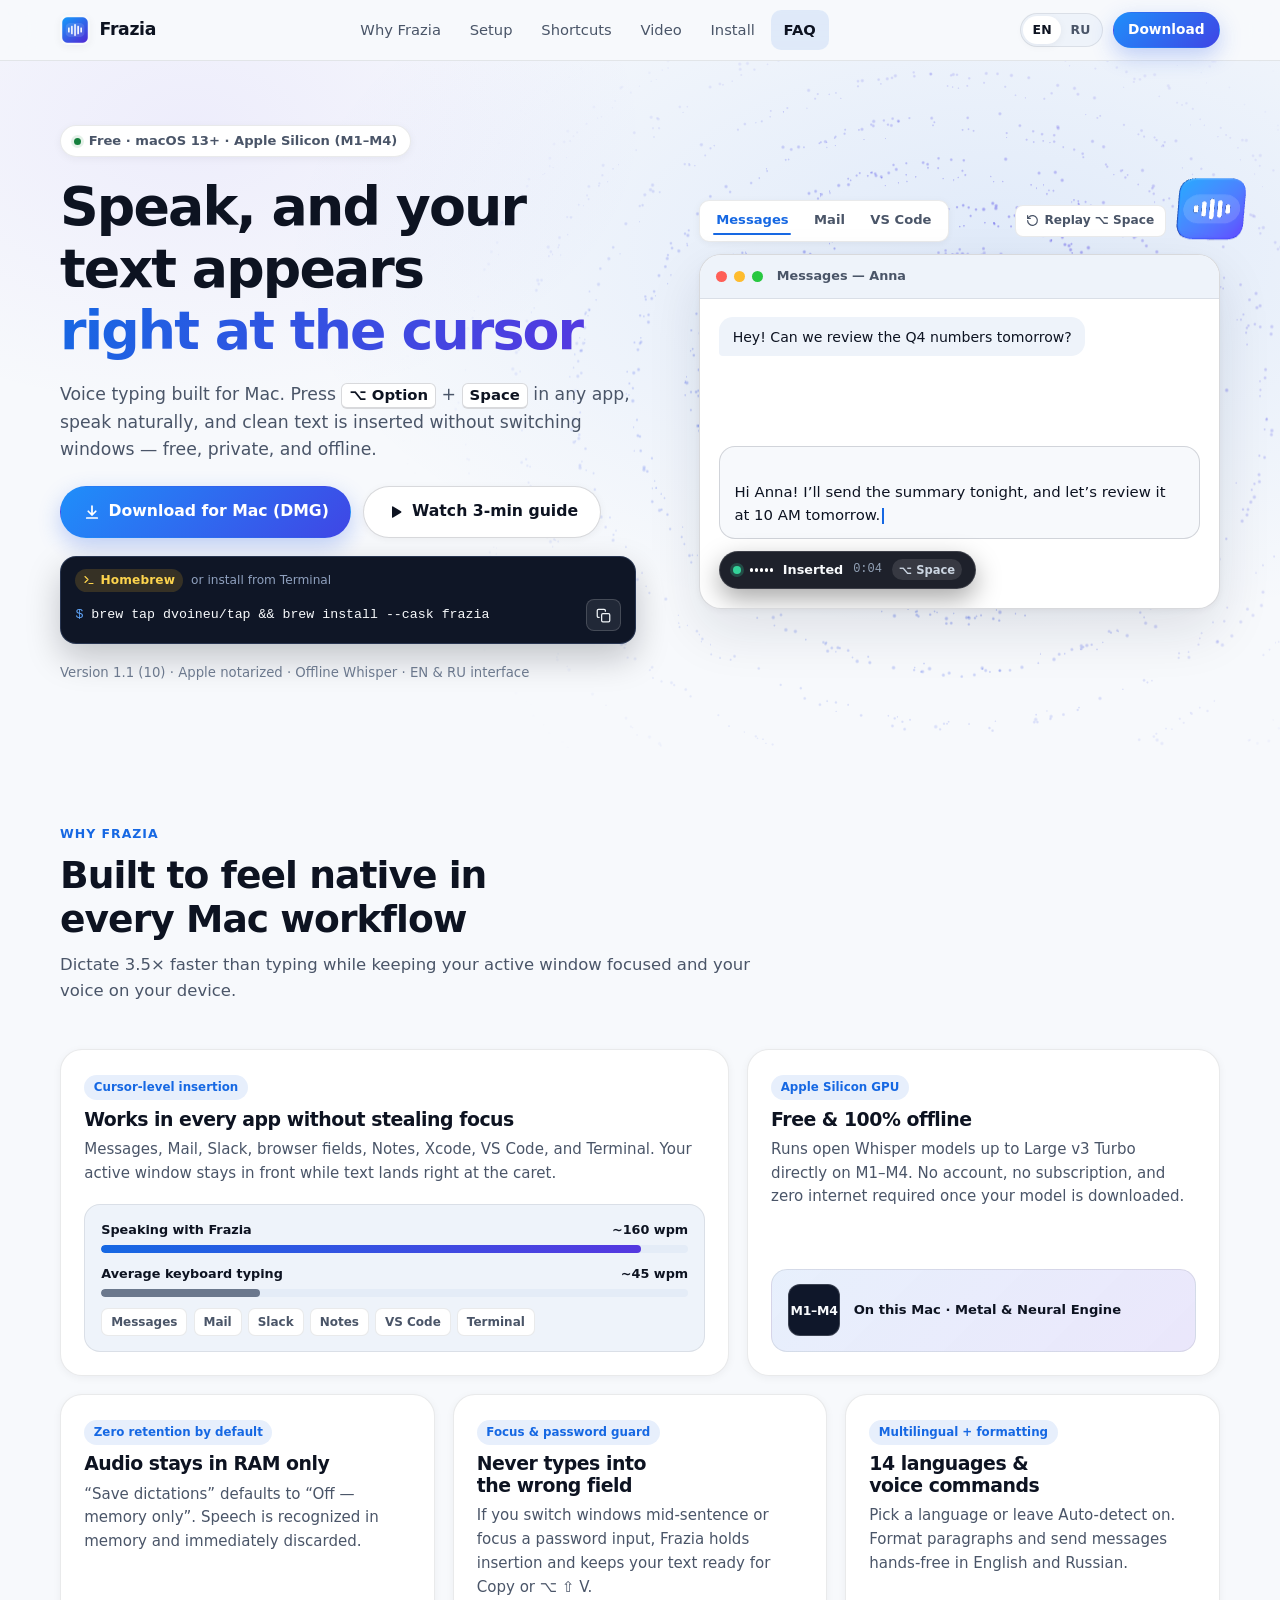
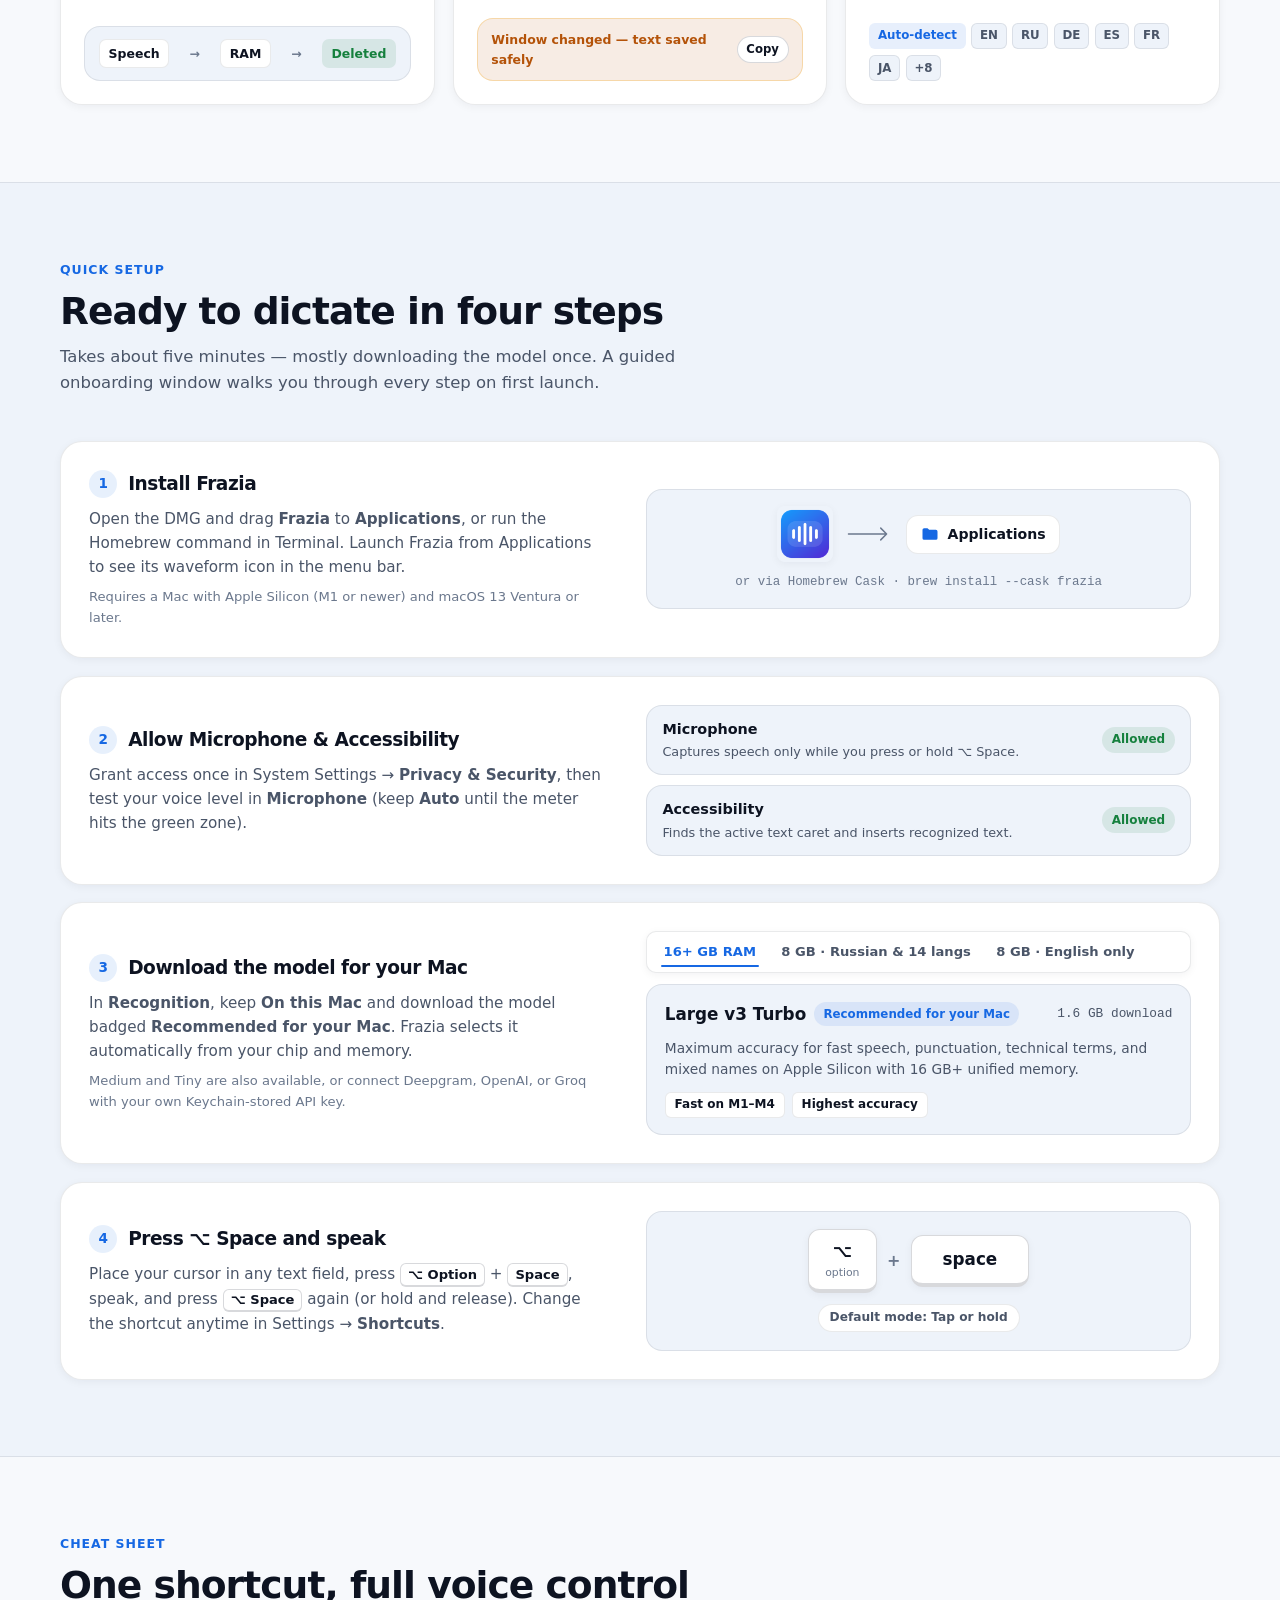
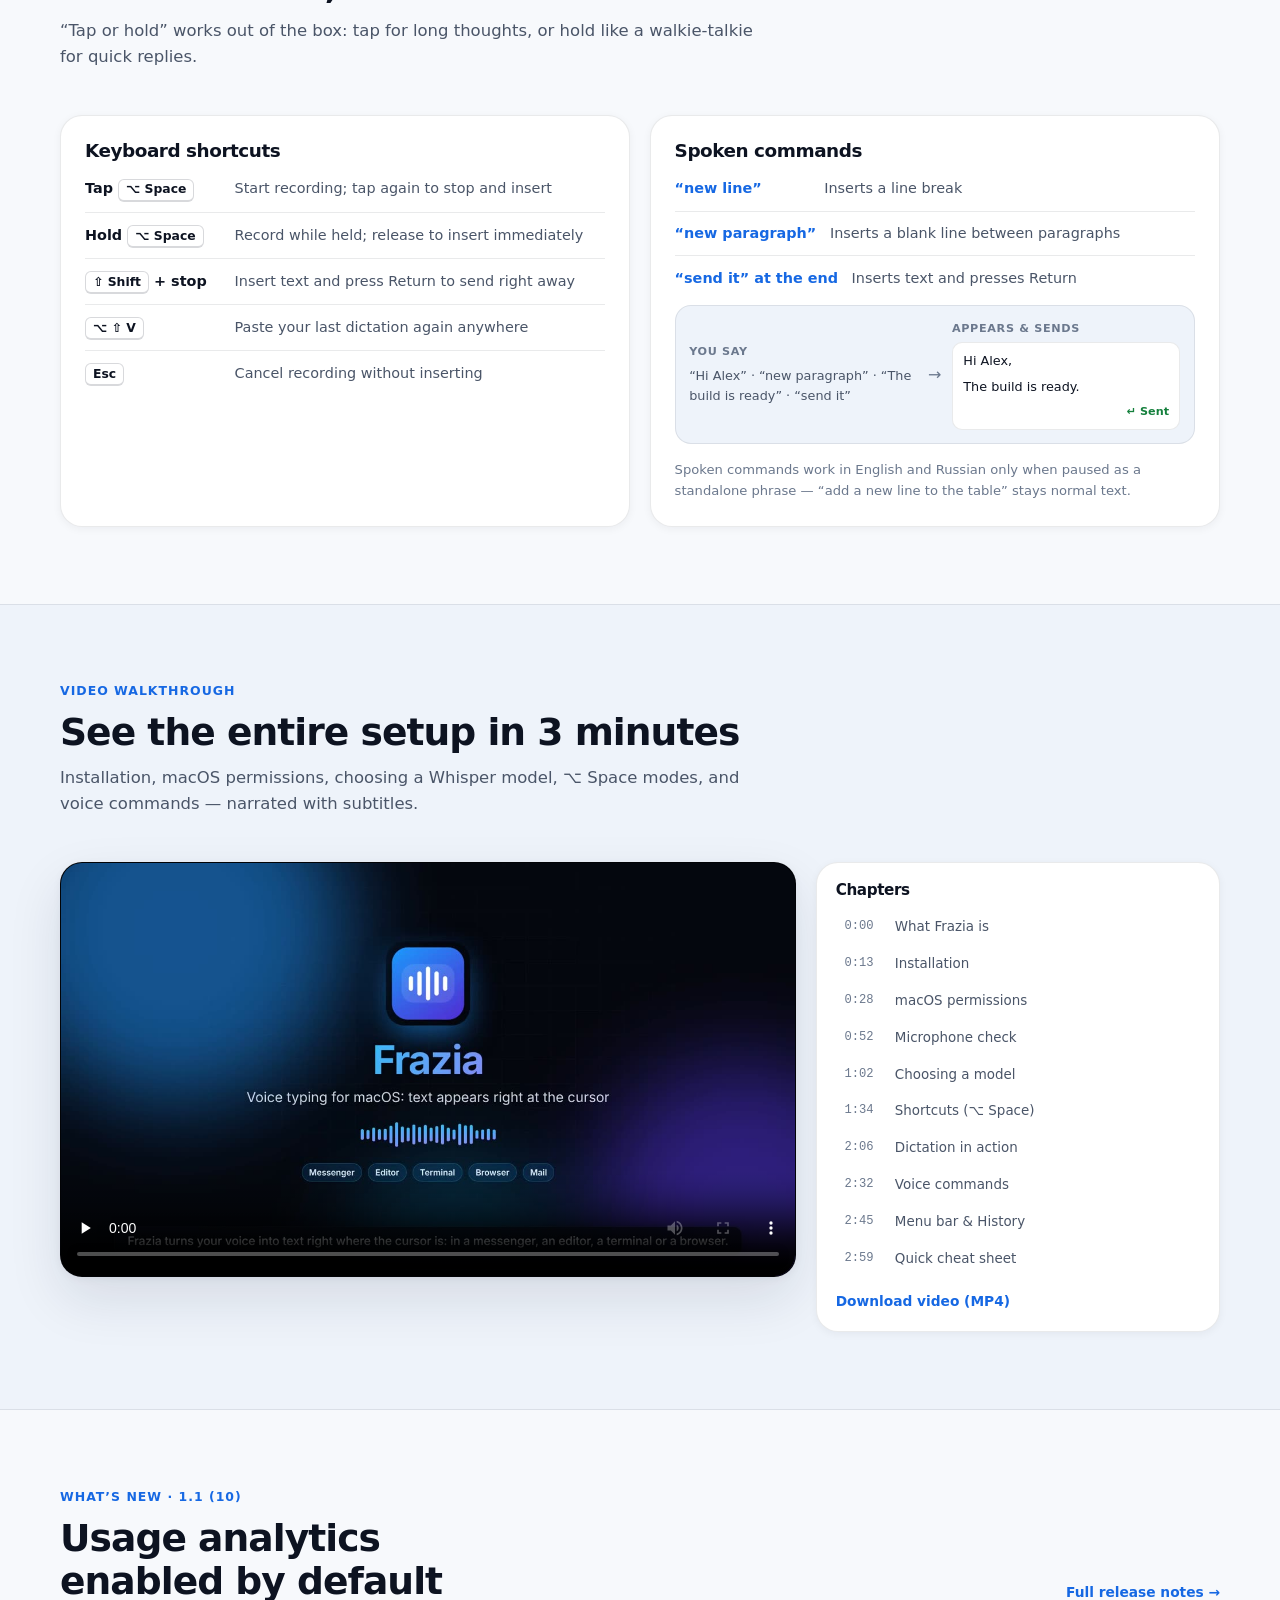
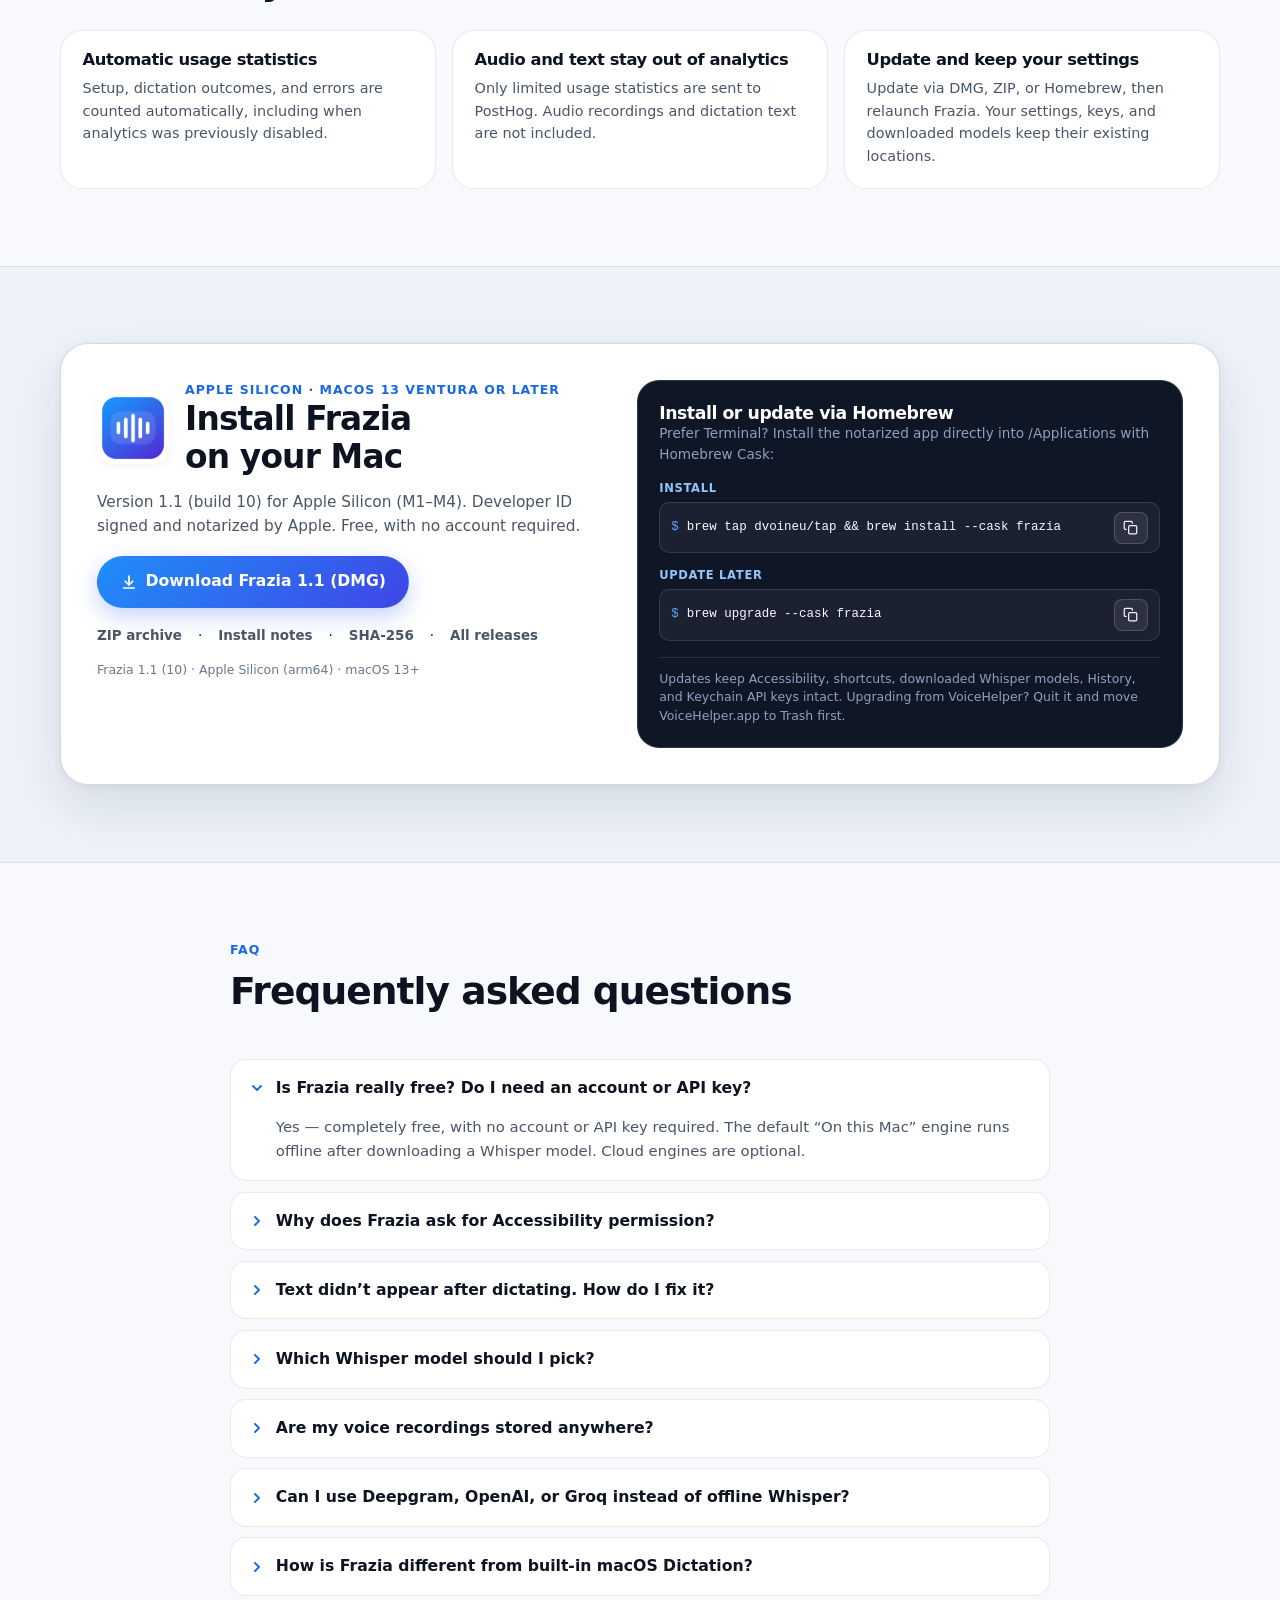
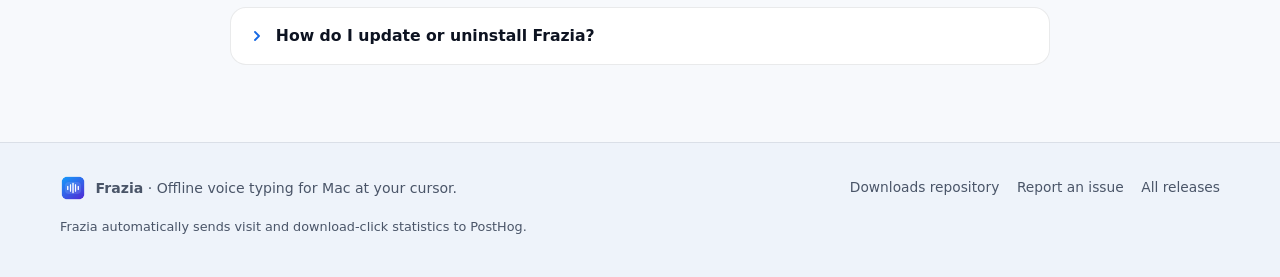
==== commit 2a107177: "chore(release): link Frazia 1.1 build 10" ====
--- a/site/index.html
+++ b/site/index.html
@@ -55,10 +55,10 @@
         "name": "Frazia",
         "operatingSystem": "macOS 13.0+",
         "applicationCategory": "UtilitiesApplication",
-        "softwareVersion": "1.1 (9)",
+        "softwareVersion": "1.1 (10)",
         "identifier": "dev.voicehelper.VoiceHelper",
         "url": "https://dvoineu.github.io/Frazia/",
-        "downloadUrl": "https://github.com/dvoineu/VoiceHelper-downloads/releases/download/v1.1-build.9/Frazia-1.1-9-arm64.dmg",
+        "downloadUrl": "https://github.com/dvoineu/VoiceHelper-downloads/releases/download/v1.1-build.10/Frazia-1.1-10-arm64.dmg",
         "description": "Free voice typing for macOS 13+ on Apple Silicon. Press Option-Space in any app, speak, and text is inserted at the cursor. Install via notarized DMG or Homebrew Cask.",
         "featureList": [
           "Option-Space shortcut: tap to start and stop, or hold while speaking",
@@ -164,7 +164,7 @@
           <p class="lead" data-i18n-html="heroLead">Voice typing built for Mac. Press <kbd>⌥ Option</kbd> + <kbd>Space</kbd> in any app, speak naturally, and clean text is inserted without switching windows — free, private, and offline.</p>
 
           <div class="cta-row">
-            <a href="https://github.com/dvoineu/VoiceHelper-downloads/releases/download/v1.1-build.9/Frazia-1.1-9-arm64.dmg" class="btn btn-primary btn-large" data-release="dmg">
+            <a href="https://github.com/dvoineu/VoiceHelper-downloads/releases/download/v1.1-build.10/Frazia-1.1-10-arm64.dmg" class="btn btn-primary btn-large" data-release="dmg">
               <svg aria-hidden="true" width="18" height="18" viewBox="0 0 24 24" fill="none" stroke="currentColor" stroke-width="2.3" stroke-linecap="round" stroke-linejoin="round"><path d="M12 4v12m0 0-5-5m5 5 5-5M5 20h14"/></svg>
               <span data-i18n="heroDownloadPrimary">Download for Mac (DMG)</span>
             </a>
@@ -204,7 +204,7 @@
             </div>
           </div>
 
-          <p class="hero-meta" data-i18n="heroMeta">Version 1.1 (9) · Apple notarized · Offline Whisper · EN &amp; RU interface</p>
+          <p class="hero-meta" data-i18n="heroMeta">Version 1.1 (10) · Apple notarized · Offline Whisper · EN &amp; RU interface</p>
         </div>
 
         <figure class="demo-stage" id="demo-stage" aria-label="Interactive example: dictating with Frazia across Mac apps" data-i18n-aria-label="demoLabel">
@@ -597,24 +597,24 @@
       <div class="container">
         <div class="whats-new-head">
           <div class="section-head" style="margin-block-end:0">
-            <p class="kicker" data-i18n="newKicker">What’s new · 1.1 (9)</p>
-            <h2 id="whats-new-title" data-i18n="newTitle">Non-blocking audio capture &amp; seamless updates</h2>
-          </div>
-          <a class="text-link" href="https://github.com/dvoineu/VoiceHelper-downloads/releases/tag/v1.1-build.9" data-release="notes" data-i18n="newFullNotes">Full release notes →</a>
+            <p class="kicker" data-i18n="newKicker">What’s new · 1.1 (10)</p>
+            <h2 id="whats-new-title" data-i18n="newTitle">Usage analytics enabled by default</h2>
+          </div>
+          <a class="text-link" href="https://github.com/dvoineu/VoiceHelper-downloads/releases/tag/v1.1-build.10" data-release="notes" data-i18n="newFullNotes">Full release notes →</a>
         </div>
 
         <ul class="news-grid">
           <li class="news-card">
-            <h3 data-i18n="newSetupTitle">Reliable Bluetooth &amp; virtual audio capture</h3>
-            <p data-i18n="newSetupBody">Direct input-only CoreAudio AUHAL capture keeps the menu bar icon and ⌥ Space instant on AirPods Pro and setups with Teams, Zoom, or Virtual Desktop drivers.</p>
+            <h3 data-i18n="newSetupTitle">Automatic usage statistics</h3>
+            <p data-i18n="newSetupBody">Setup, dictation outcomes, and errors are counted automatically, including when analytics was previously disabled.</p>
           </li>
           <li class="news-card">
-            <h3 data-i18n="newTrialTitle">Accessibility stays saved across updates</h3>
-            <p data-i18n="newTrialBody">Replace Frazia in Applications and keep dictating immediately. If macOS keeps a stale permission entry, click Reset &amp; Request Again… in Settings → General.</p>
+            <h3 data-i18n="newTrialTitle">Audio and text stay out of analytics</h3>
+            <p data-i18n="newTrialBody">Only limited usage statistics are sent to PostHog. Audio recordings and dictation text are not included.</p>
           </li>
           <li class="news-card">
-            <h3 data-i18n="newModelTitle">Official Homebrew Tap &amp; Notarized DMG</h3>
-            <p data-i18n="newModelBody">Install or update with a single cask command in Terminal, or use the Apple-notarized disk image — settings and models stay intact.</p>
+            <h3 data-i18n="newModelTitle">Update and keep your settings</h3>
+            <p data-i18n="newModelBody">Update via DMG, ZIP, or Homebrew, then relaunch Frazia. Your settings, keys, and downloaded models keep their existing locations.</p>
           </li>
         </ul>
       </div>
@@ -633,26 +633,26 @@
               </div>
             </div>
 
-            <p class="download-desc" data-i18n="dlDesc">Version 1.1 (build 9) for Apple Silicon (M1–M4). Developer ID signed and notarized by Apple. Free, with no account required.</p>
+            <p class="download-desc" data-i18n="dlDesc">Version 1.1 (build 10) for Apple Silicon (M1–M4). Developer ID signed and notarized by Apple. Free, with no account required.</p>
 
             <div class="cta-row">
-              <a href="https://github.com/dvoineu/VoiceHelper-downloads/releases/download/v1.1-build.9/Frazia-1.1-9-arm64.dmg" class="btn btn-primary btn-large" data-release="dmg">
+              <a href="https://github.com/dvoineu/VoiceHelper-downloads/releases/download/v1.1-build.10/Frazia-1.1-10-arm64.dmg" class="btn btn-primary btn-large" data-release="dmg">
                 <svg aria-hidden="true" width="18" height="18" viewBox="0 0 24 24" fill="none" stroke="currentColor" stroke-width="2.3" stroke-linecap="round" stroke-linejoin="round"><path d="M12 4v12m0 0-5-5m5 5 5-5M5 20h14"/></svg>
                 <span data-i18n="dlBtnDmg">Download Frazia 1.1 (DMG)</span>
               </a>
             </div>
 
             <p class="download-links">
-              <a href="https://github.com/dvoineu/VoiceHelper-downloads/releases/download/v1.1-build.9/Frazia-1.1-9-arm64.zip" data-release="zip" data-i18n="dlBtnZip">ZIP archive</a>
+              <a href="https://github.com/dvoineu/VoiceHelper-downloads/releases/download/v1.1-build.10/Frazia-1.1-10-arm64.zip" data-release="zip" data-i18n="dlBtnZip">ZIP archive</a>
               <span aria-hidden="true">·</span>
-              <a href="https://github.com/dvoineu/VoiceHelper-downloads/releases/download/v1.1-build.9/INSTALL.txt" data-release="install" data-i18n="dlInstall">Install notes</a>
+              <a href="https://github.com/dvoineu/VoiceHelper-downloads/releases/download/v1.1-build.10/INSTALL.txt" data-release="install" data-i18n="dlInstall">Install notes</a>
               <span aria-hidden="true">·</span>
-              <a href="https://github.com/dvoineu/VoiceHelper-downloads/releases/download/v1.1-build.9/SHA256SUMS" data-release="checksums" data-i18n="dlChecksums">SHA-256</a>
+              <a href="https://github.com/dvoineu/VoiceHelper-downloads/releases/download/v1.1-build.10/SHA256SUMS" data-release="checksums" data-i18n="dlChecksums">SHA-256</a>
               <span aria-hidden="true">·</span>
               <a href="https://github.com/dvoineu/VoiceHelper-downloads/releases" data-i18n="dlVersions">All releases</a>
             </p>
 
-            <p class="version-line">Frazia <span data-release="label">1.1 (9)</span> · Apple Silicon (arm64) · macOS 13+</p>
+            <p class="version-line">Frazia <span data-release="label">1.1 (10)</span> · Apple Silicon (arm64) · macOS 13+</p>
           </div>
 
           <div class="download-brew-panel">
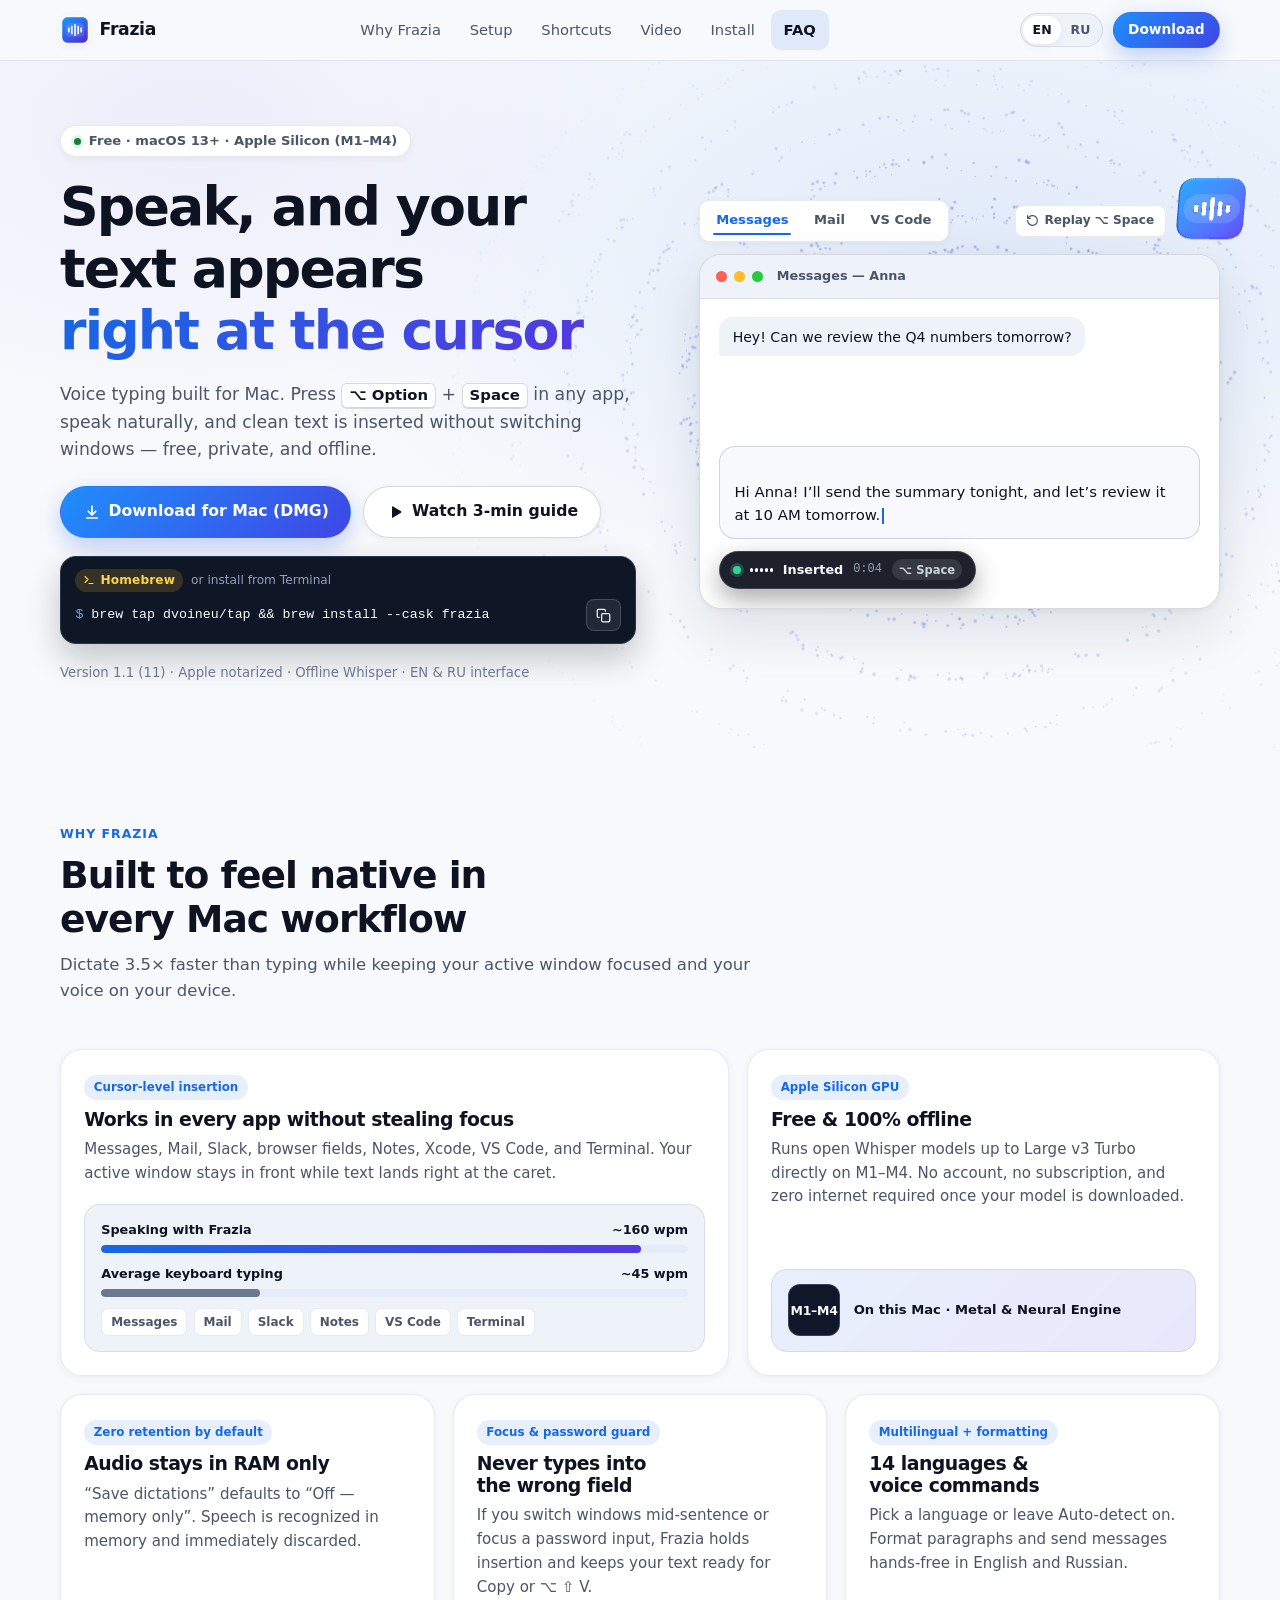
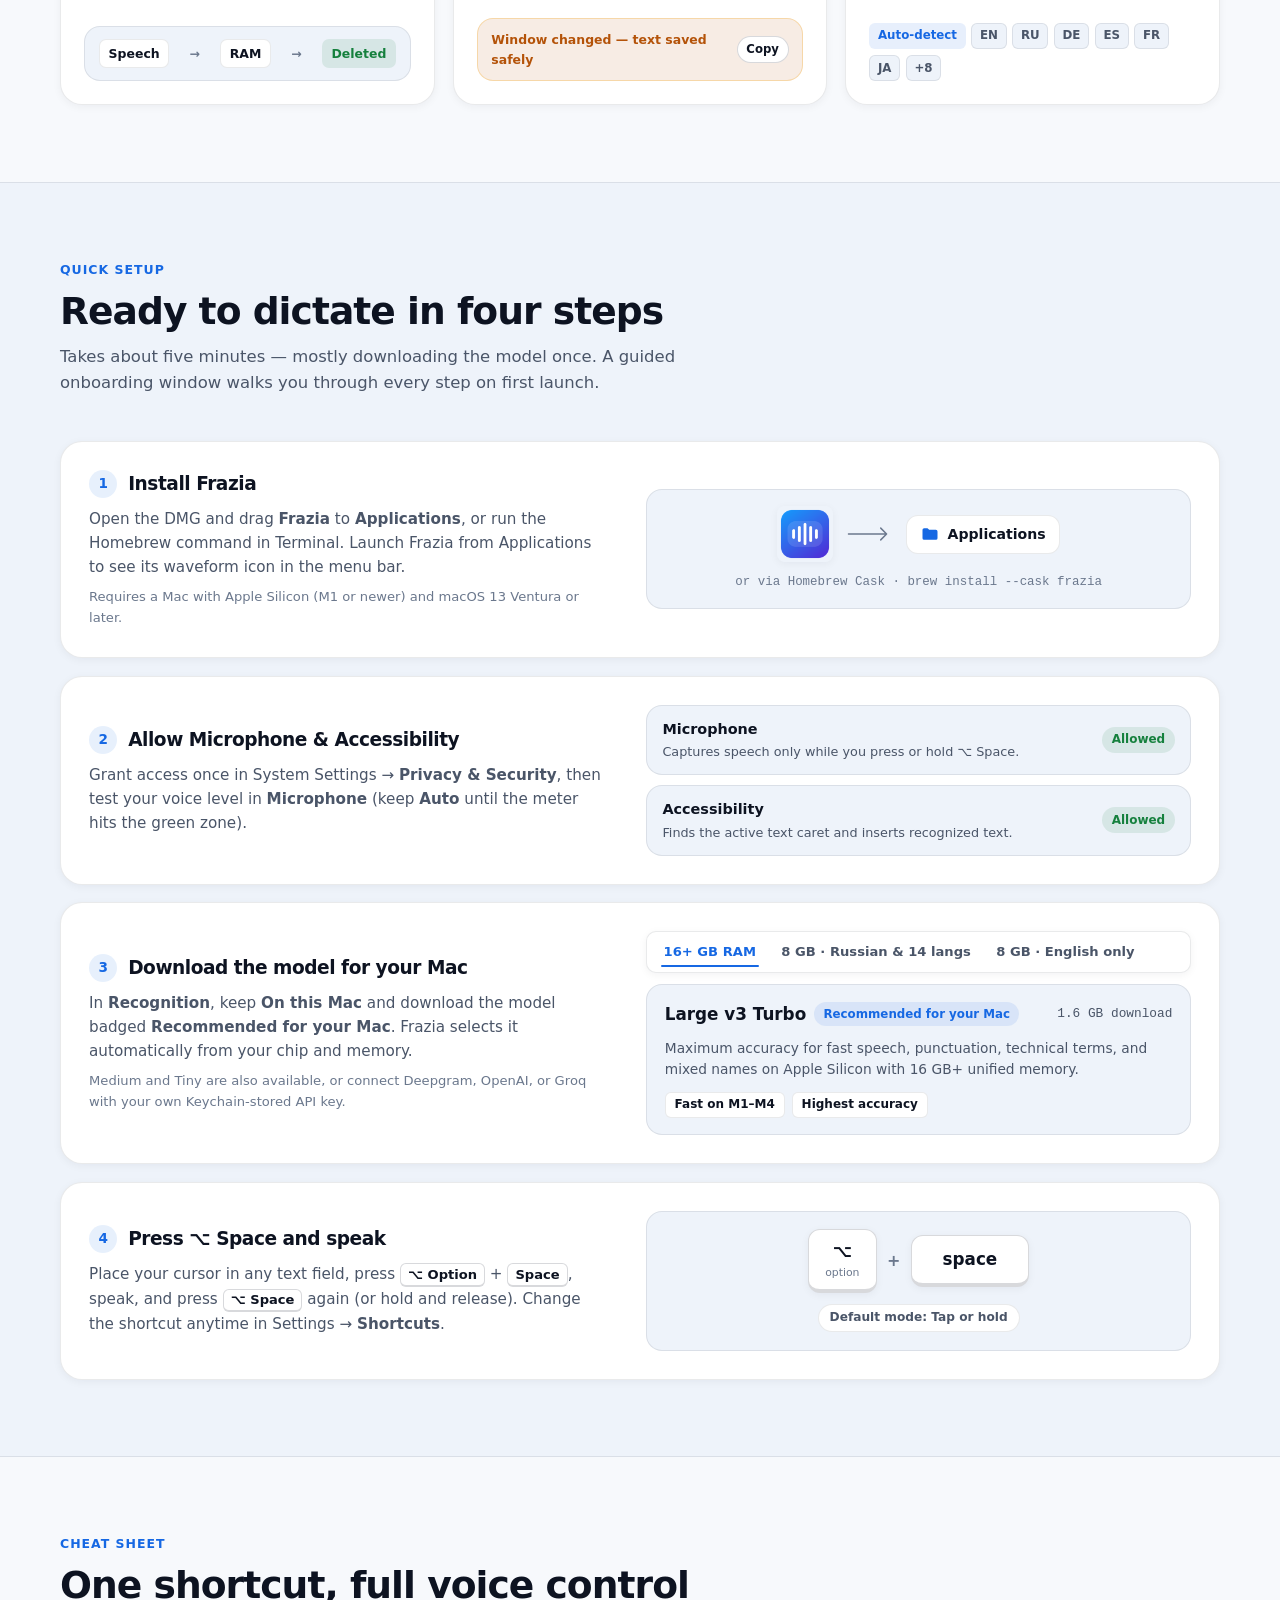
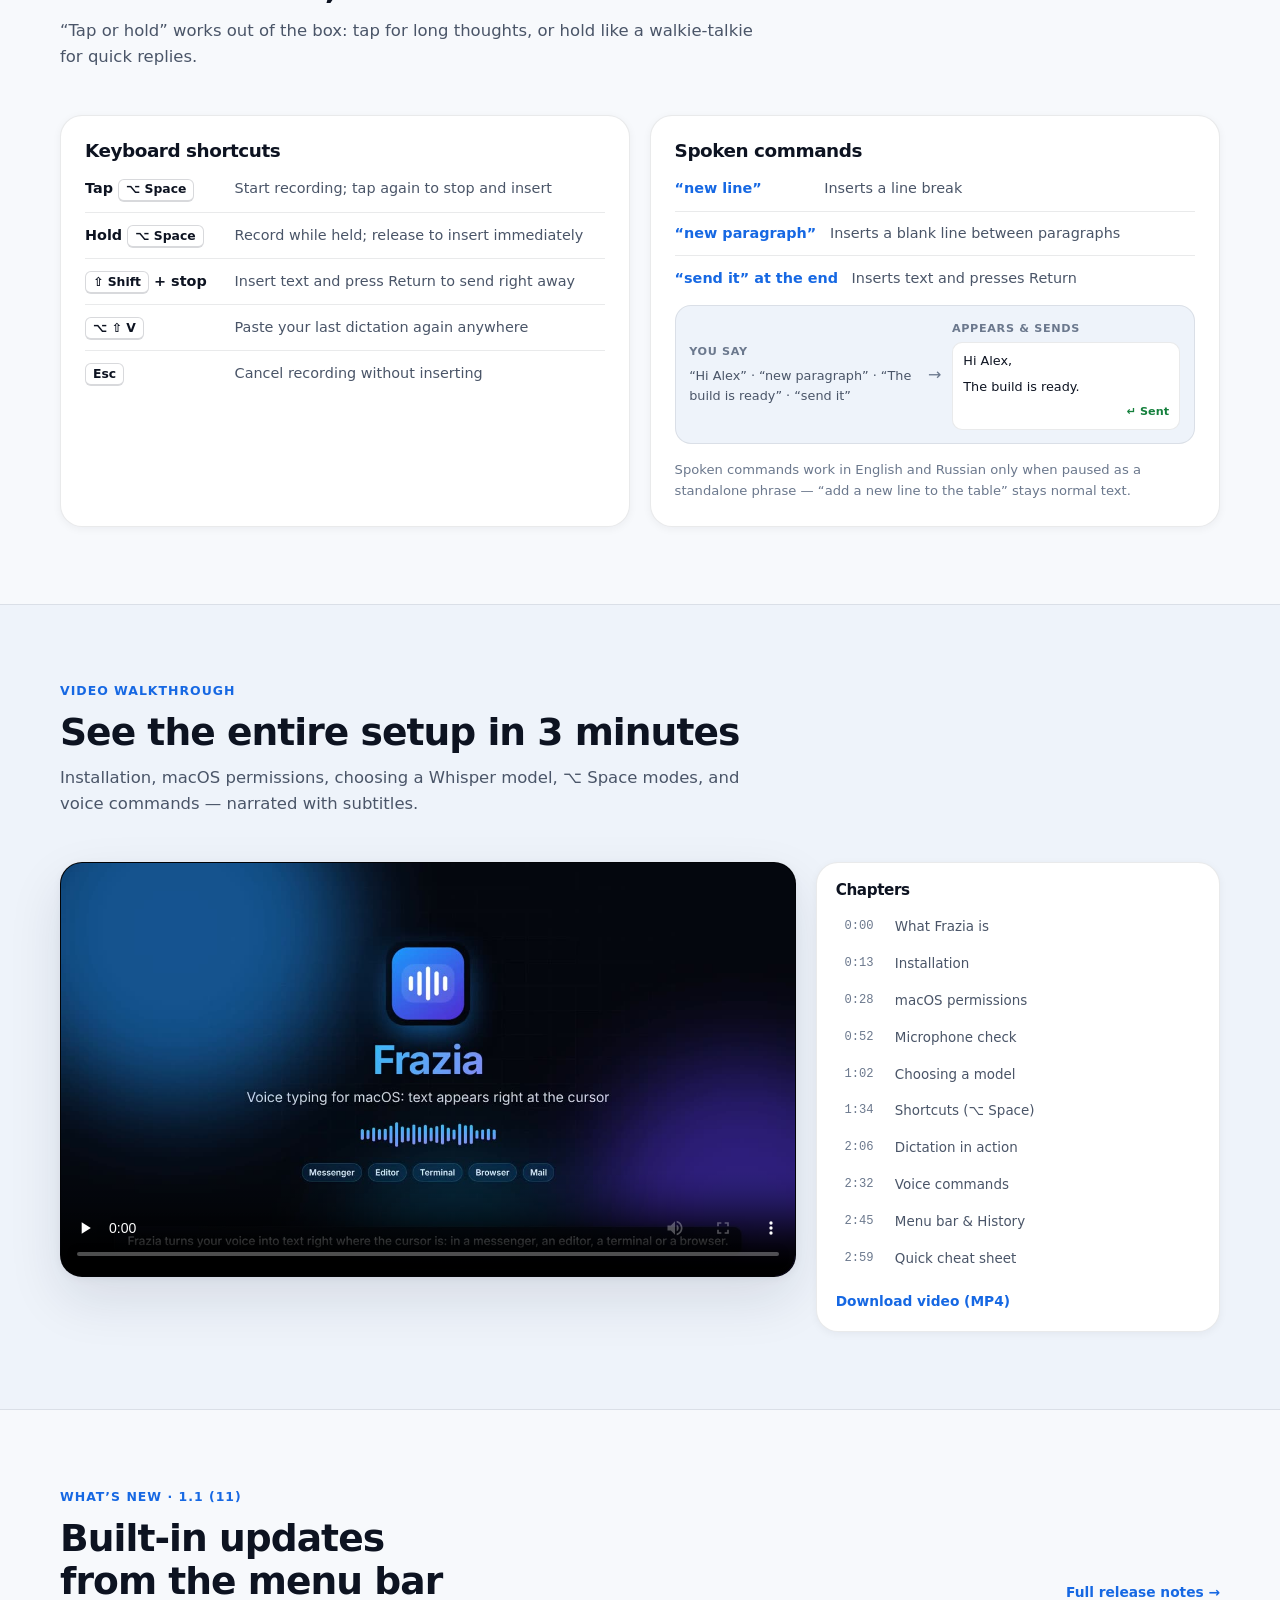
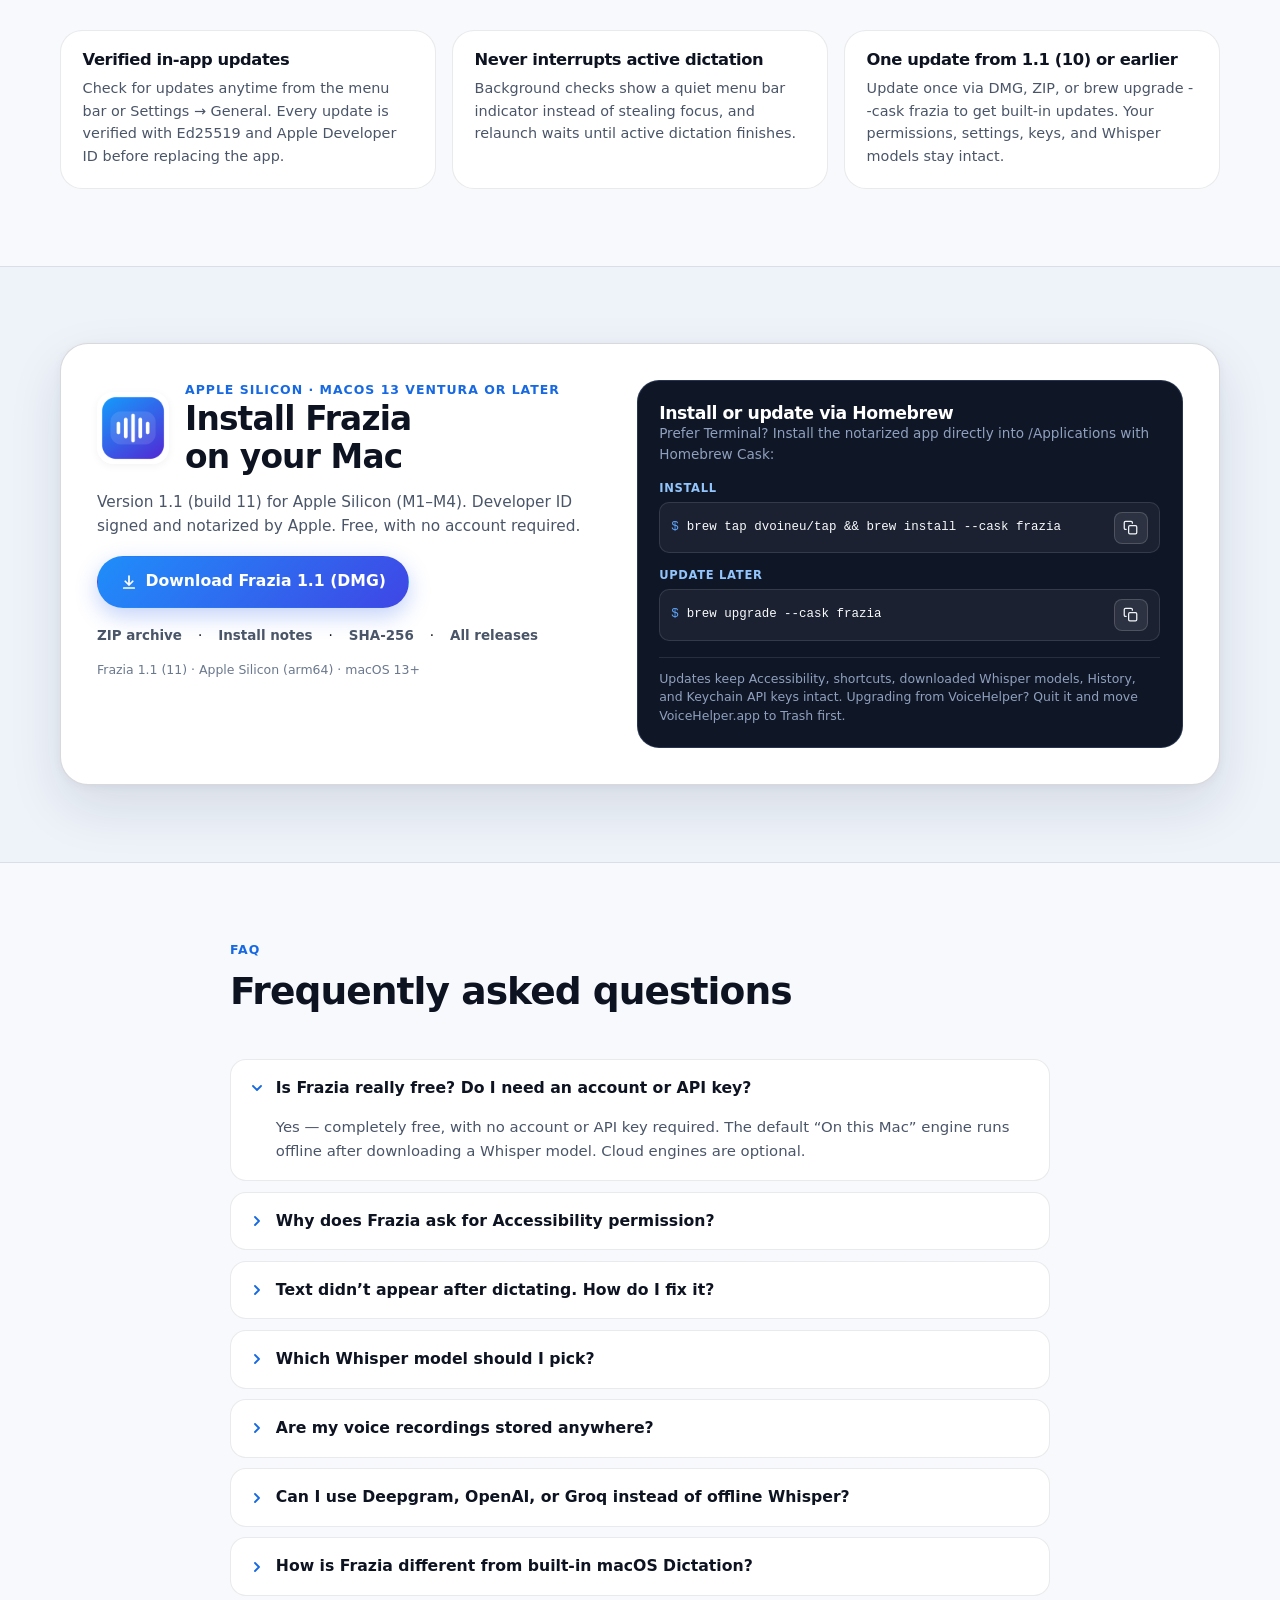
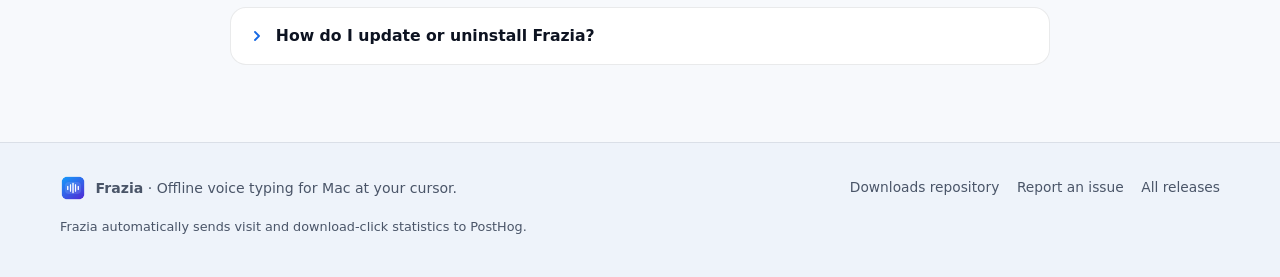
==== commit 4d183da7: "chore(release): link Frazia 1.1 build 11 and publish appcast" ====
--- a/site/index.html
+++ b/site/index.html
@@ -55,10 +55,10 @@
         "name": "Frazia",
         "operatingSystem": "macOS 13.0+",
         "applicationCategory": "UtilitiesApplication",
-        "softwareVersion": "1.1 (10)",
+        "softwareVersion": "1.1 (11)",
         "identifier": "dev.voicehelper.VoiceHelper",
         "url": "https://dvoineu.github.io/Frazia/",
-        "downloadUrl": "https://github.com/dvoineu/VoiceHelper-downloads/releases/download/v1.1-build.10/Frazia-1.1-10-arm64.dmg",
+        "downloadUrl": "https://github.com/dvoineu/VoiceHelper-downloads/releases/download/v1.1-build.11/Frazia-1.1-11-arm64.dmg",
         "description": "Free voice typing for macOS 13+ on Apple Silicon. Press Option-Space in any app, speak, and text is inserted at the cursor. Install via notarized DMG or Homebrew Cask.",
         "featureList": [
           "Option-Space shortcut: tap to start and stop, or hold while speaking",
@@ -101,7 +101,7 @@
           { "@type": "Question", "name": "Why does Frazia ask for Accessibility permission?", "acceptedAnswer": { "@type": "Answer", "text": "macOS requires Accessibility for any utility that locates the active text caret and inserts text into another app’s window. Without it, you can still dictate and copy results from History." } },
           { "@type": "Question", "name": "Which Whisper model should I pick?", "acceptedAnswer": { "@type": "Answer", "text": "Pick the model marked “Recommended for your Mac”. On Apple Silicon with 16 GB+ RAM, that is Large v3 Turbo. On 8 GB Macs, Frazia recommends Small for Russian and multilingual speech, or Base for English." } },
           { "@type": "Question", "name": "Are my voice recordings stored anywhere?", "acceptedAnswer": { "@type": "Answer", "text": "Not by default. “Save dictations” is set to “Off — memory only”, so audio lives in RAM during recognition and is immediately erased." } },
-          { "@type": "Question", "name": "How do I update or uninstall Frazia?", "acceptedAnswer": { "@type": "Answer", "text": "Quit Frazia and run brew upgrade --cask frazia, or drag the new Frazia.app into Applications and click Replace." } }
+          { "@type": "Question", "name": "How do I update or uninstall Frazia?", "acceptedAnswer": { "@type": "Answer", "text": "Choose Check for Updates… from the Frazia menu bar icon, run brew upgrade --cask frazia, or drag the new Frazia.app into Applications and click Replace." } }
         ]
       }
     ]
@@ -164,7 +164,7 @@
           <p class="lead" data-i18n-html="heroLead">Voice typing built for Mac. Press <kbd>⌥ Option</kbd> + <kbd>Space</kbd> in any app, speak naturally, and clean text is inserted without switching windows — free, private, and offline.</p>
 
           <div class="cta-row">
-            <a href="https://github.com/dvoineu/VoiceHelper-downloads/releases/download/v1.1-build.10/Frazia-1.1-10-arm64.dmg" class="btn btn-primary btn-large" data-release="dmg">
+            <a href="https://github.com/dvoineu/VoiceHelper-downloads/releases/download/v1.1-build.11/Frazia-1.1-11-arm64.dmg" class="btn btn-primary btn-large" data-release="dmg">
               <svg aria-hidden="true" width="18" height="18" viewBox="0 0 24 24" fill="none" stroke="currentColor" stroke-width="2.3" stroke-linecap="round" stroke-linejoin="round"><path d="M12 4v12m0 0-5-5m5 5 5-5M5 20h14"/></svg>
               <span data-i18n="heroDownloadPrimary">Download for Mac (DMG)</span>
             </a>
@@ -204,7 +204,7 @@
             </div>
           </div>
 
-          <p class="hero-meta" data-i18n="heroMeta">Version 1.1 (10) · Apple notarized · Offline Whisper · EN &amp; RU interface</p>
+          <p class="hero-meta" data-i18n="heroMeta">Version 1.1 (11) · Apple notarized · Offline Whisper · EN &amp; RU interface</p>
         </div>
 
         <figure class="demo-stage" id="demo-stage" aria-label="Interactive example: dictating with Frazia across Mac apps" data-i18n-aria-label="demoLabel">
@@ -597,24 +597,24 @@
       <div class="container">
         <div class="whats-new-head">
           <div class="section-head" style="margin-block-end:0">
-            <p class="kicker" data-i18n="newKicker">What’s new · 1.1 (10)</p>
-            <h2 id="whats-new-title" data-i18n="newTitle">Usage analytics enabled by default</h2>
-          </div>
-          <a class="text-link" href="https://github.com/dvoineu/VoiceHelper-downloads/releases/tag/v1.1-build.10" data-release="notes" data-i18n="newFullNotes">Full release notes →</a>
+            <p class="kicker" data-i18n="newKicker">What’s new · 1.1 (11)</p>
+            <h2 id="whats-new-title" data-i18n="newTitle">Built-in updates from the menu bar</h2>
+          </div>
+          <a class="text-link" href="https://github.com/dvoineu/VoiceHelper-downloads/releases/tag/v1.1-build.11" data-release="notes" data-i18n="newFullNotes">Full release notes →</a>
         </div>
 
         <ul class="news-grid">
           <li class="news-card">
-            <h3 data-i18n="newSetupTitle">Automatic usage statistics</h3>
-            <p data-i18n="newSetupBody">Setup, dictation outcomes, and errors are counted automatically, including when analytics was previously disabled.</p>
+            <h3 data-i18n="newSetupTitle">Verified in-app updates</h3>
+            <p data-i18n="newSetupBody">Check for updates anytime from the menu bar or Settings → General. Every update is verified with Ed25519 and Apple Developer ID before replacing the app.</p>
           </li>
           <li class="news-card">
-            <h3 data-i18n="newTrialTitle">Audio and text stay out of analytics</h3>
-            <p data-i18n="newTrialBody">Only limited usage statistics are sent to PostHog. Audio recordings and dictation text are not included.</p>
+            <h3 data-i18n="newTrialTitle">Never interrupts active dictation</h3>
+            <p data-i18n="newTrialBody">Background checks show a quiet menu bar indicator instead of stealing focus, and relaunch waits until active dictation finishes.</p>
           </li>
           <li class="news-card">
-            <h3 data-i18n="newModelTitle">Update and keep your settings</h3>
-            <p data-i18n="newModelBody">Update via DMG, ZIP, or Homebrew, then relaunch Frazia. Your settings, keys, and downloaded models keep their existing locations.</p>
+            <h3 data-i18n="newModelTitle">One update from 1.1 (10) or earlier</h3>
+            <p data-i18n="newModelBody">Update once via DMG, ZIP, or brew upgrade --cask frazia to get built-in updates. Your permissions, settings, keys, and Whisper models stay intact.</p>
           </li>
         </ul>
       </div>
@@ -633,26 +633,26 @@
               </div>
             </div>
 
-            <p class="download-desc" data-i18n="dlDesc">Version 1.1 (build 10) for Apple Silicon (M1–M4). Developer ID signed and notarized by Apple. Free, with no account required.</p>
+            <p class="download-desc" data-i18n="dlDesc">Version 1.1 (build 11) for Apple Silicon (M1–M4). Developer ID signed and notarized by Apple. Free, with no account required.</p>
 
             <div class="cta-row">
-              <a href="https://github.com/dvoineu/VoiceHelper-downloads/releases/download/v1.1-build.10/Frazia-1.1-10-arm64.dmg" class="btn btn-primary btn-large" data-release="dmg">
+              <a href="https://github.com/dvoineu/VoiceHelper-downloads/releases/download/v1.1-build.11/Frazia-1.1-11-arm64.dmg" class="btn btn-primary btn-large" data-release="dmg">
                 <svg aria-hidden="true" width="18" height="18" viewBox="0 0 24 24" fill="none" stroke="currentColor" stroke-width="2.3" stroke-linecap="round" stroke-linejoin="round"><path d="M12 4v12m0 0-5-5m5 5 5-5M5 20h14"/></svg>
                 <span data-i18n="dlBtnDmg">Download Frazia 1.1 (DMG)</span>
               </a>
             </div>
 
             <p class="download-links">
-              <a href="https://github.com/dvoineu/VoiceHelper-downloads/releases/download/v1.1-build.10/Frazia-1.1-10-arm64.zip" data-release="zip" data-i18n="dlBtnZip">ZIP archive</a>
+              <a href="https://github.com/dvoineu/VoiceHelper-downloads/releases/download/v1.1-build.11/Frazia-1.1-11-arm64.zip" data-release="zip" data-i18n="dlBtnZip">ZIP archive</a>
               <span aria-hidden="true">·</span>
-              <a href="https://github.com/dvoineu/VoiceHelper-downloads/releases/download/v1.1-build.10/INSTALL.txt" data-release="install" data-i18n="dlInstall">Install notes</a>
+              <a href="https://github.com/dvoineu/VoiceHelper-downloads/releases/download/v1.1-build.11/INSTALL.txt" data-release="install" data-i18n="dlInstall">Install notes</a>
               <span aria-hidden="true">·</span>
-              <a href="https://github.com/dvoineu/VoiceHelper-downloads/releases/download/v1.1-build.10/SHA256SUMS" data-release="checksums" data-i18n="dlChecksums">SHA-256</a>
+              <a href="https://github.com/dvoineu/VoiceHelper-downloads/releases/download/v1.1-build.11/SHA256SUMS" data-release="checksums" data-i18n="dlChecksums">SHA-256</a>
               <span aria-hidden="true">·</span>
               <a href="https://github.com/dvoineu/VoiceHelper-downloads/releases" data-i18n="dlVersions">All releases</a>
             </p>
 
-            <p class="version-line">Frazia <span data-release="label">1.1 (10)</span> · Apple Silicon (arm64) · macOS 13+</p>
+            <p class="version-line">Frazia <span data-release="label">1.1 (11)</span> · Apple Silicon (arm64) · macOS 13+</p>
           </div>
 
           <div class="download-brew-panel">
@@ -756,7 +756,7 @@
           </details>
           <details class="faq-item">
             <summary data-i18n="faqQ8">How do I update or uninstall Frazia?</summary>
-            <p class="faq-answer" data-i18n="faqA8">Quit Frazia and run brew upgrade --cask frazia, or drag the new Frazia.app into Applications and click Replace — your permissions, models, and settings stay saved. Always launch Frazia from Applications, not the mounted DMG. To uninstall, quit Frazia and move it to the Trash.</p>
+            <p class="faq-answer" data-i18n="faqA8">Click the Frazia icon in the menu bar and choose Check for Updates…, run brew upgrade --cask frazia, or drag the new Frazia.app into Applications and click Replace — your permissions, models, and settings stay saved. Always launch Frazia from Applications, not the mounted DMG. To uninstall, quit Frazia and move it to the Trash.</p>
           </details>
         </div>
       </div>
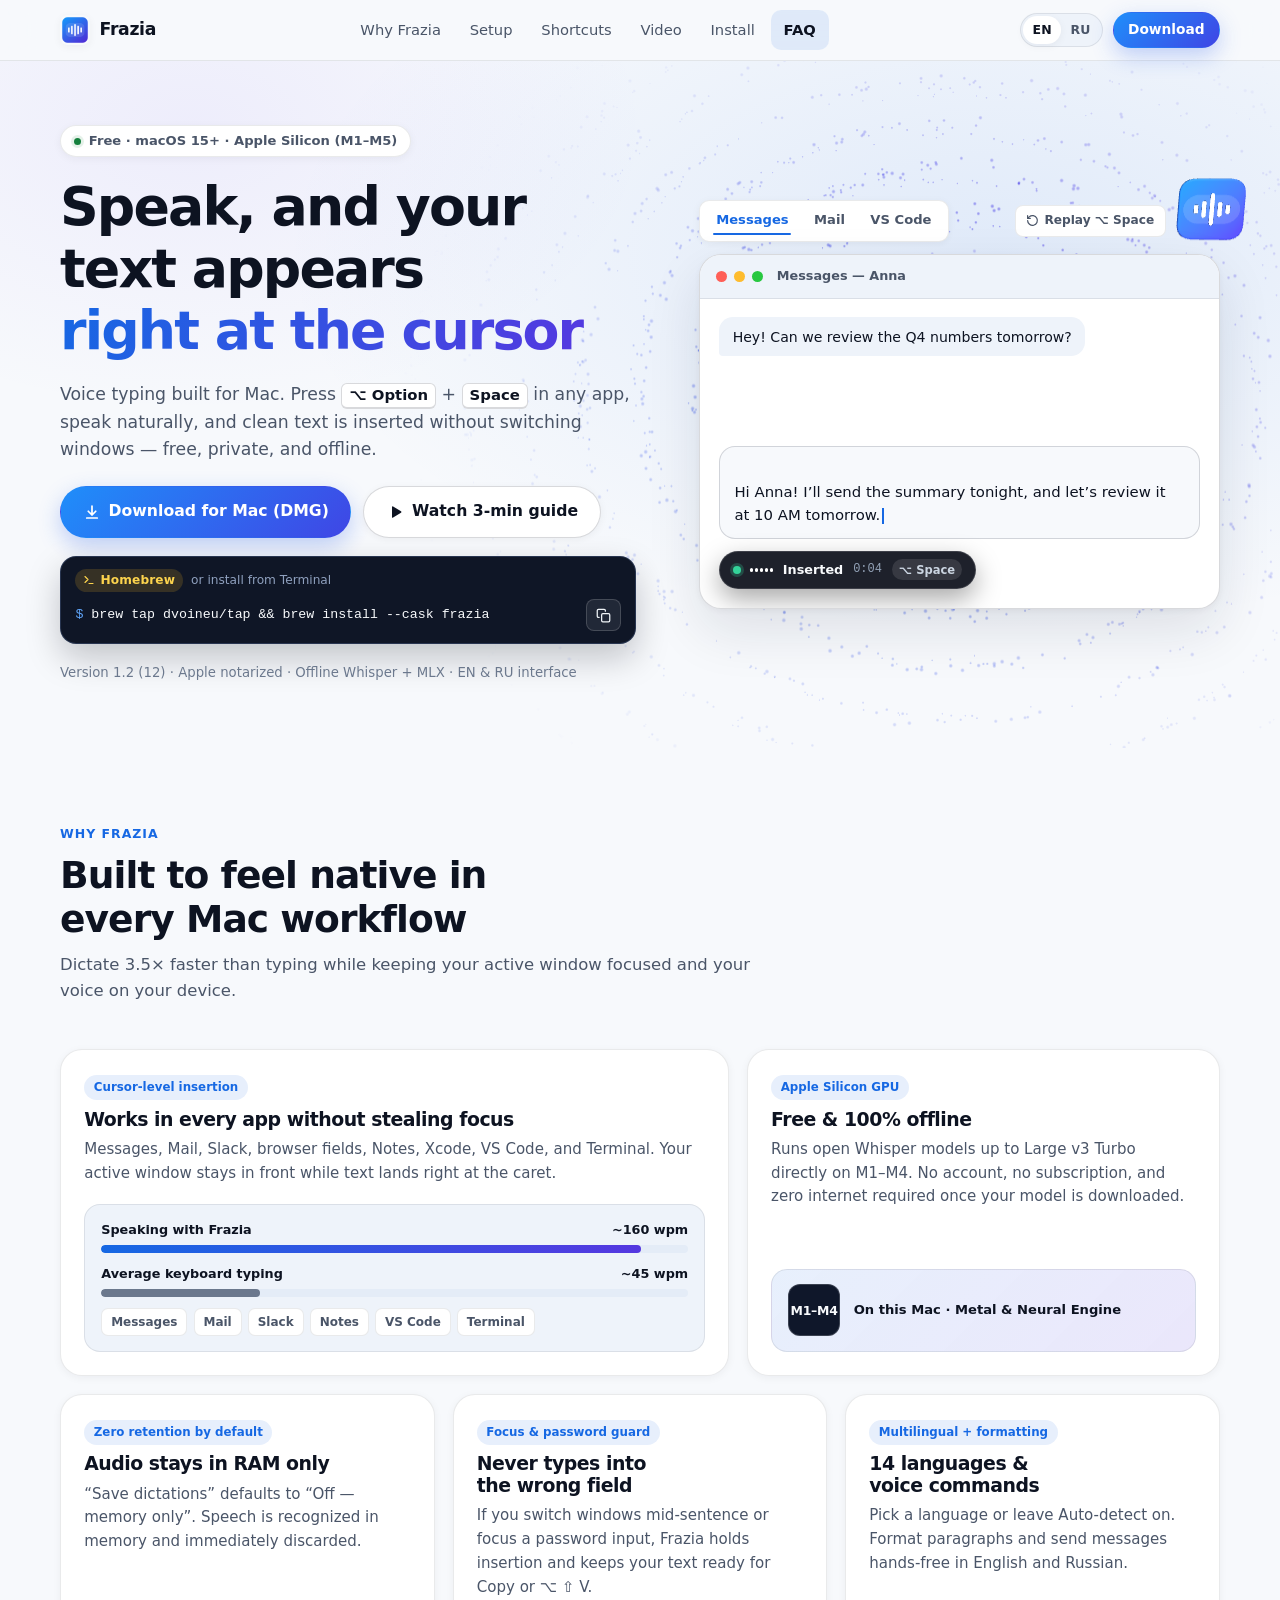
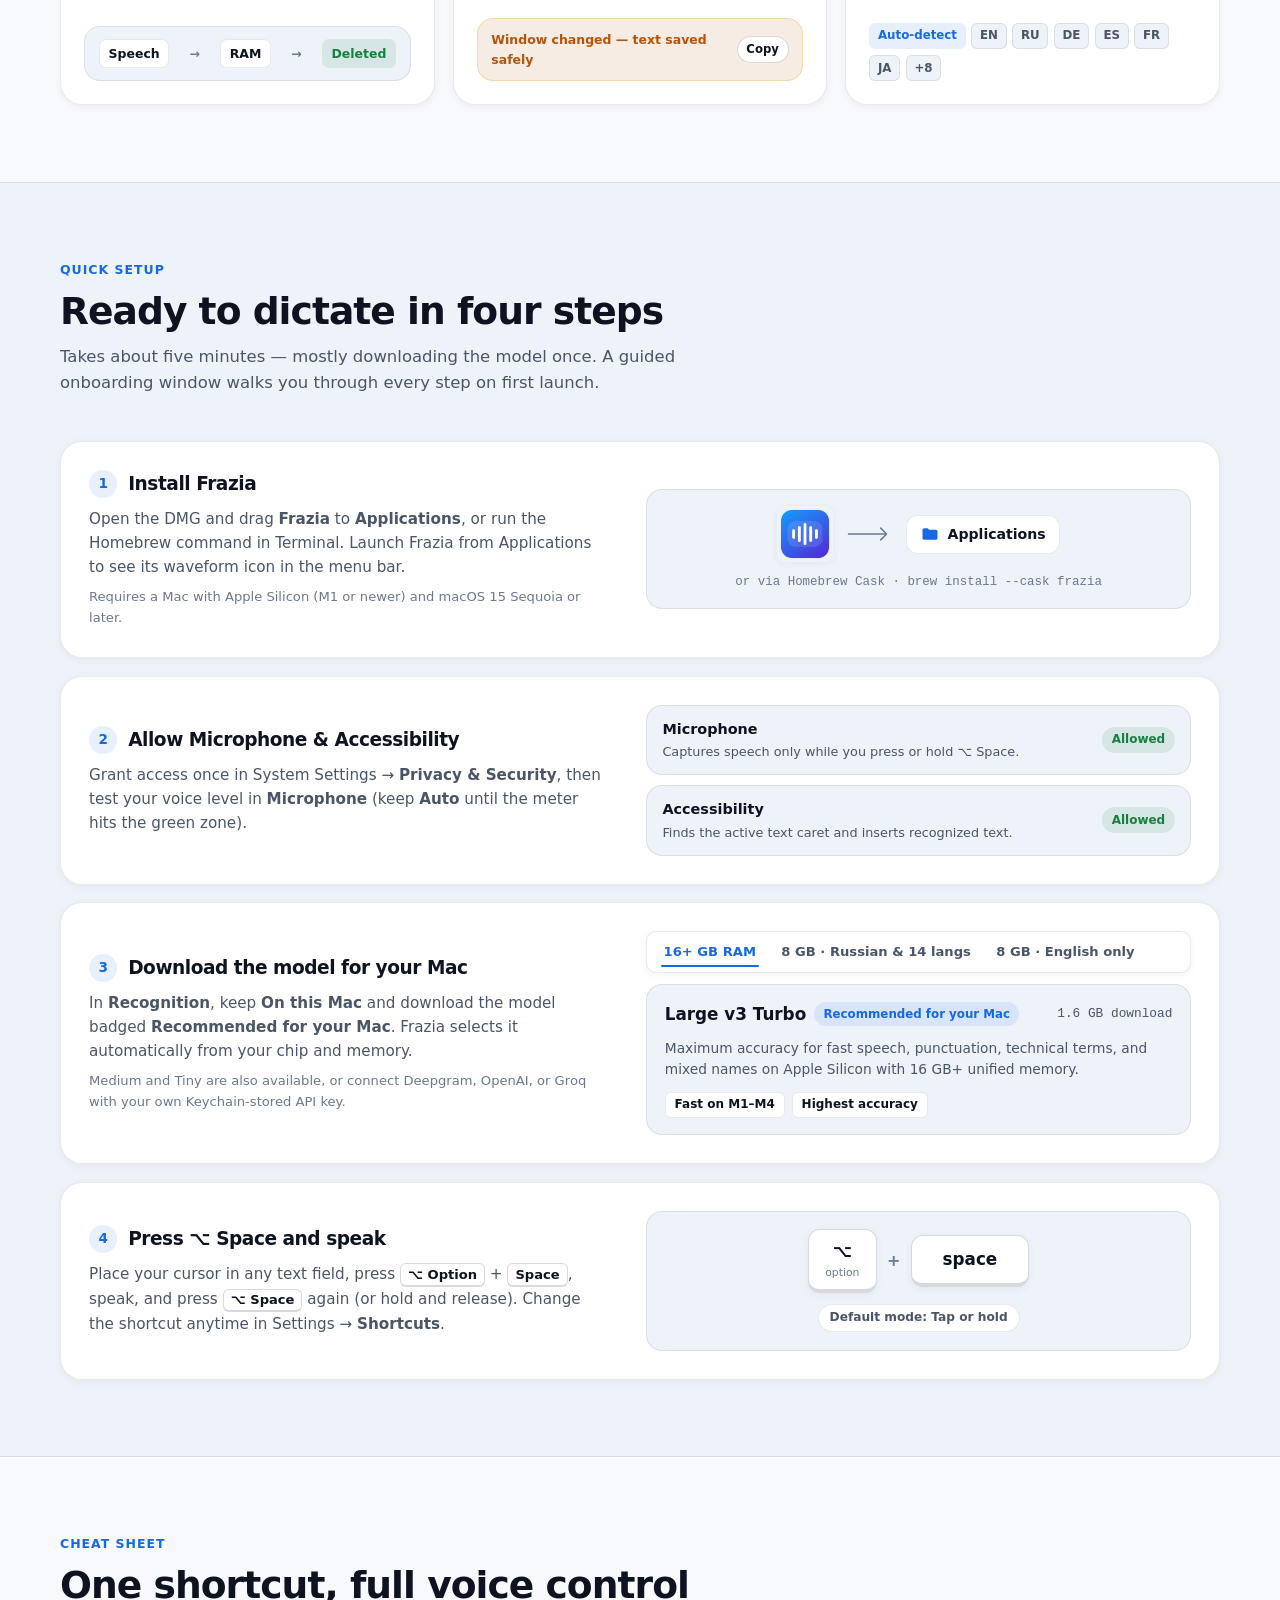
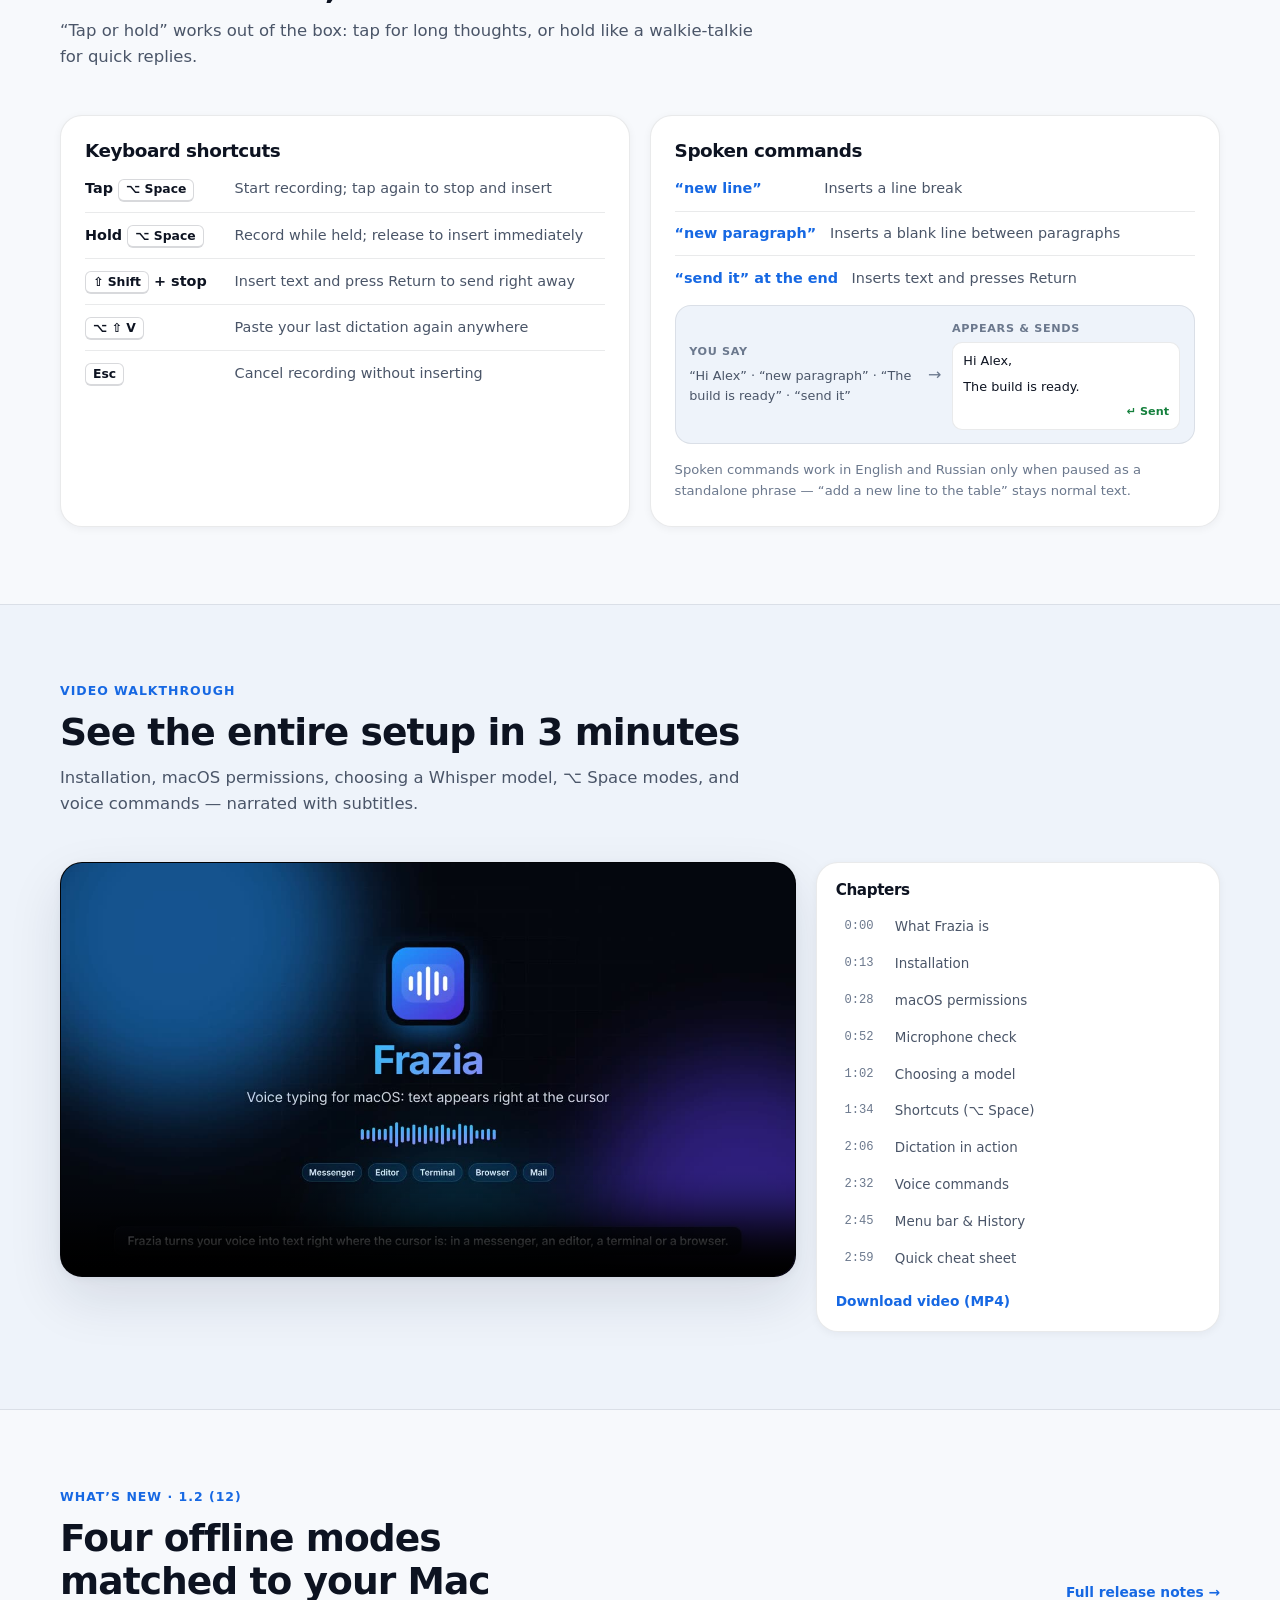
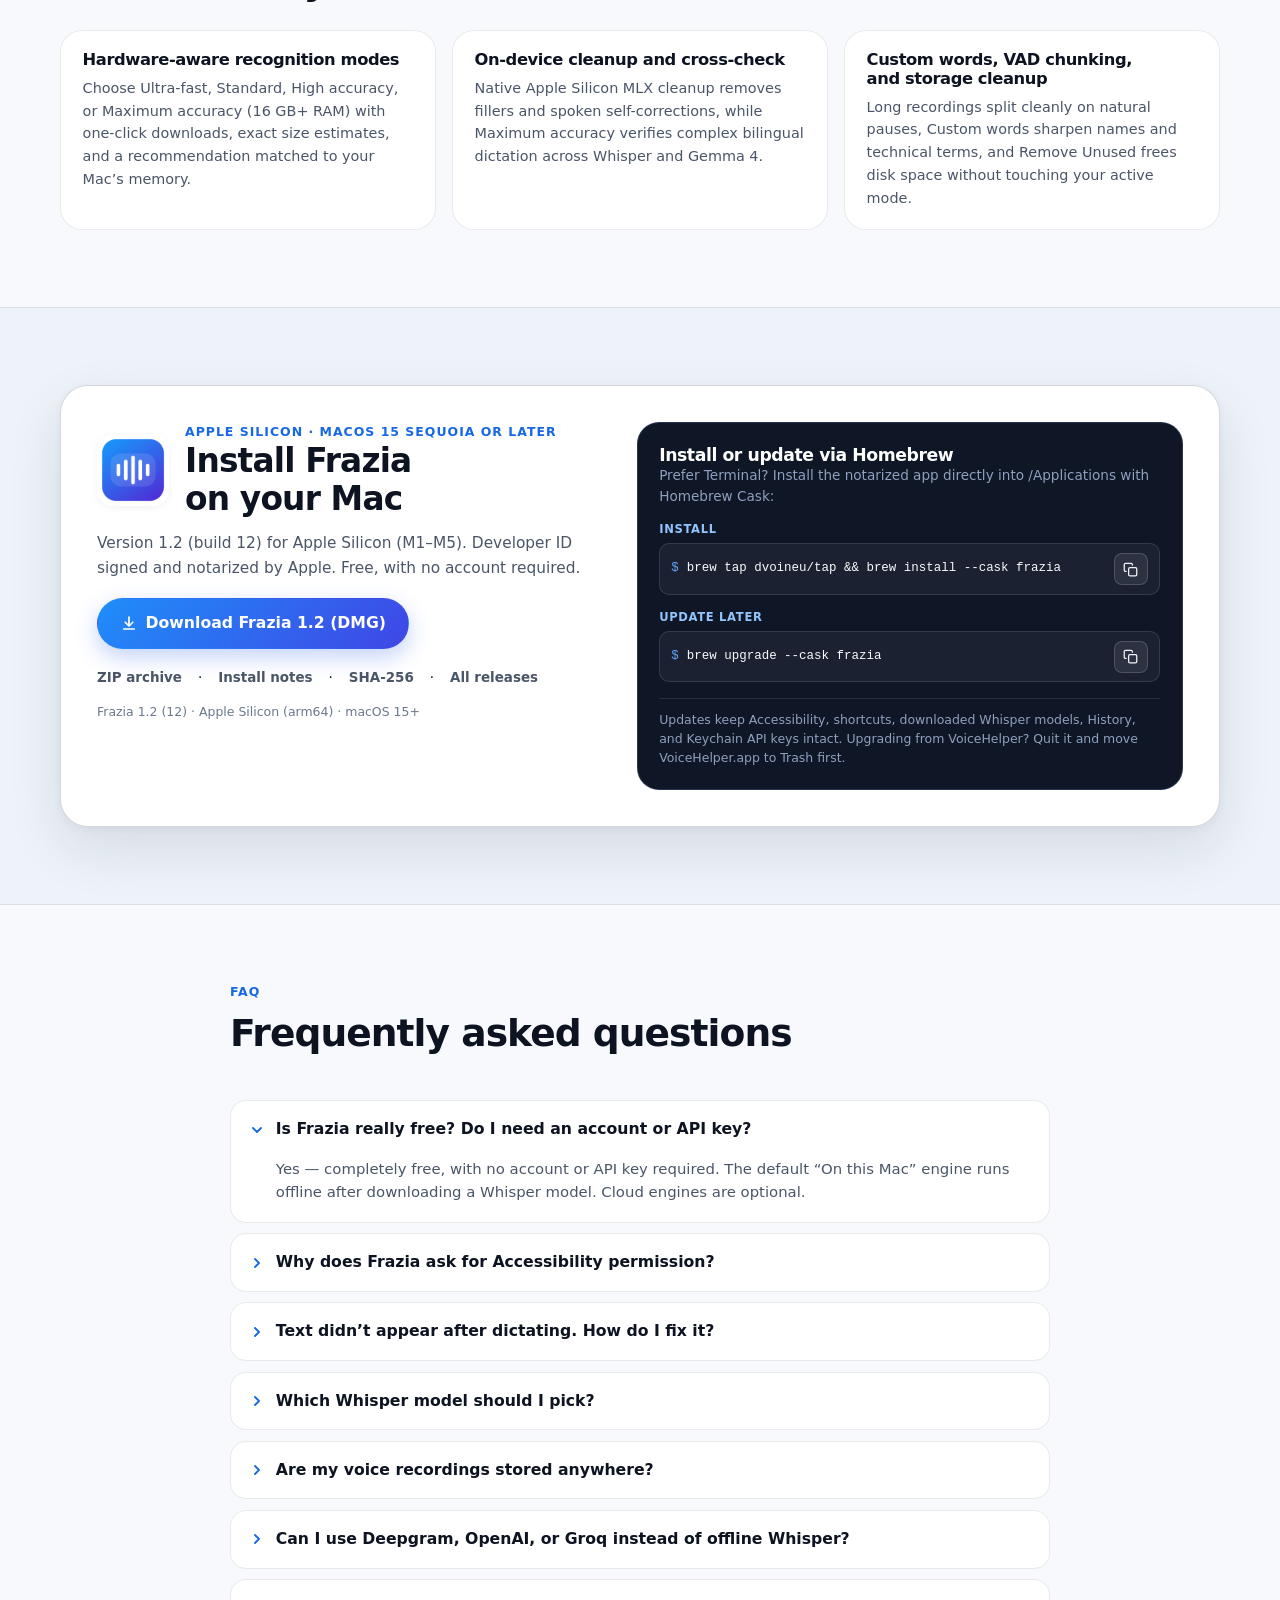
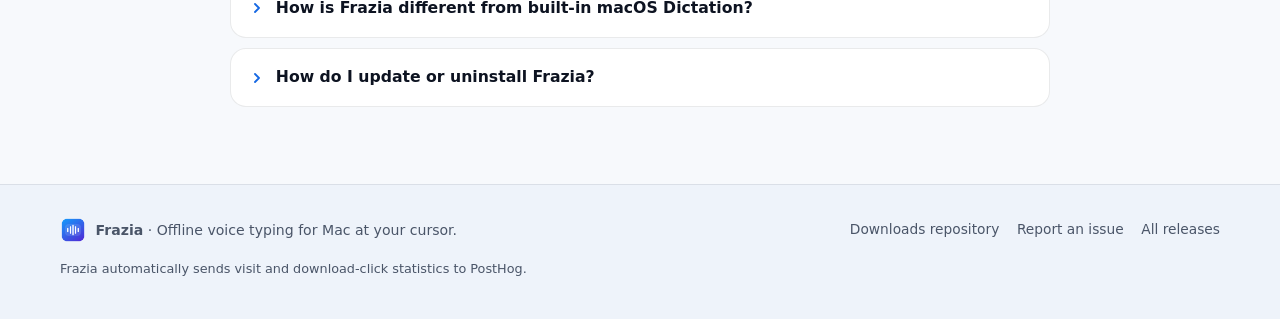
==== commit 2d8a5bba: "chore(release): publish Frazia 1.2 (12) website and signed Sparkle appcast" ====
--- a/site/index.html
+++ b/site/index.html
@@ -53,21 +53,21 @@
         "@type": "SoftwareApplication",
         "@id": "https://dvoineu.github.io/Frazia/#software",
         "name": "Frazia",
-        "operatingSystem": "macOS 13.0+",
+        "operatingSystem": "macOS 15.0+",
         "applicationCategory": "UtilitiesApplication",
-        "softwareVersion": "1.1 (11)",
+        "softwareVersion": "1.2 (12)",
         "identifier": "dev.voicehelper.VoiceHelper",
         "url": "https://dvoineu.github.io/Frazia/",
-        "downloadUrl": "https://github.com/dvoineu/VoiceHelper-downloads/releases/download/v1.1-build.11/Frazia-1.1-11-arm64.dmg",
-        "description": "Free voice typing for macOS 13+ on Apple Silicon. Press Option-Space in any app, speak, and text is inserted at the cursor. Install via notarized DMG or Homebrew Cask.",
+        "downloadUrl": "https://github.com/dvoineu/VoiceHelper-downloads/releases/download/v1.2-build.12/Frazia-1.2-12-arm64.dmg",
+        "description": "Free voice typing for macOS 15+ on Apple Silicon. Press Option-Space in any app, speak, and text is inserted at the cursor. Install via notarized DMG or Homebrew Cask.",
         "featureList": [
           "Option-Space shortcut: tap to start and stop, or hold while speaking",
           "Text inserted at the cursor in any app without taking focus",
-          "Free offline Whisper recognition on Apple Silicon, up to Large v3 Turbo",
+          "Four hardware-aware offline recognition modes with Whisper Large v3 Turbo, MLX cleanup, and Gemma 4 cross-check",
           "Install via notarized DMG or Homebrew (brew tap dvoineu/tap && brew install --cask frazia)",
           "Voice commands: new line, new paragraph, send it",
           "Audio kept in memory only by default",
-          "14 dictation languages and Auto-detect"
+          "14 dictation languages, Auto-detect, and Custom words"
         ],
         "offers": { "@type": "Offer", "price": "0", "priceCurrency": "USD", "availability": "https://schema.org/InStock" }
       },
@@ -156,7 +156,7 @@
       <canvas class="hero-canvas" id="hero-canvas" aria-hidden="true"></canvas>
       <div class="container hero-grid">
         <div class="hero-copy">
-          <p class="eyebrow" data-i18n="heroEyebrow">Free · macOS 13+ · Apple Silicon (M1–M4)</p>
+          <p class="eyebrow" data-i18n="heroEyebrow">Free · macOS 15+ · Apple Silicon (M1–M5)</p>
           <h1>
             <span data-i18n="heroTitlePrefix">Speak, and your text appears</span>
             <span class="gradient-text" data-i18n="heroTitleHighlight">right at the cursor</span>
@@ -164,7 +164,7 @@
           <p class="lead" data-i18n-html="heroLead">Voice typing built for Mac. Press <kbd>⌥ Option</kbd> + <kbd>Space</kbd> in any app, speak naturally, and clean text is inserted without switching windows — free, private, and offline.</p>
 
           <div class="cta-row">
-            <a href="https://github.com/dvoineu/VoiceHelper-downloads/releases/download/v1.1-build.11/Frazia-1.1-11-arm64.dmg" class="btn btn-primary btn-large" data-release="dmg">
+            <a href="https://github.com/dvoineu/VoiceHelper-downloads/releases/download/v1.2-build.12/Frazia-1.2-12-arm64.dmg" class="btn btn-primary btn-large" data-release="dmg">
               <svg aria-hidden="true" width="18" height="18" viewBox="0 0 24 24" fill="none" stroke="currentColor" stroke-width="2.3" stroke-linecap="round" stroke-linejoin="round"><path d="M12 4v12m0 0-5-5m5 5 5-5M5 20h14"/></svg>
               <span data-i18n="heroDownloadPrimary">Download for Mac (DMG)</span>
             </a>
@@ -204,7 +204,7 @@
             </div>
           </div>
 
-          <p class="hero-meta" data-i18n="heroMeta">Version 1.1 (11) · Apple notarized · Offline Whisper · EN &amp; RU interface</p>
+          <p class="hero-meta" data-i18n="heroMeta">Version 1.2 (12) · Apple notarized · Offline Whisper + MLX · EN &amp; RU interface</p>
         </div>
 
         <figure class="demo-stage" id="demo-stage" aria-label="Interactive example: dictating with Frazia across Mac apps" data-i18n-aria-label="demoLabel">
@@ -379,7 +379,7 @@
             <div class="step-copy">
               <h3 class="step-heading" data-i18n="step1Title">Install Frazia</h3>
               <p class="step-body" data-i18n-html="step1Body">Open the DMG and drag <strong>Frazia</strong> to <strong>Applications</strong>, or run the Homebrew command in Terminal. Launch Frazia from Applications to see its waveform icon in the menu bar.</p>
-              <p class="step-note" data-i18n="step1Note">Requires a Mac with Apple Silicon (M1 or newer) and macOS 13 Ventura or later.</p>
+              <p class="step-note" data-i18n="step1Note">Requires a Mac with Apple Silicon (M1 or newer) and macOS 15 Sequoia or later.</p>
             </div>
             <div class="install-box" aria-hidden="true">
               <div class="install-drag">
@@ -597,24 +597,24 @@
       <div class="container">
         <div class="whats-new-head">
           <div class="section-head" style="margin-block-end:0">
-            <p class="kicker" data-i18n="newKicker">What’s new · 1.1 (11)</p>
-            <h2 id="whats-new-title" data-i18n="newTitle">Built-in updates from the menu bar</h2>
-          </div>
-          <a class="text-link" href="https://github.com/dvoineu/VoiceHelper-downloads/releases/tag/v1.1-build.11" data-release="notes" data-i18n="newFullNotes">Full release notes →</a>
+            <p class="kicker" data-i18n="newKicker">What’s new · 1.2 (12)</p>
+            <h2 id="whats-new-title" data-i18n="newTitle">Four offline modes matched to your Mac</h2>
+          </div>
+          <a class="text-link" href="https://github.com/dvoineu/VoiceHelper-downloads/releases/tag/v1.2-build.12" data-release="notes" data-i18n="newFullNotes">Full release notes →</a>
         </div>
 
         <ul class="news-grid">
           <li class="news-card">
-            <h3 data-i18n="newSetupTitle">Verified in-app updates</h3>
-            <p data-i18n="newSetupBody">Check for updates anytime from the menu bar or Settings → General. Every update is verified with Ed25519 and Apple Developer ID before replacing the app.</p>
+            <h3 data-i18n="newSetupTitle">Hardware-aware recognition modes</h3>
+            <p data-i18n="newSetupBody">Choose Ultra-fast, Standard, High accuracy, or Maximum accuracy (16 GB+ RAM) with one-click downloads, exact size estimates, and a recommendation matched to your Mac’s memory.</p>
           </li>
           <li class="news-card">
-            <h3 data-i18n="newTrialTitle">Never interrupts active dictation</h3>
-            <p data-i18n="newTrialBody">Background checks show a quiet menu bar indicator instead of stealing focus, and relaunch waits until active dictation finishes.</p>
+            <h3 data-i18n="newTrialTitle">On-device cleanup and cross-check</h3>
+            <p data-i18n="newTrialBody">Native Apple Silicon MLX cleanup removes fillers and spoken self-corrections, while Maximum accuracy verifies complex bilingual dictation across Whisper and Gemma 4.</p>
           </li>
           <li class="news-card">
-            <h3 data-i18n="newModelTitle">One update from 1.1 (10) or earlier</h3>
-            <p data-i18n="newModelBody">Update once via DMG, ZIP, or brew upgrade --cask frazia to get built-in updates. Your permissions, settings, keys, and Whisper models stay intact.</p>
+            <h3 data-i18n="newModelTitle">Custom words, VAD chunking, and storage cleanup</h3>
+            <p data-i18n="newModelBody">Long recordings split cleanly on natural pauses, Custom words sharpen names and technical terms, and Remove Unused frees disk space without touching your active mode.</p>
           </li>
         </ul>
       </div>
@@ -628,31 +628,31 @@
             <div class="download-app-row">
               <img src="./assets/icon-192.png" alt="Frazia app icon" width="72" height="72" loading="lazy" class="download-icon">
               <div>
-                <p class="kicker" data-i18n="dlKicker">Apple Silicon · macOS 13 Ventura or later</p>
+                <p class="kicker" data-i18n="dlKicker">Apple Silicon · macOS 15 Sequoia or later</p>
                 <h2 data-i18n="dlTitle">Install Frazia on your Mac</h2>
               </div>
             </div>
 
-            <p class="download-desc" data-i18n="dlDesc">Version 1.1 (build 11) for Apple Silicon (M1–M4). Developer ID signed and notarized by Apple. Free, with no account required.</p>
+            <p class="download-desc" data-i18n="dlDesc">Version 1.2 (build 12) for Apple Silicon (M1–M5). Developer ID signed and notarized by Apple. Free, with no account required.</p>
 
             <div class="cta-row">
-              <a href="https://github.com/dvoineu/VoiceHelper-downloads/releases/download/v1.1-build.11/Frazia-1.1-11-arm64.dmg" class="btn btn-primary btn-large" data-release="dmg">
+              <a href="https://github.com/dvoineu/VoiceHelper-downloads/releases/download/v1.2-build.12/Frazia-1.2-12-arm64.dmg" class="btn btn-primary btn-large" data-release="dmg">
                 <svg aria-hidden="true" width="18" height="18" viewBox="0 0 24 24" fill="none" stroke="currentColor" stroke-width="2.3" stroke-linecap="round" stroke-linejoin="round"><path d="M12 4v12m0 0-5-5m5 5 5-5M5 20h14"/></svg>
-                <span data-i18n="dlBtnDmg">Download Frazia 1.1 (DMG)</span>
+                <span data-i18n="dlBtnDmg">Download Frazia 1.2 (DMG)</span>
               </a>
             </div>
 
             <p class="download-links">
-              <a href="https://github.com/dvoineu/VoiceHelper-downloads/releases/download/v1.1-build.11/Frazia-1.1-11-arm64.zip" data-release="zip" data-i18n="dlBtnZip">ZIP archive</a>
+              <a href="https://github.com/dvoineu/VoiceHelper-downloads/releases/download/v1.2-build.12/Frazia-1.2-12-arm64.zip" data-release="zip" data-i18n="dlBtnZip">ZIP archive</a>
               <span aria-hidden="true">·</span>
-              <a href="https://github.com/dvoineu/VoiceHelper-downloads/releases/download/v1.1-build.11/INSTALL.txt" data-release="install" data-i18n="dlInstall">Install notes</a>
+              <a href="https://github.com/dvoineu/VoiceHelper-downloads/releases/download/v1.2-build.12/INSTALL.txt" data-release="install" data-i18n="dlInstall">Install notes</a>
               <span aria-hidden="true">·</span>
-              <a href="https://github.com/dvoineu/VoiceHelper-downloads/releases/download/v1.1-build.11/SHA256SUMS" data-release="checksums" data-i18n="dlChecksums">SHA-256</a>
+              <a href="https://github.com/dvoineu/VoiceHelper-downloads/releases/download/v1.2-build.12/SHA256SUMS" data-release="checksums" data-i18n="dlChecksums">SHA-256</a>
               <span aria-hidden="true">·</span>
               <a href="https://github.com/dvoineu/VoiceHelper-downloads/releases" data-i18n="dlVersions">All releases</a>
             </p>
 
-            <p class="version-line">Frazia <span data-release="label">1.1 (11)</span> · Apple Silicon (arm64) · macOS 13+</p>
+            <p class="version-line">Frazia <span data-release="label">1.2 (12)</span> · Apple Silicon (arm64) · macOS 15+</p>
           </div>
 
           <div class="download-brew-panel">
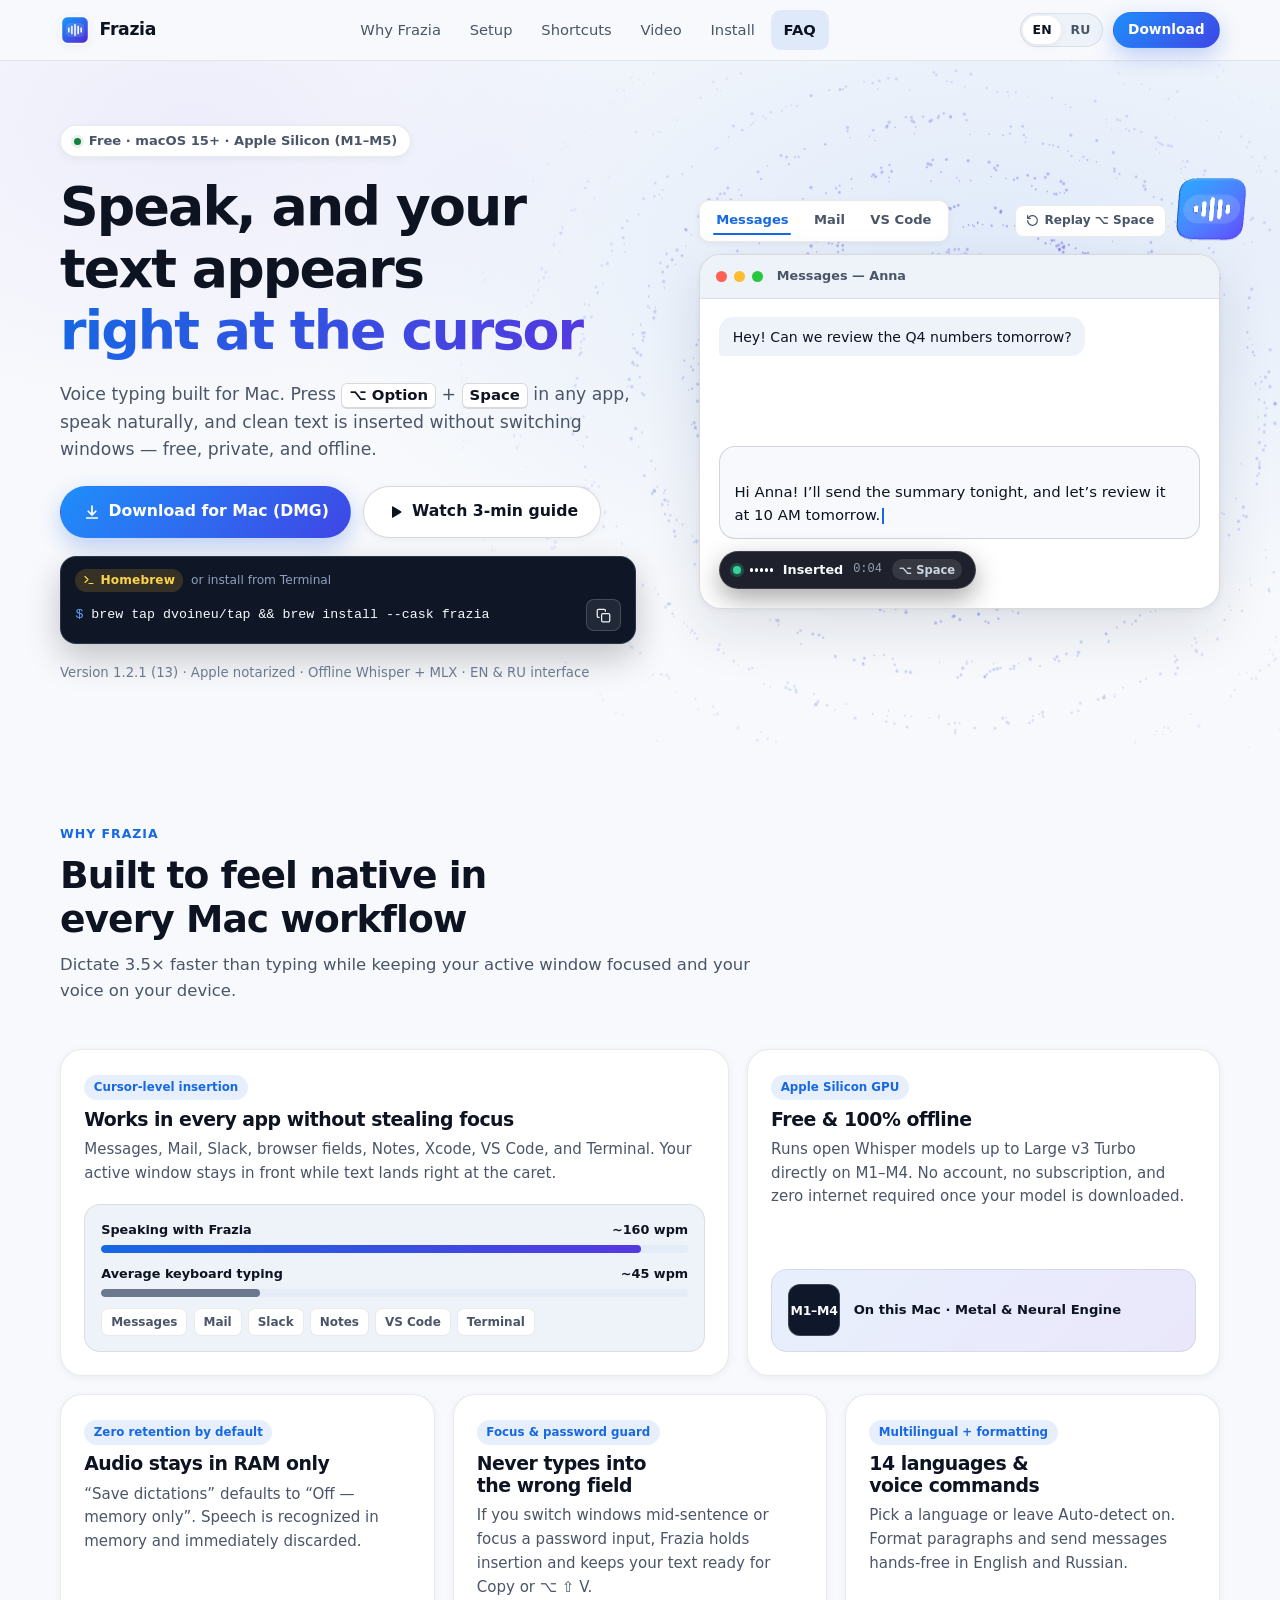
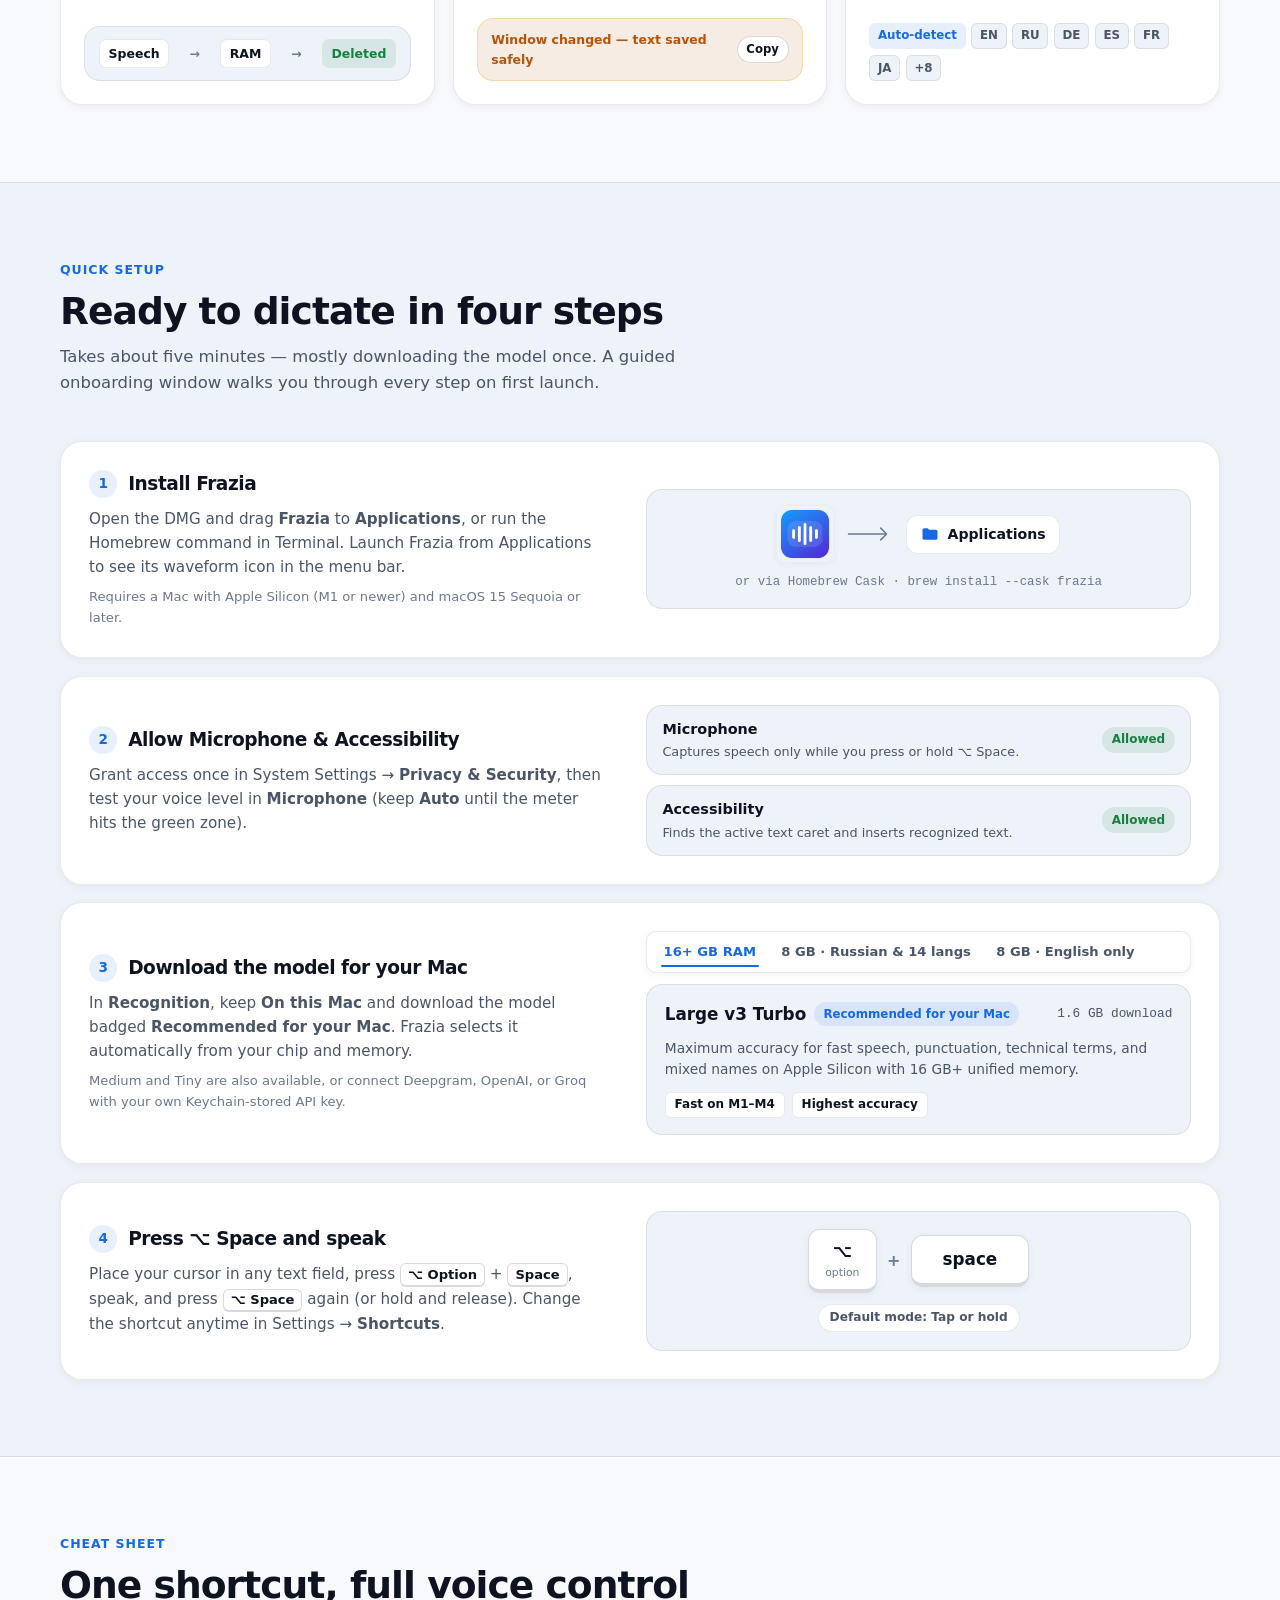
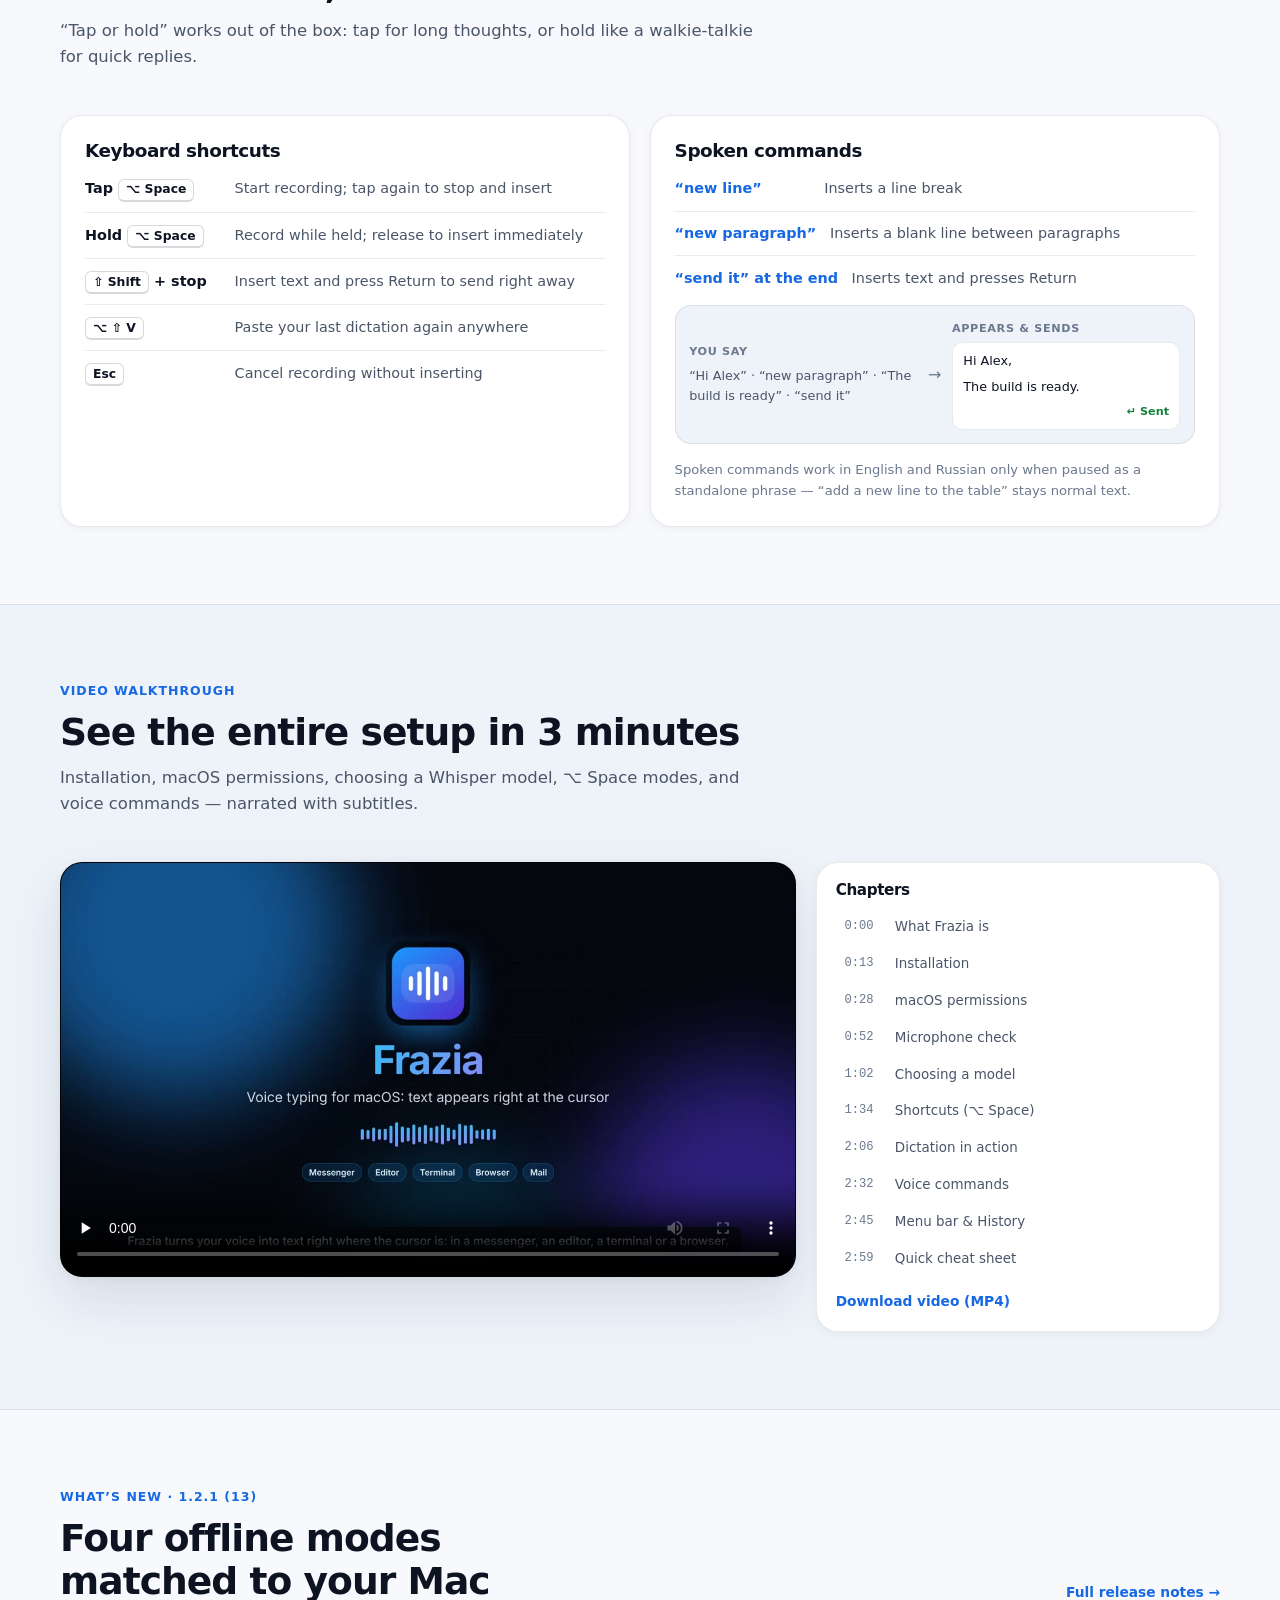
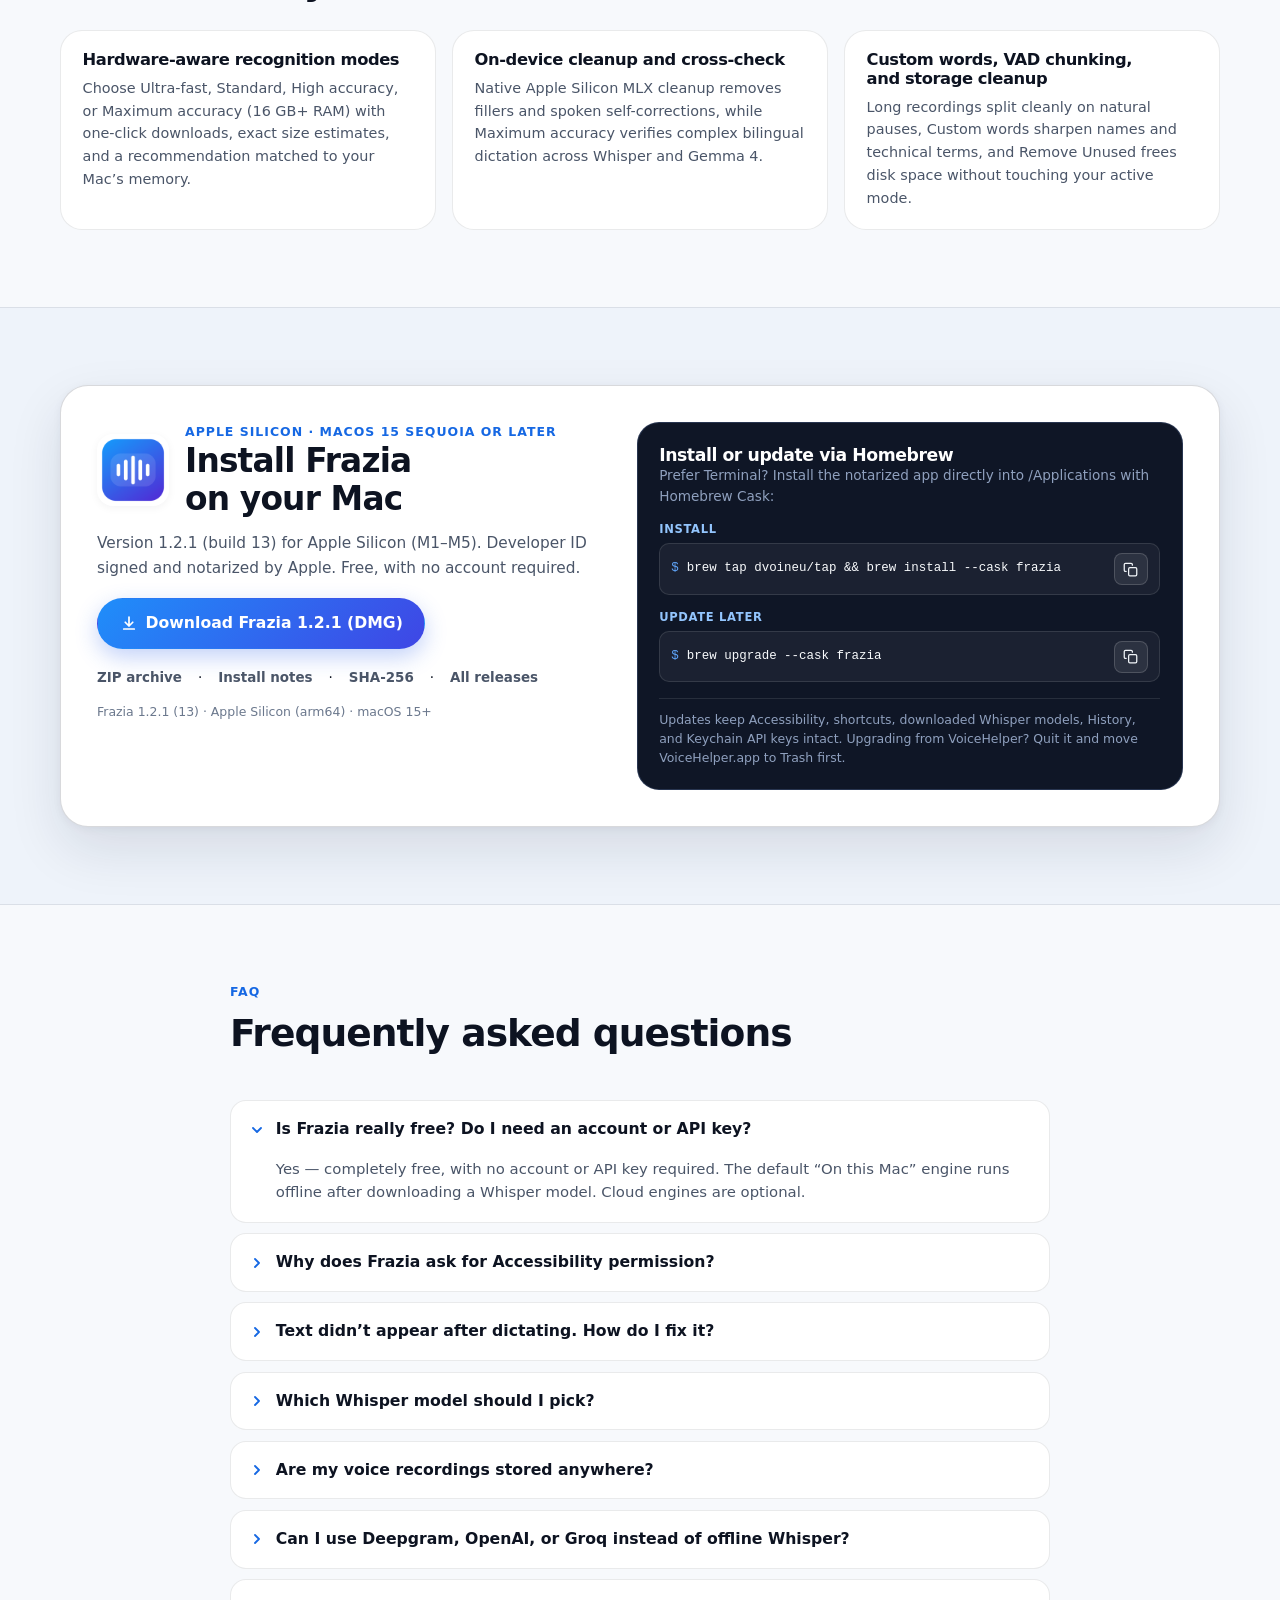
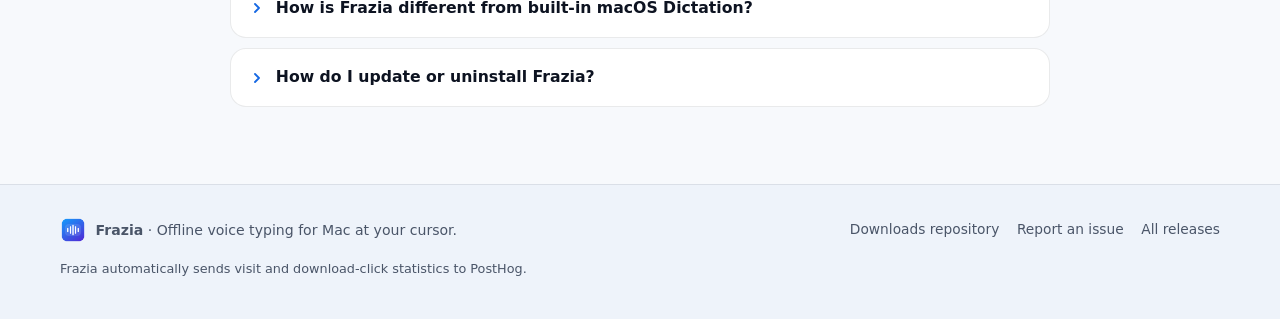
==== commit 58515868: "chore(release): publish Frazia 1.2.1 (13) website and signed Sparkle appcast" ====
--- a/site/index.html
+++ b/site/index.html
@@ -55,10 +55,10 @@
         "name": "Frazia",
         "operatingSystem": "macOS 15.0+",
         "applicationCategory": "UtilitiesApplication",
-        "softwareVersion": "1.2 (12)",
+        "softwareVersion": "1.2.1 (13)",
         "identifier": "dev.voicehelper.VoiceHelper",
         "url": "https://dvoineu.github.io/Frazia/",
-        "downloadUrl": "https://github.com/dvoineu/VoiceHelper-downloads/releases/download/v1.2-build.12/Frazia-1.2-12-arm64.dmg",
+        "downloadUrl": "https://github.com/dvoineu/VoiceHelper-downloads/releases/download/v1.2.1-build.13/Frazia-1.2.1-13-arm64.dmg",
         "description": "Free voice typing for macOS 15+ on Apple Silicon. Press Option-Space in any app, speak, and text is inserted at the cursor. Install via notarized DMG or Homebrew Cask.",
         "featureList": [
           "Option-Space shortcut: tap to start and stop, or hold while speaking",
@@ -164,7 +164,7 @@
           <p class="lead" data-i18n-html="heroLead">Voice typing built for Mac. Press <kbd>⌥ Option</kbd> + <kbd>Space</kbd> in any app, speak naturally, and clean text is inserted without switching windows — free, private, and offline.</p>
 
           <div class="cta-row">
-            <a href="https://github.com/dvoineu/VoiceHelper-downloads/releases/download/v1.2-build.12/Frazia-1.2-12-arm64.dmg" class="btn btn-primary btn-large" data-release="dmg">
+            <a href="https://github.com/dvoineu/VoiceHelper-downloads/releases/download/v1.2.1-build.13/Frazia-1.2.1-13-arm64.dmg" class="btn btn-primary btn-large" data-release="dmg">
               <svg aria-hidden="true" width="18" height="18" viewBox="0 0 24 24" fill="none" stroke="currentColor" stroke-width="2.3" stroke-linecap="round" stroke-linejoin="round"><path d="M12 4v12m0 0-5-5m5 5 5-5M5 20h14"/></svg>
               <span data-i18n="heroDownloadPrimary">Download for Mac (DMG)</span>
             </a>
@@ -204,7 +204,7 @@
             </div>
           </div>
 
-          <p class="hero-meta" data-i18n="heroMeta">Version 1.2 (12) · Apple notarized · Offline Whisper + MLX · EN &amp; RU interface</p>
+          <p class="hero-meta" data-i18n="heroMeta">Version 1.2.1 (13) · Apple notarized · Offline Whisper + MLX · EN &amp; RU interface</p>
         </div>
 
         <figure class="demo-stage" id="demo-stage" aria-label="Interactive example: dictating with Frazia across Mac apps" data-i18n-aria-label="demoLabel">
@@ -597,10 +597,10 @@
       <div class="container">
         <div class="whats-new-head">
           <div class="section-head" style="margin-block-end:0">
-            <p class="kicker" data-i18n="newKicker">What’s new · 1.2 (12)</p>
+            <p class="kicker" data-i18n="newKicker">What’s new · 1.2.1 (13)</p>
             <h2 id="whats-new-title" data-i18n="newTitle">Four offline modes matched to your Mac</h2>
           </div>
-          <a class="text-link" href="https://github.com/dvoineu/VoiceHelper-downloads/releases/tag/v1.2-build.12" data-release="notes" data-i18n="newFullNotes">Full release notes →</a>
+          <a class="text-link" href="https://github.com/dvoineu/VoiceHelper-downloads/releases/tag/v1.2.1-build.13" data-release="notes" data-i18n="newFullNotes">Full release notes →</a>
         </div>
 
         <ul class="news-grid">
@@ -633,26 +633,26 @@
               </div>
             </div>
 
-            <p class="download-desc" data-i18n="dlDesc">Version 1.2 (build 12) for Apple Silicon (M1–M5). Developer ID signed and notarized by Apple. Free, with no account required.</p>
+            <p class="download-desc" data-i18n="dlDesc">Version 1.2.1 (build 13) for Apple Silicon (M1–M5). Developer ID signed and notarized by Apple. Free, with no account required.</p>
 
             <div class="cta-row">
-              <a href="https://github.com/dvoineu/VoiceHelper-downloads/releases/download/v1.2-build.12/Frazia-1.2-12-arm64.dmg" class="btn btn-primary btn-large" data-release="dmg">
+              <a href="https://github.com/dvoineu/VoiceHelper-downloads/releases/download/v1.2.1-build.13/Frazia-1.2.1-13-arm64.dmg" class="btn btn-primary btn-large" data-release="dmg">
                 <svg aria-hidden="true" width="18" height="18" viewBox="0 0 24 24" fill="none" stroke="currentColor" stroke-width="2.3" stroke-linecap="round" stroke-linejoin="round"><path d="M12 4v12m0 0-5-5m5 5 5-5M5 20h14"/></svg>
-                <span data-i18n="dlBtnDmg">Download Frazia 1.2 (DMG)</span>
+                <span data-i18n="dlBtnDmg">Download Frazia 1.2.1 (DMG)</span>
               </a>
             </div>
 
             <p class="download-links">
-              <a href="https://github.com/dvoineu/VoiceHelper-downloads/releases/download/v1.2-build.12/Frazia-1.2-12-arm64.zip" data-release="zip" data-i18n="dlBtnZip">ZIP archive</a>
+              <a href="https://github.com/dvoineu/VoiceHelper-downloads/releases/download/v1.2.1-build.13/Frazia-1.2.1-13-arm64.zip" data-release="zip" data-i18n="dlBtnZip">ZIP archive</a>
               <span aria-hidden="true">·</span>
-              <a href="https://github.com/dvoineu/VoiceHelper-downloads/releases/download/v1.2-build.12/INSTALL.txt" data-release="install" data-i18n="dlInstall">Install notes</a>
+              <a href="https://github.com/dvoineu/VoiceHelper-downloads/releases/download/v1.2.1-build.13/INSTALL.txt" data-release="install" data-i18n="dlInstall">Install notes</a>
               <span aria-hidden="true">·</span>
-              <a href="https://github.com/dvoineu/VoiceHelper-downloads/releases/download/v1.2-build.12/SHA256SUMS" data-release="checksums" data-i18n="dlChecksums">SHA-256</a>
+              <a href="https://github.com/dvoineu/VoiceHelper-downloads/releases/download/v1.2.1-build.13/SHA256SUMS" data-release="checksums" data-i18n="dlChecksums">SHA-256</a>
               <span aria-hidden="true">·</span>
               <a href="https://github.com/dvoineu/VoiceHelper-downloads/releases" data-i18n="dlVersions">All releases</a>
             </p>
 
-            <p class="version-line">Frazia <span data-release="label">1.2 (12)</span> · Apple Silicon (arm64) · macOS 15+</p>
+            <p class="version-line">Frazia <span data-release="label">1.2.1 (13)</span> · Apple Silicon (arm64) · macOS 15+</p>
           </div>
 
           <div class="download-brew-panel">
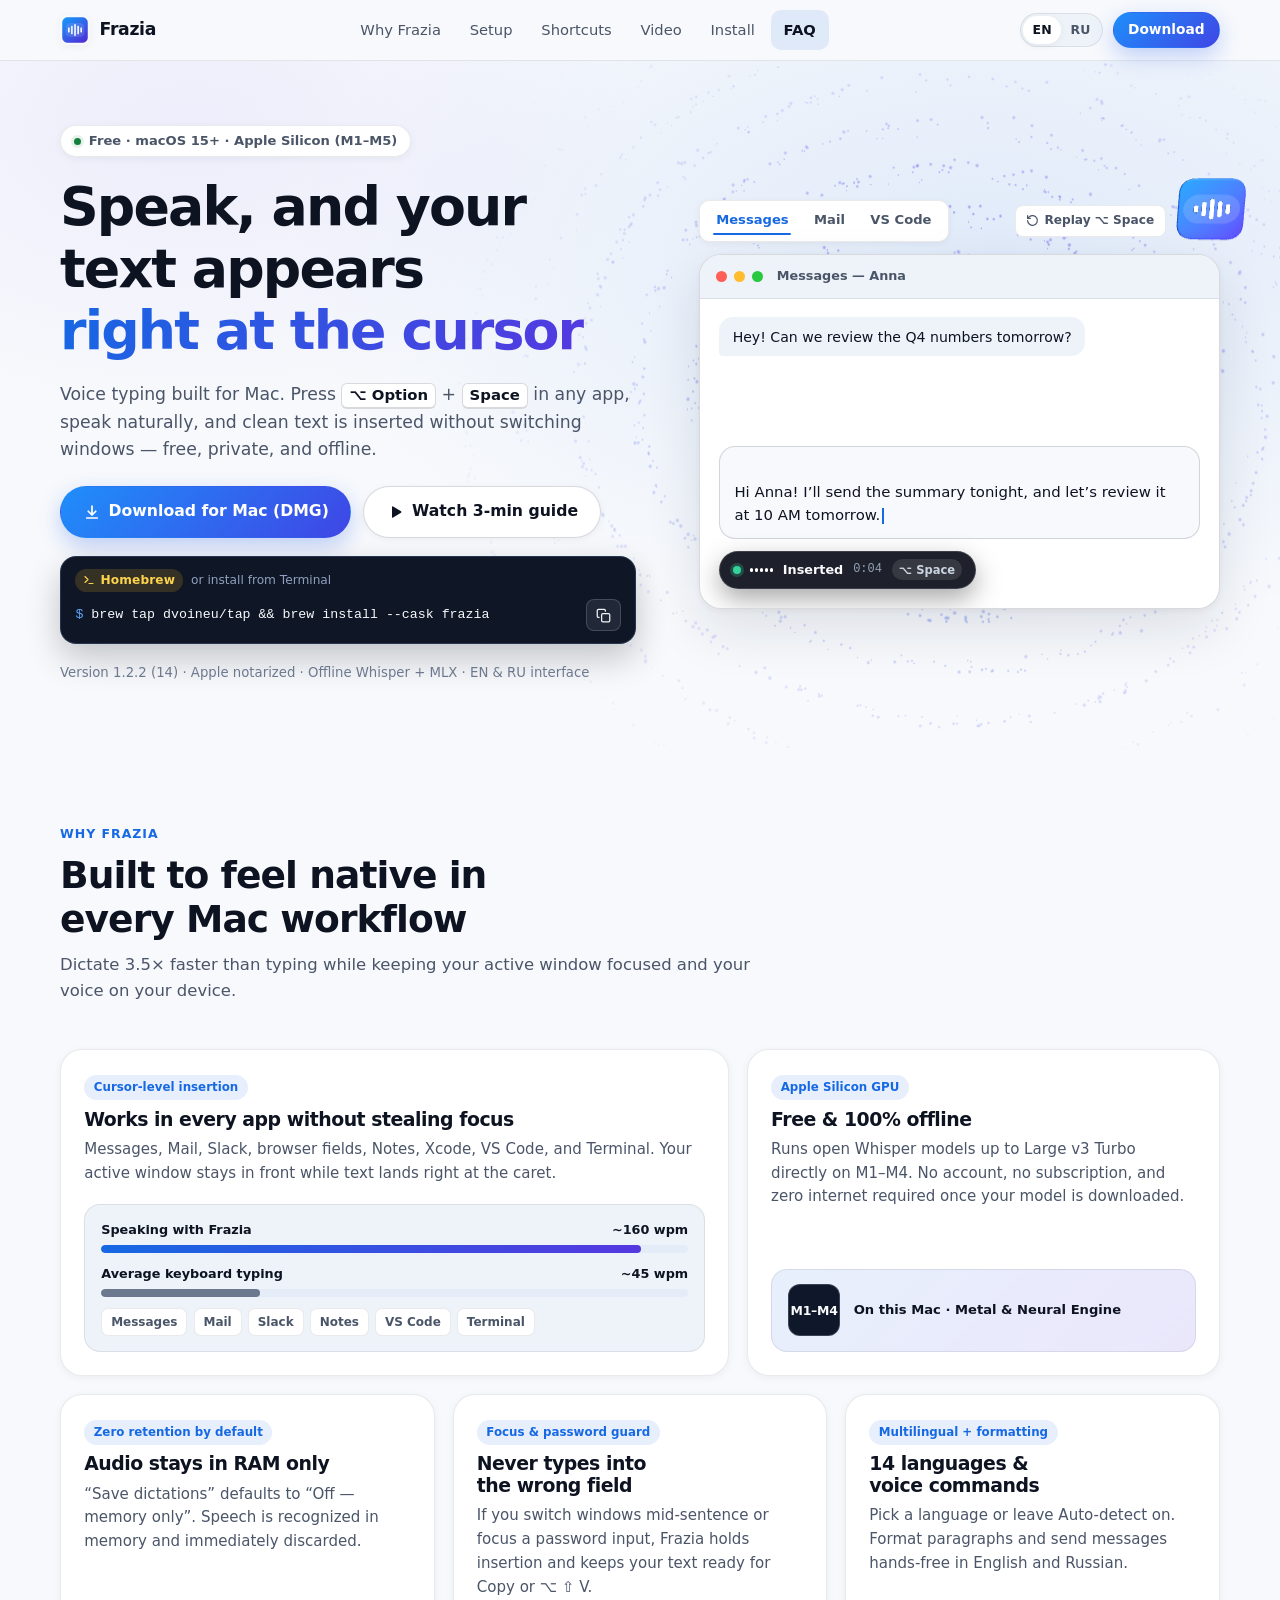
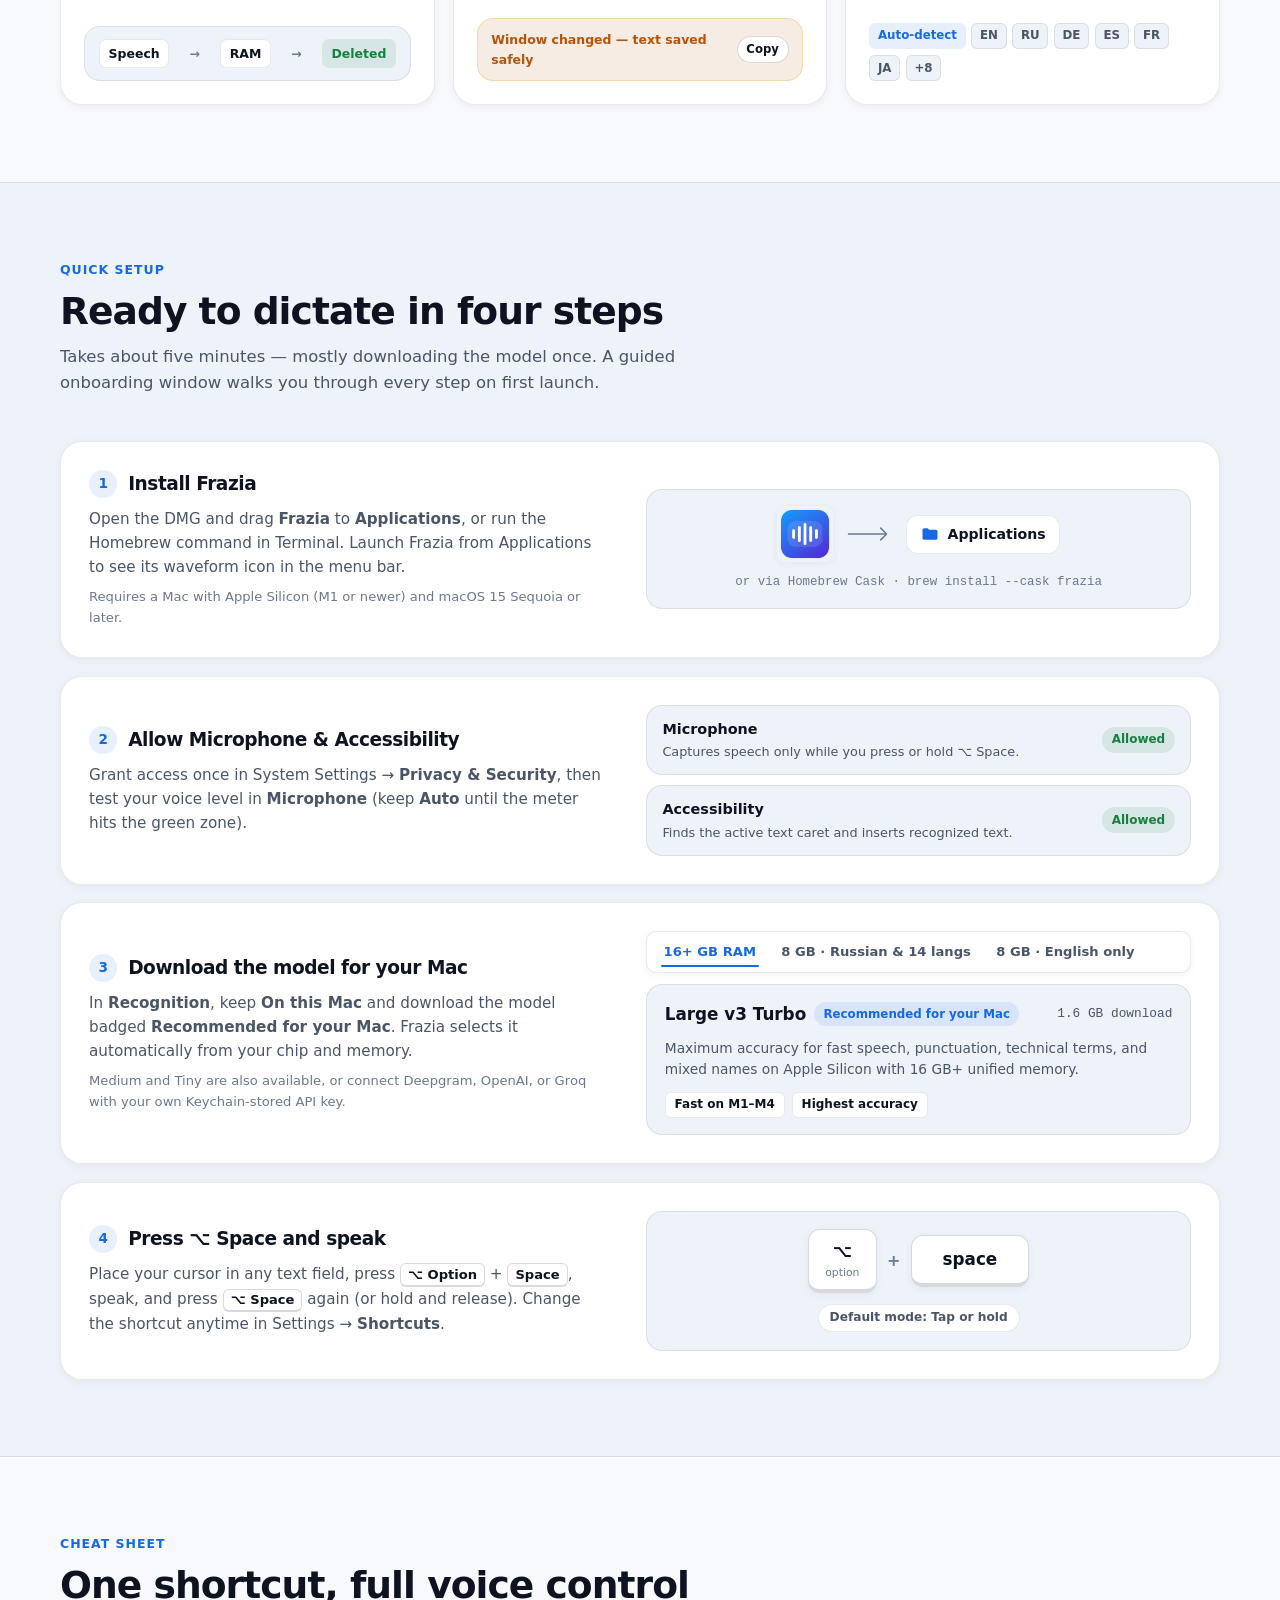
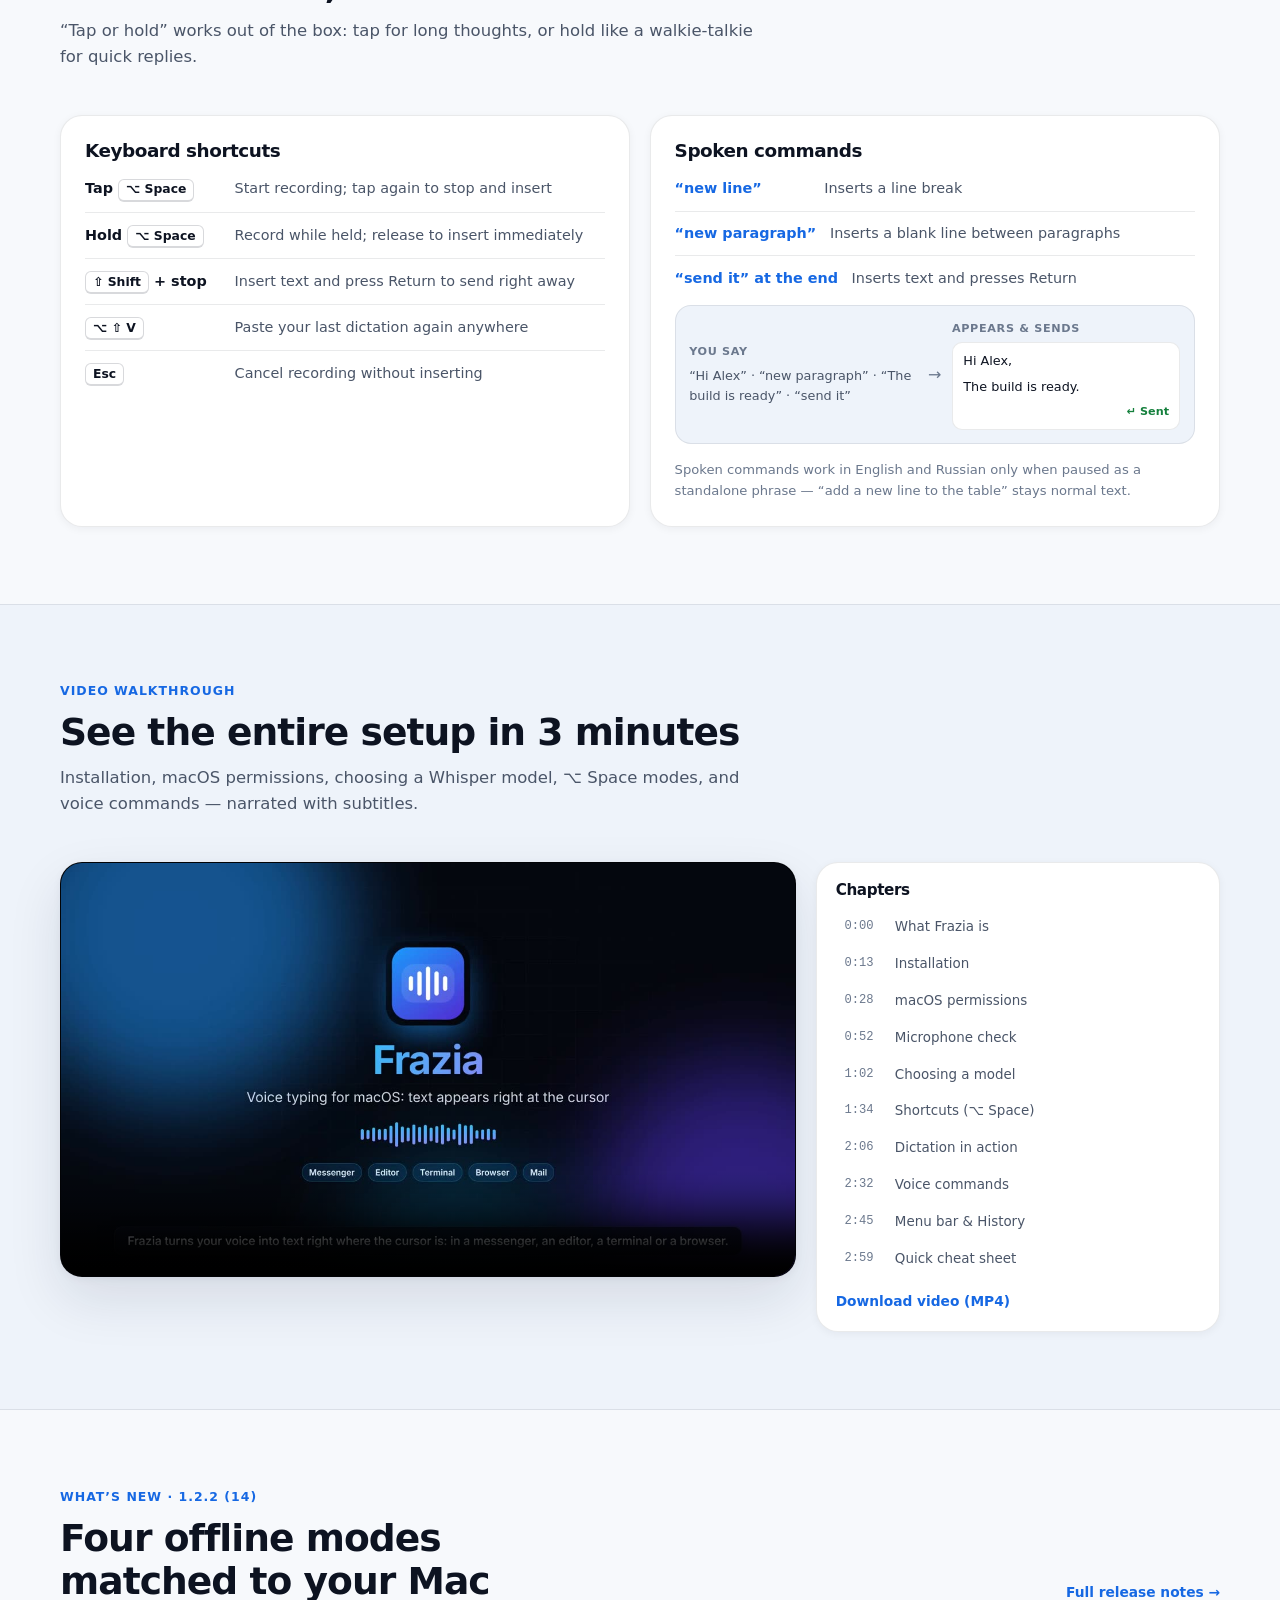
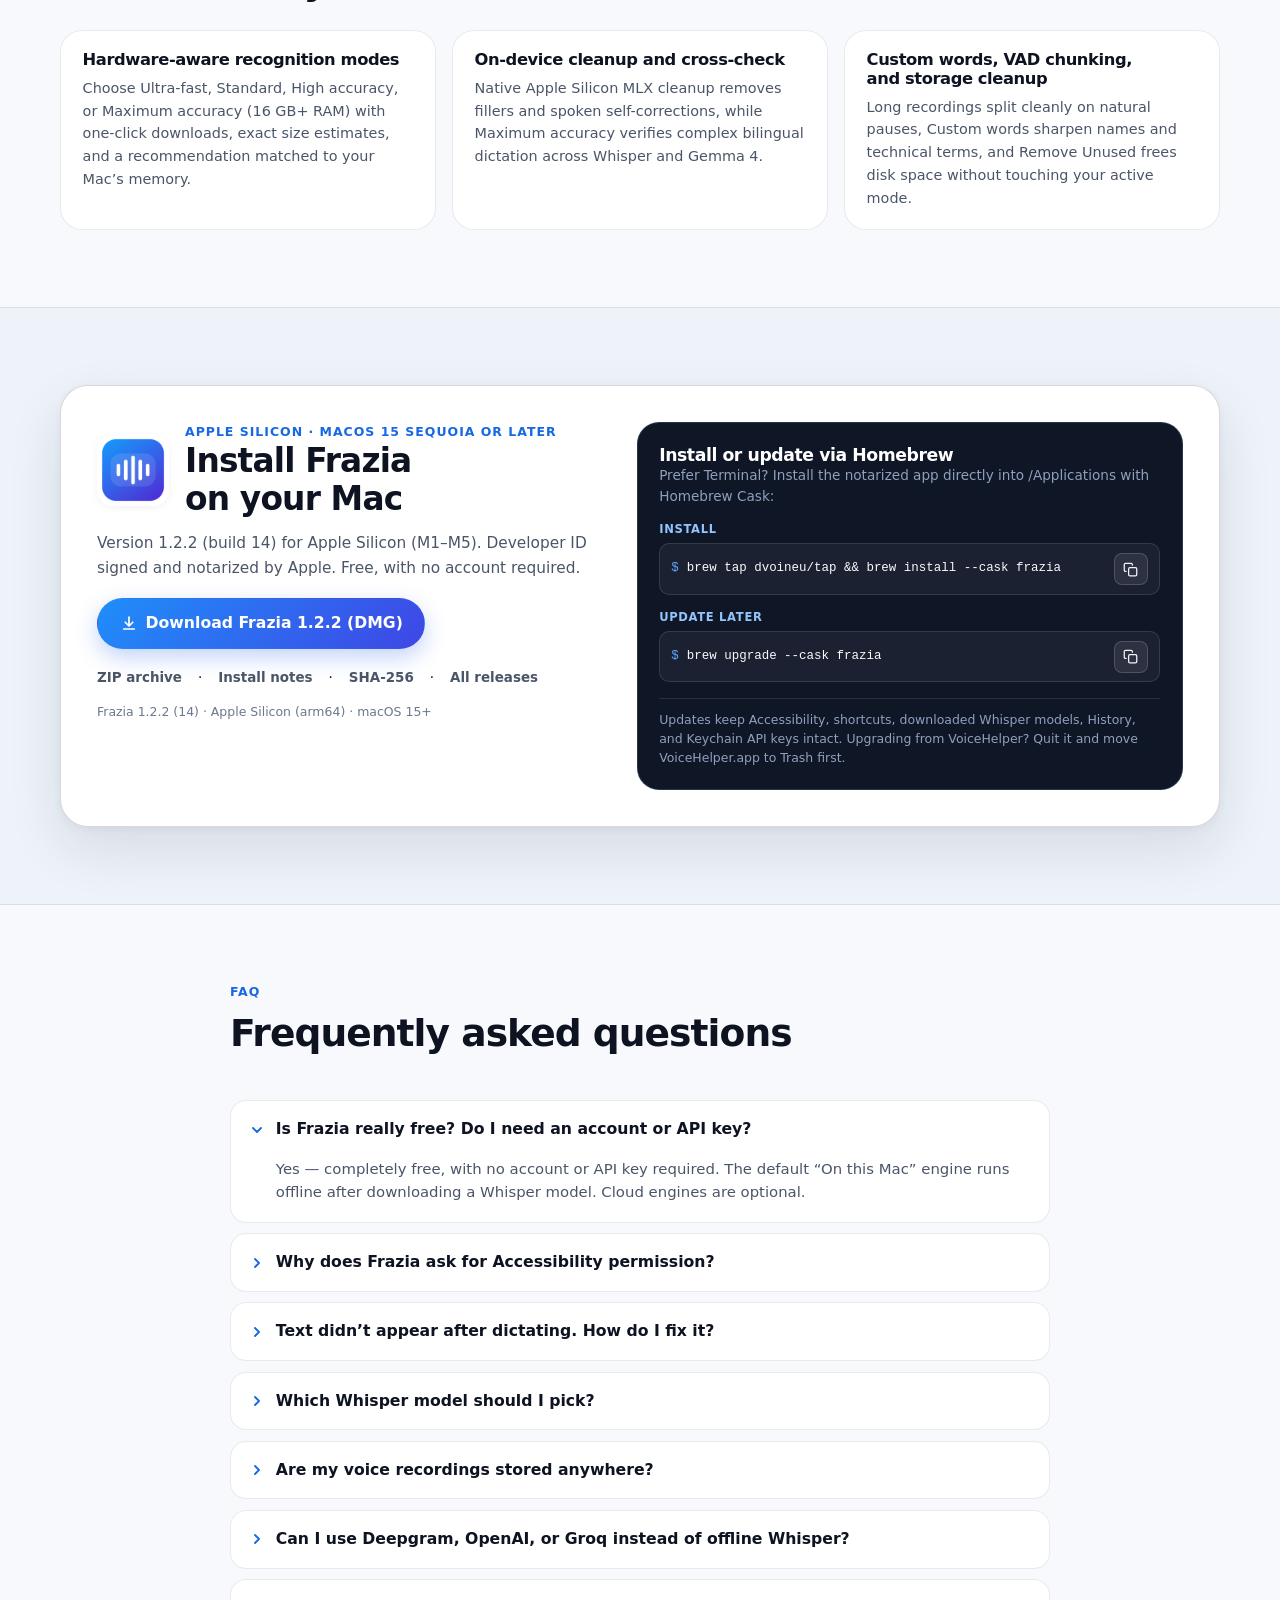
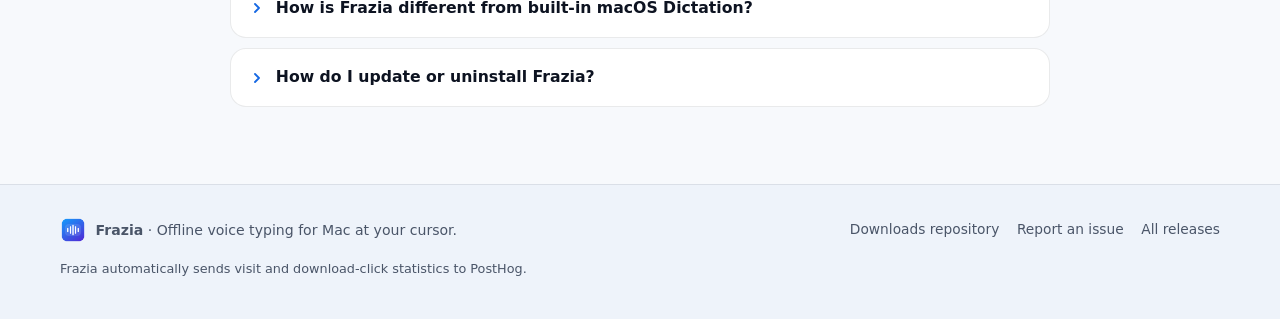
==== commit f692b8f1: "chore(release): publish Frazia 1.2.2 (14) website and signed Sparkle appcast" ====
--- a/site/index.html
+++ b/site/index.html
@@ -55,10 +55,10 @@
         "name": "Frazia",
         "operatingSystem": "macOS 15.0+",
         "applicationCategory": "UtilitiesApplication",
-        "softwareVersion": "1.2.1 (13)",
+        "softwareVersion": "1.2.2 (14)",
         "identifier": "dev.voicehelper.VoiceHelper",
         "url": "https://dvoineu.github.io/Frazia/",
-        "downloadUrl": "https://github.com/dvoineu/VoiceHelper-downloads/releases/download/v1.2.1-build.13/Frazia-1.2.1-13-arm64.dmg",
+        "downloadUrl": "https://github.com/dvoineu/VoiceHelper-downloads/releases/download/v1.2.2-build.14/Frazia-1.2.2-14-arm64.dmg",
         "description": "Free voice typing for macOS 15+ on Apple Silicon. Press Option-Space in any app, speak, and text is inserted at the cursor. Install via notarized DMG or Homebrew Cask.",
         "featureList": [
           "Option-Space shortcut: tap to start and stop, or hold while speaking",
@@ -164,7 +164,7 @@
           <p class="lead" data-i18n-html="heroLead">Voice typing built for Mac. Press <kbd>⌥ Option</kbd> + <kbd>Space</kbd> in any app, speak naturally, and clean text is inserted without switching windows — free, private, and offline.</p>
 
           <div class="cta-row">
-            <a href="https://github.com/dvoineu/VoiceHelper-downloads/releases/download/v1.2.1-build.13/Frazia-1.2.1-13-arm64.dmg" class="btn btn-primary btn-large" data-release="dmg">
+            <a href="https://github.com/dvoineu/VoiceHelper-downloads/releases/download/v1.2.2-build.14/Frazia-1.2.2-14-arm64.dmg" class="btn btn-primary btn-large" data-release="dmg">
               <svg aria-hidden="true" width="18" height="18" viewBox="0 0 24 24" fill="none" stroke="currentColor" stroke-width="2.3" stroke-linecap="round" stroke-linejoin="round"><path d="M12 4v12m0 0-5-5m5 5 5-5M5 20h14"/></svg>
               <span data-i18n="heroDownloadPrimary">Download for Mac (DMG)</span>
             </a>
@@ -204,7 +204,7 @@
             </div>
           </div>
 
-          <p class="hero-meta" data-i18n="heroMeta">Version 1.2.1 (13) · Apple notarized · Offline Whisper + MLX · EN &amp; RU interface</p>
+          <p class="hero-meta" data-i18n="heroMeta">Version 1.2.2 (14) · Apple notarized · Offline Whisper + MLX · EN &amp; RU interface</p>
         </div>
 
         <figure class="demo-stage" id="demo-stage" aria-label="Interactive example: dictating with Frazia across Mac apps" data-i18n-aria-label="demoLabel">
@@ -597,10 +597,10 @@
       <div class="container">
         <div class="whats-new-head">
           <div class="section-head" style="margin-block-end:0">
-            <p class="kicker" data-i18n="newKicker">What’s new · 1.2.1 (13)</p>
+            <p class="kicker" data-i18n="newKicker">What’s new · 1.2.2 (14)</p>
             <h2 id="whats-new-title" data-i18n="newTitle">Four offline modes matched to your Mac</h2>
           </div>
-          <a class="text-link" href="https://github.com/dvoineu/VoiceHelper-downloads/releases/tag/v1.2.1-build.13" data-release="notes" data-i18n="newFullNotes">Full release notes →</a>
+          <a class="text-link" href="https://github.com/dvoineu/VoiceHelper-downloads/releases/tag/v1.2.2-build.14" data-release="notes" data-i18n="newFullNotes">Full release notes →</a>
         </div>
 
         <ul class="news-grid">
@@ -633,26 +633,26 @@
               </div>
             </div>
 
-            <p class="download-desc" data-i18n="dlDesc">Version 1.2.1 (build 13) for Apple Silicon (M1–M5). Developer ID signed and notarized by Apple. Free, with no account required.</p>
+            <p class="download-desc" data-i18n="dlDesc">Version 1.2.2 (build 14) for Apple Silicon (M1–M5). Developer ID signed and notarized by Apple. Free, with no account required.</p>
 
             <div class="cta-row">
-              <a href="https://github.com/dvoineu/VoiceHelper-downloads/releases/download/v1.2.1-build.13/Frazia-1.2.1-13-arm64.dmg" class="btn btn-primary btn-large" data-release="dmg">
+              <a href="https://github.com/dvoineu/VoiceHelper-downloads/releases/download/v1.2.2-build.14/Frazia-1.2.2-14-arm64.dmg" class="btn btn-primary btn-large" data-release="dmg">
                 <svg aria-hidden="true" width="18" height="18" viewBox="0 0 24 24" fill="none" stroke="currentColor" stroke-width="2.3" stroke-linecap="round" stroke-linejoin="round"><path d="M12 4v12m0 0-5-5m5 5 5-5M5 20h14"/></svg>
-                <span data-i18n="dlBtnDmg">Download Frazia 1.2.1 (DMG)</span>
+                <span data-i18n="dlBtnDmg">Download Frazia 1.2.2 (DMG)</span>
               </a>
             </div>
 
             <p class="download-links">
-              <a href="https://github.com/dvoineu/VoiceHelper-downloads/releases/download/v1.2.1-build.13/Frazia-1.2.1-13-arm64.zip" data-release="zip" data-i18n="dlBtnZip">ZIP archive</a>
+              <a href="https://github.com/dvoineu/VoiceHelper-downloads/releases/download/v1.2.2-build.14/Frazia-1.2.2-14-arm64.zip" data-release="zip" data-i18n="dlBtnZip">ZIP archive</a>
               <span aria-hidden="true">·</span>
-              <a href="https://github.com/dvoineu/VoiceHelper-downloads/releases/download/v1.2.1-build.13/INSTALL.txt" data-release="install" data-i18n="dlInstall">Install notes</a>
+              <a href="https://github.com/dvoineu/VoiceHelper-downloads/releases/download/v1.2.2-build.14/INSTALL.txt" data-release="install" data-i18n="dlInstall">Install notes</a>
               <span aria-hidden="true">·</span>
-              <a href="https://github.com/dvoineu/VoiceHelper-downloads/releases/download/v1.2.1-build.13/SHA256SUMS" data-release="checksums" data-i18n="dlChecksums">SHA-256</a>
+              <a href="https://github.com/dvoineu/VoiceHelper-downloads/releases/download/v1.2.2-build.14/SHA256SUMS" data-release="checksums" data-i18n="dlChecksums">SHA-256</a>
               <span aria-hidden="true">·</span>
               <a href="https://github.com/dvoineu/VoiceHelper-downloads/releases" data-i18n="dlVersions">All releases</a>
             </p>
 
-            <p class="version-line">Frazia <span data-release="label">1.2.1 (13)</span> · Apple Silicon (arm64) · macOS 15+</p>
+            <p class="version-line">Frazia <span data-release="label">1.2.2 (14)</span> · Apple Silicon (arm64) · macOS 15+</p>
           </div>
 
           <div class="download-brew-panel">
